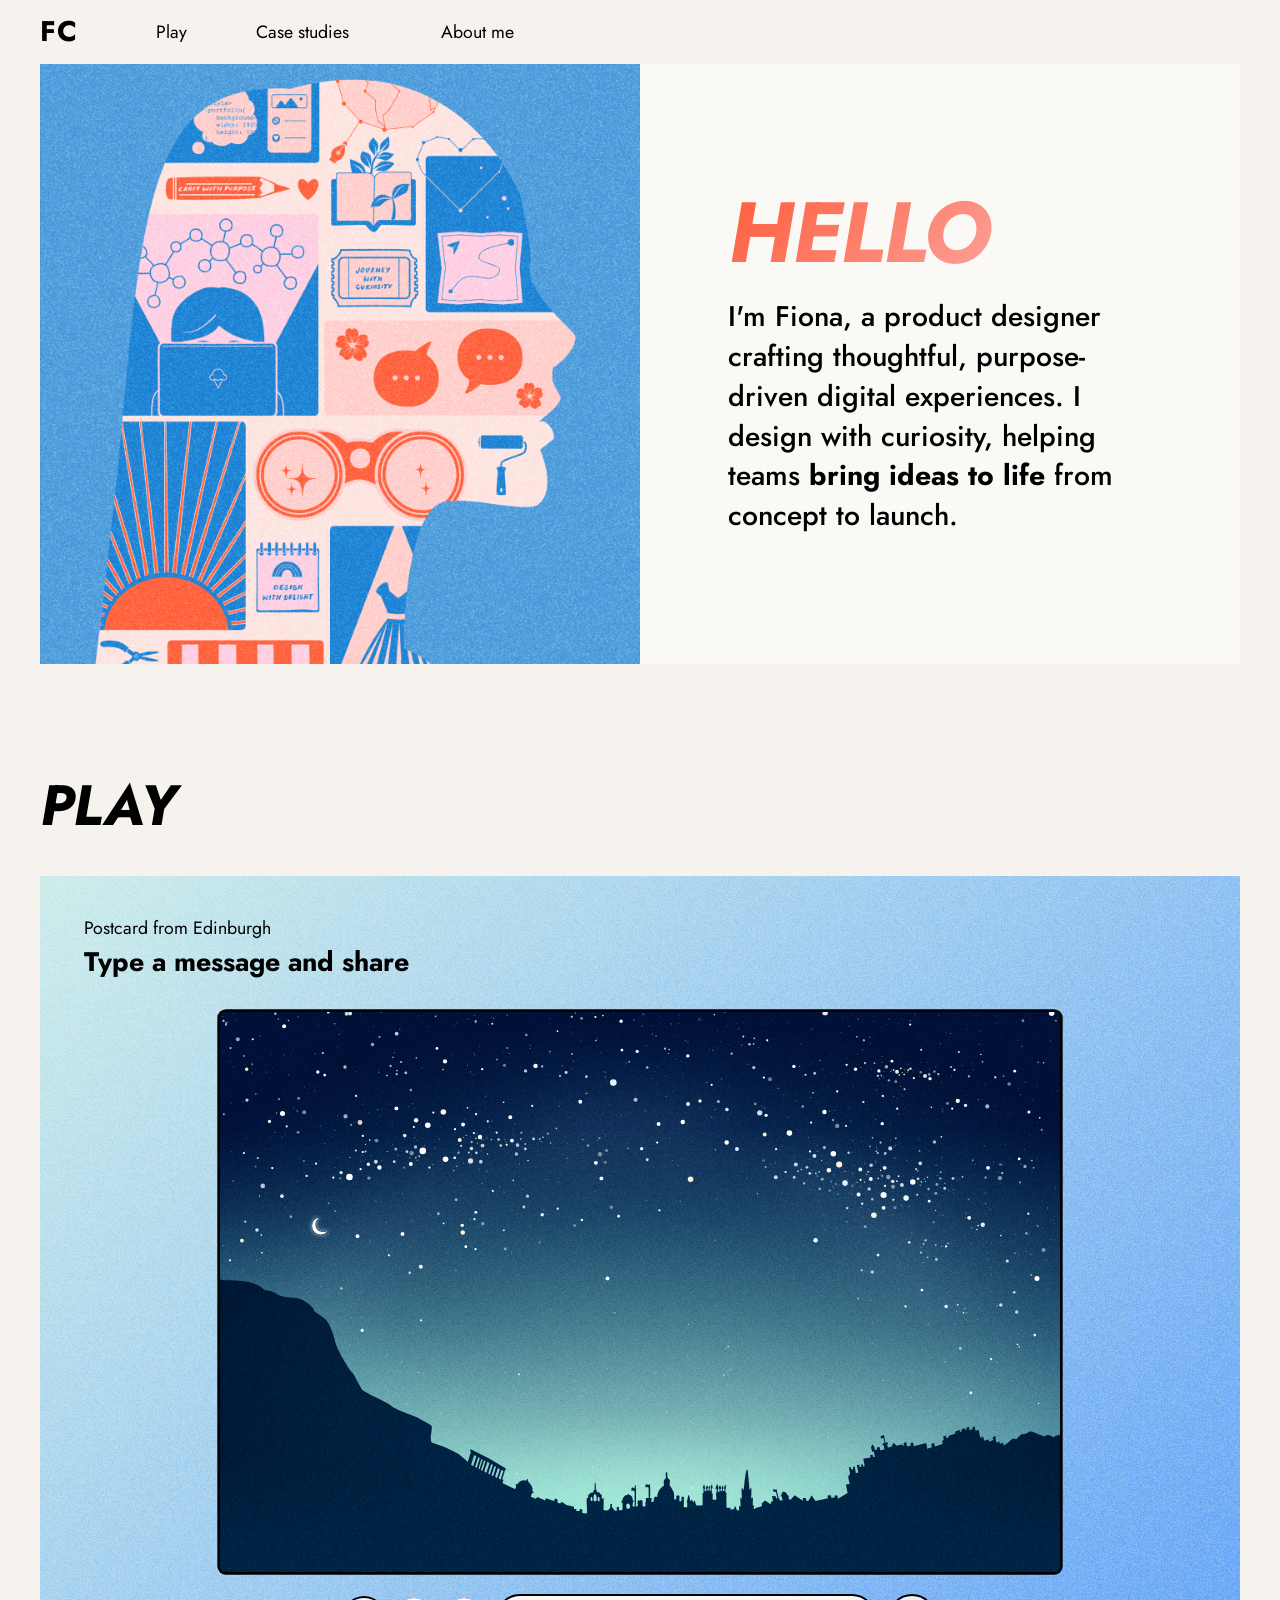
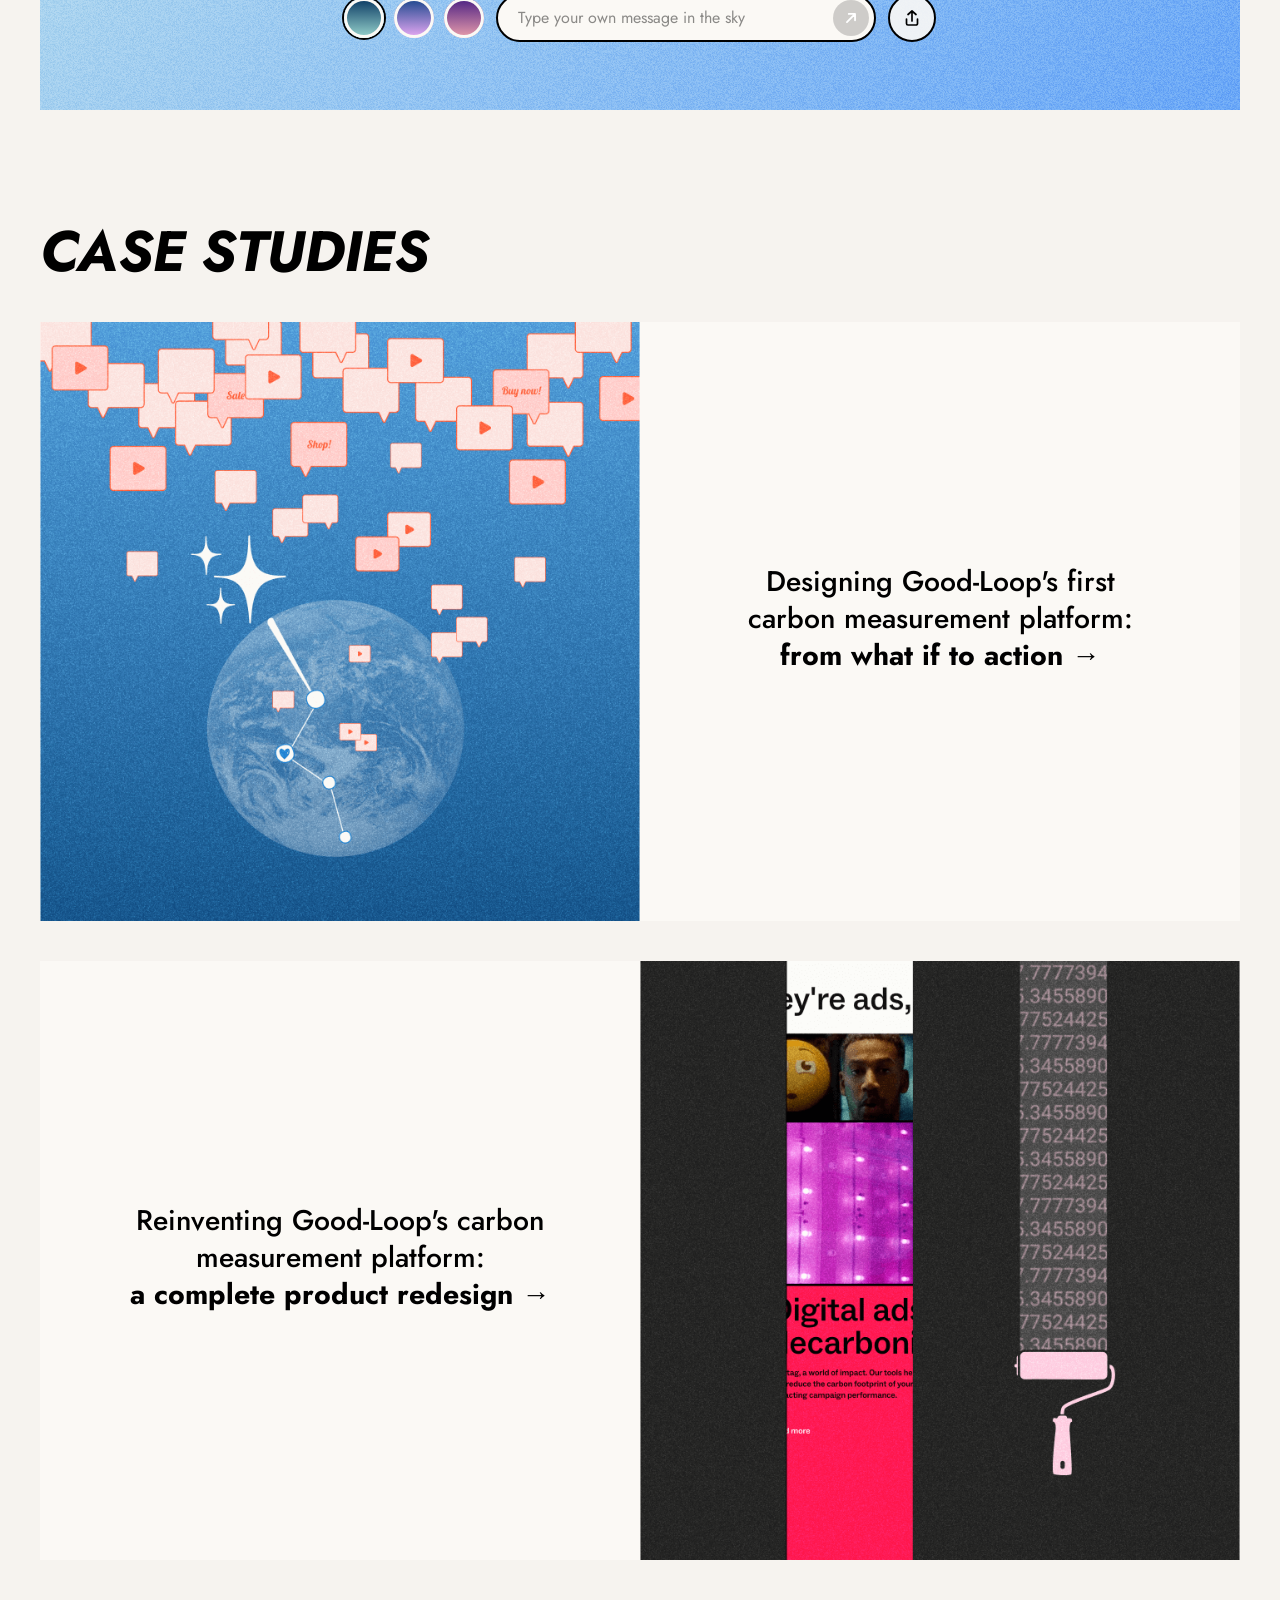
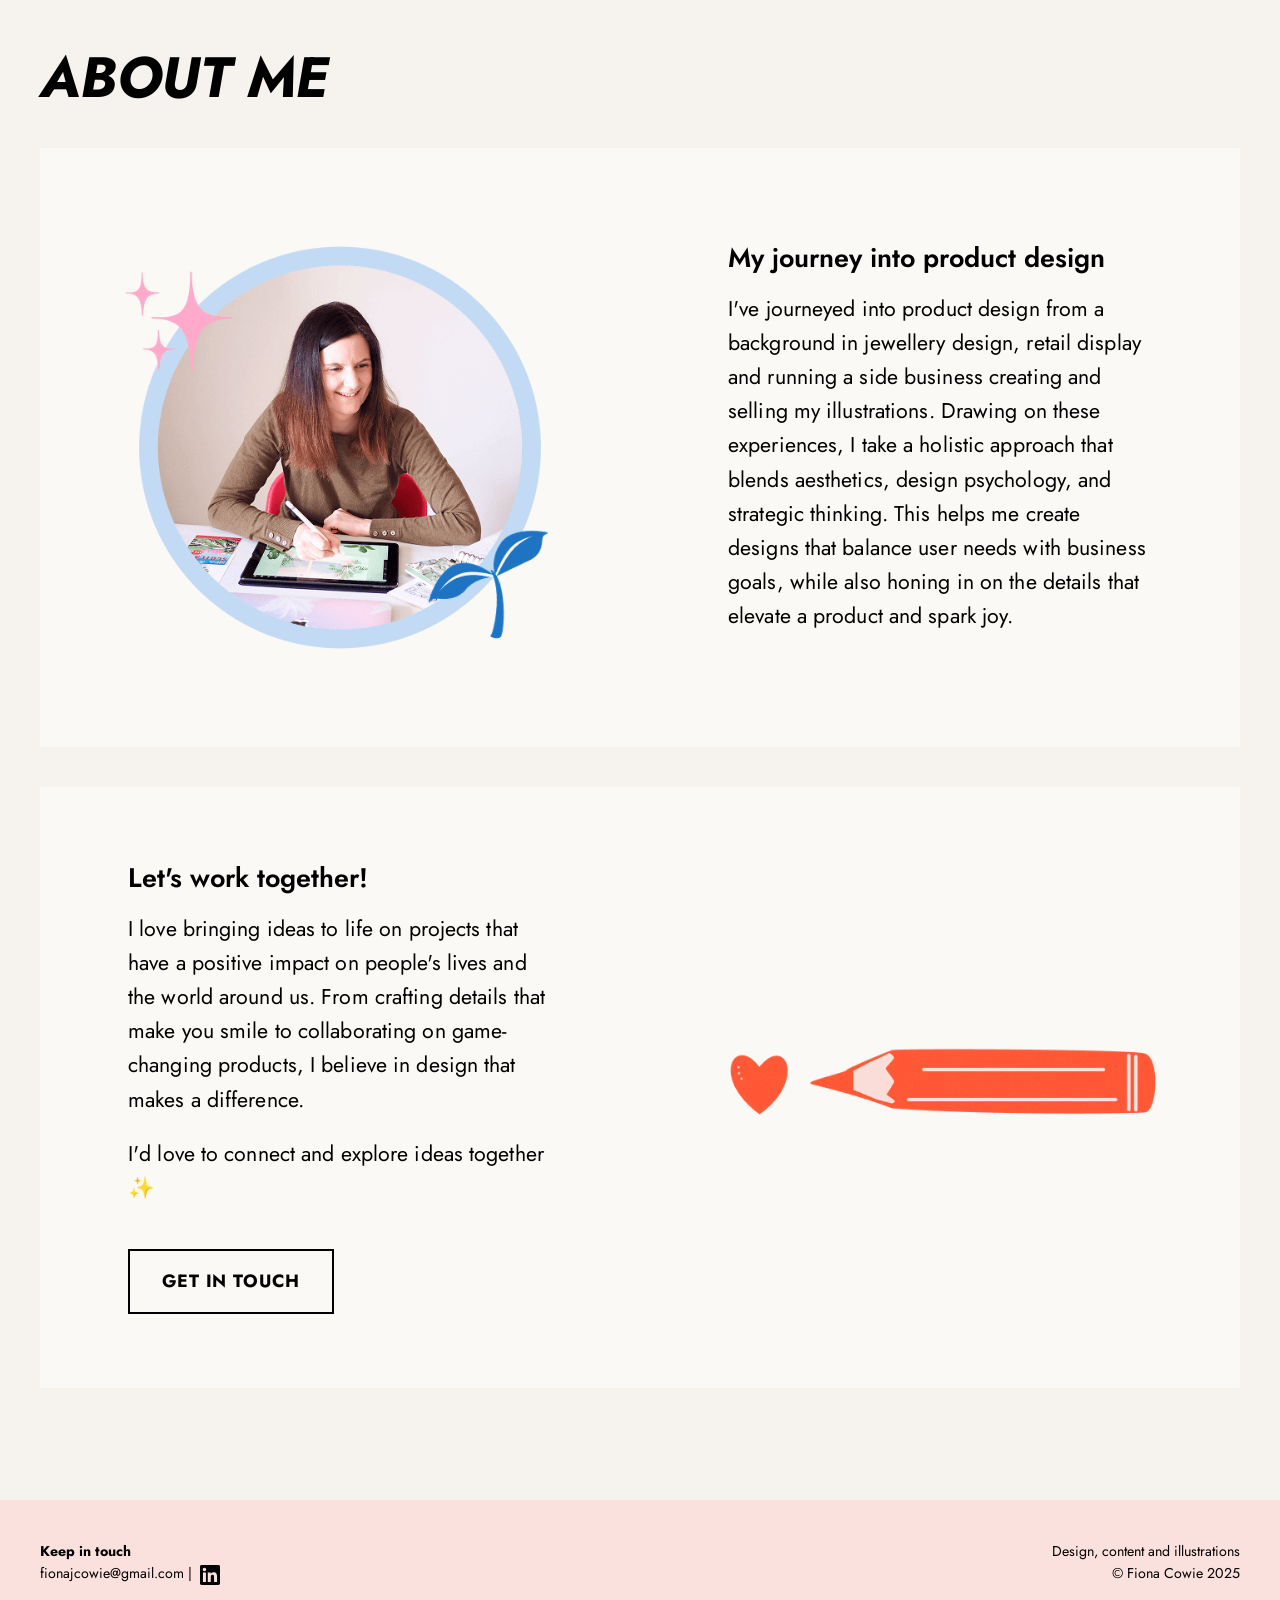
==== index.html @ c39381f7 "Add files via upload" ====
<!DOCTYPE html>
<html lang="en">
<head>
    <meta charset="UTF-8">
    <meta name="viewport" content="width=device-width, initial-scale=1.0">
    <title>Fiona Cowie - Product Designer</title>
    <link rel="icon" href="data:image/svg+xml,<svg xmlns=%22http://www.w3.org/2000/svg%22 viewBox=%220 0 100 100%22><text y=%22.9em%22 font-size=%2280%22>✨</text></svg>">
    <meta name="description" content="Fiona Cowie, product designer crafting thoughtful, purpose-driven digital experiences. Helping teams bring ideas to life from concept to launch.">
    
    <!-- Social sharing meta tags -->
    <meta property="og:title" content="Fiona Cowie - Product Designer">
    <meta property="og:description" content="Product designer crafting thoughtful, purpose-driven digital experiences. Helping teams bring ideas to life from concept to launch.">
    <meta property="og:image" content="https://fionacowie.github.io/images/home-hero.png">
    <meta property="og:type" content="website">
    <meta name="twitter:card" content="summary_large_image">
    <meta name="twitter:title" content="Fiona Cowie - Product Designer">
    <meta name="twitter:description" content="Product designer crafting thoughtful, purpose-driven digital experiences.">
    <meta name="twitter:image" content="https://fionacowie.github.io/images/home-hero.png">
    
    <link rel="stylesheet" href="styles.css">
    <link rel="stylesheet" href="postcard.css">
    <link rel="preconnect" href="https://fonts.googleapis.com">
    <link rel="preconnect" href="https://fonts.gstatic.com" crossorigin>
    <link href="https://fonts.googleapis.com/css2?family=Flamenco:wght@300&family=Jost:ital,wght@0,400;0,500;0,700;1,400;1,700&display=swap" rel="stylesheet">
    
<!-- Set initial page position for transitions BEFORE page renders -->
<script>
    (function() {
        // More defensive initial state setting
        try {
            const transitionDirection = sessionStorage.getItem('transitionDirection');
            const timestamp = sessionStorage.getItem('transitionTimestamp');
            const currentTime = Date.now();
            
            // Only hide if we have fresh transition data
            if (transitionDirection && timestamp && 
                (currentTime - parseInt(timestamp) < 1000)) { // Reduced to 1 second
                
                if (transitionDirection === 'to-case-study') {
                    document.documentElement.style.setProperty('--initial-transform', 'translateX(100%)');
                    document.documentElement.style.setProperty('--initial-opacity', '0');
                    document.documentElement.style.setProperty('--initial-visibility', 'hidden');
                } else if (transitionDirection === 'to-home') {
                    document.documentElement.style.setProperty('--initial-transform', 'translateX(-100%)');
                    document.documentElement.style.setProperty('--initial-opacity', '0');
                    document.documentElement.style.setProperty('--initial-visibility', 'hidden');
                }
                
                // Auto-cleanup after setting
                setTimeout(() => {
                    document.documentElement.style.removeProperty('--initial-transform');
                    document.documentElement.style.removeProperty('--initial-opacity');
                    document.documentElement.style.removeProperty('--initial-visibility');
                }, 1500);
            }
        } catch (e) {
            // If anything fails, ensure page is visible
            console.error('Transition setup error:', e);
        }
    })();
</script>
</head>
<body>
    <!-- Skip to main content link for keyboard users -->
    <a href="#main-content" class="skip-link">Skip to main content</a>

    <!-- Navigation -->
    <nav class="main-nav" aria-label="Main navigation">
        <div class="nav-container">
            <a href="#hero" class="logo" aria-label="Fiona Cowie - Go to top">FC</a>
            
            <!-- Desktop Navigation -->
            <ul class="nav-menu desktop-nav" role="list">
                <li><a href="#play" class="nav-link" data-section="play" data-text="Play">Play</a></li>
                <li><a href="#case-studies" class="nav-link" data-section="case-studies" data-text="Case studies">Case studies</a></li>
                <li><a href="#about" class="nav-link" data-section="about" data-text="About me">About me</a></li>
            </ul>

            <!-- Mobile Navigation Toggle -->
            <button class="mobile-nav-toggle" aria-expanded="false" aria-controls="mobile-nav" aria-label="Toggle mobile navigation">
                <span class="hamburger-line"></span>
                <span class="hamburger-line"></span>
                <span class="hamburger-line"></span>
            </button>

            <!-- Mobile Navigation Menu -->
            <ul class="nav-menu mobile-nav" id="mobile-nav" role="list">
                <li><a href="#play" class="nav-link" data-section="play" data-text="Play">Play</a></li>
                <li><a href="#case-studies" class="nav-link" data-section="case-studies" data-text="Case studies">Case studies</a></li>
                <li><a href="#about" class="nav-link" data-section="about" data-text="About me">About me</a></li>
            </ul>
        </div>
    </nav>

    <main id="main-content">
        <!-- Hero Section -->
        <section id="hero" class="hero" aria-labelledby="hero-title">
            <div class="container">
                <div class="hero-content">
                    <div class="hero-image">
                        <img src="images/home-hero.png" alt="Stylised head silhouette filled with images symbolising my creative journey, including design tools, sunburst and speech bubbles in blue, coral and pink tones. Includes handwritten text that reads'craft with purpose', 'journey with curiosity' and 'design with delight'.">
                    </div>
                    <div class="hero-text">
                        <h1 id="hero-title" class="hero-title">HELLO</h1>
                        <p class="hero-paragraph">I'm Fiona, a product designer crafting thoughtful, purpose-driven digital experiences. I design with curiosity, helping teams <strong>bring ideas to life</strong> from concept to launch.</p>
                    </div>
                </div>
            </div>
            
            <!-- Stylistic Divider -->
            <div class="stylistic-divider" aria-hidden="true">
                <div class="divider-icon"></div>
                <div class="divider-line"></div>
            </div>
        </section>

        <!-- Play Section -->
        <section id="play" class="play" aria-labelledby="play-title">
            <div class="container">
                <h2 id="play-title" class="section-title">PLAY</h2>

                <div class="play-cards">
                    <!-- Postcard from Edinburgh (built by postcard.js, styled by postcard.css) -->
                    <article class="pc-card" aria-labelledby="pc-title">
                        <div class="pc-head">
                            <p class="pc-label">Postcard from Edinburgh</p>
                            <h3 id="pc-title" class="pc-title">Type a message and share</h3>
                        </div>
                        <div class="pc-body" data-postcard></div>
                    </article>
                </div>
            </div>

            <!-- Stylistic Divider -->
            <div class="stylistic-divider" aria-hidden="true">
                <div class="divider-icon"></div>
                <div class="divider-line"></div>
            </div>
        </section>

        <!-- Case Studies Section -->
        <section id="case-studies" class="case-studies" aria-labelledby="case-studies-title">
            <div class="container">
                <h2 id="case-studies-title" class="section-title">CASE STUDIES</h2>
                
                <div class="case-study-cards">
                    <article class="case-study-card" data-gradient="peach-blue">
                        <a href="case-study-1.html" class="card-link">
                            <div class="card-image">
                                <img src="images/cs1-cover-lg.png" alt="Illustration of planet Earth in blue and coral tones with digital advertising icons reading 'Shop!', 'Sale' and 'Buy now!' floating around it.">
                            </div>
                            <div class="card-content">
                                <h3 class="case-study-title"> Designing Good-Loop's first carbon measurement platform: <br><strong>from what if to action →</strong> </h3>
                            </div>
                        </a>
                    </article>

                    <article class="case-study-card" data-gradient="pink-coral">
                        <a href="case-study-2.html" class="card-link">
                            <div class="card-image">
                                <img src="images/cs2-cover-lg.png" alt="Collage illustration in black and pink tones showing bold branding elements and a paint roller revealing a list of complex numbers">
                            </div>
                            <div class="card-content">
                                <h3 class="case-study-title"> Reinventing Good-Loop's carbon measurement platform: <br><strong>a complete product redesign →</strong> </h3>
                            </div>
                        </a>
                    </article>
                </div>
            </div>

            <!-- Stylistic Divider -->
            <div class="stylistic-divider" aria-hidden="true">
                <div class="divider-icon"></div>
                <div class="divider-line"></div>
            </div>
        </section>

        <!-- About Section -->
        <section id="about" class="about" aria-labelledby="about-title">
            <div class="container">
                <h2 id="about-title" class="section-title">ABOUT ME</h2>
                
                <div class="about-cards">
                    <article class="standard-card">
                        <div class="card-image">
                            <img src="images/aboutme-profile.png" alt="Photo of me smiling while working at my desk with design tools and a laptop">
                        </div>
                        <div class="card-content">
                            <h3 class="subsection-title">My journey into product design</h3>
                            <p class="body-text">I've journeyed into product design from a background in jewellery design, retail display and running a side business creating and selling my illustrations. Drawing on these experiences, I take a holistic approach that blends aesthetics, design psychology, and strategic thinking. This helps me create designs that balance user needs with business goals, while also honing in on the details that elevate a product and spark joy.</p>
                        </div>
                    </article>

                    <article id="contact" class="standard-card">
                        <div class="card-image">
                            <img src="images/aboutme-pencil.png" alt="Drawing of a hand-sharpened pencil pointing towards a heart in warm coral tones.">
                        </div>
                        <div class="card-content">
                            <h3 class="subsection-title">Let's work together!</h3>
                            <p class="body-text">I love bringing ideas to life on projects that have a positive impact on people's lives and the world around us. From crafting details that make you smile to collaborating on game-changing products, I believe in design that makes a difference.</p>
                            <p class="body-text">I'd love to connect and explore ideas together ✨</p>
                            <a href="mailto:fionajcowie@gmail.com" class="cta-button">GET IN TOUCH</a>
                        </div>
                    </article>
                </div>
            </div>
        </section>
    </main>

    <!-- Footer -->
    <footer class="footer" role="contentinfo">
        <div class="container">
            <div class="footer-content">
                <p class="footer-contact">
    <strong>Keep in touch</strong><br>
    <a href="mailto:fionajcowie@gmail.com">fionajcowie@gmail.com</a> | 
    <a href="https://www.linkedin.com/in/fionajcowie" target="_blank" rel="noopener noreferrer" aria-label="LinkedIn Profile">
        <svg width="20" height="20" viewBox="0 0 24 24" fill="currentColor" xmlns="http://www.w3.org/2000/svg" style="vertical-align: middle;">
            <path d="M20.447 20.452h-3.554v-5.569c0-1.328-.027-3.037-1.852-3.037-1.853 0-2.136 1.445-2.136 2.939v5.667H9.351V9h3.414v1.561h.046c.477-.9 1.637-1.85 3.37-1.85 3.601 0 4.267 2.37 4.267 5.455v6.286zM5.337 7.433c-1.144 0-2.063-.926-2.063-2.065 0-1.138.92-2.063 2.063-2.063 1.14 0 2.064.925 2.064 2.063 0 1.139-.925 2.065-2.064 2.065zm1.782 13.019H3.555V9h3.564v11.452zM22.225 0H1.771C.792 0 0 .774 0 1.729v20.542C0 23.227.792 24 1.771 24h20.451C23.2 24 24 23.227 24 22.271V1.729C24 .774 23.2 0 22.222 0h.003z"/>
        </svg>
    </a>
</p>
                <p class="footer-copyright">
                    Design, content and illustrations<br>
                    © Fiona Cowie 2025
                </p>
            </div>
        </div>
    </footer>

    <script src="script.js"></script>
    <script src="postcard.js" defer></script>
</body>
</html>
---- styles.css ----
/* Page Transition Animations - FASTER for modern feel */
@keyframes slideInFromRight {
    from {
        transform: translateX(100%);
        opacity: 0;
    }
    to {
        transform: translateX(0);
        opacity: 1;
    }
}

@keyframes slideOutToRight {
    from {
        transform: translateX(0);
        opacity: 1;
    }
    to {
        transform: translateX(100%);
        opacity: 0;
    }
}

@keyframes slideInFromLeft {
    from {
        transform: translateX(-100%);
        opacity: 0;
    }
    to {
        transform: translateX(0);
        opacity: 1;
    }
}

@keyframes slideOutToLeft {
    from {
        transform: translateX(0);
        opacity: 1;
    }
    to {
        transform: translateX(-100%);
        opacity: 0;
    }
}

/* Page transition states - MUCH FASTER */
.page-transitioning {
    overflow-x: hidden;
}

.slide-in-from-right {
    animation: slideInFromRight 300ms ease-out forwards;
}

.slide-out-to-right {
    animation: slideOutToRight 250ms ease-in forwards;
}

.slide-in-from-left {
    animation: slideInFromLeft 300ms ease-out forwards;
}

.slide-out-to-left {
    animation: slideOutToLeft 250ms ease-in forwards;
}

/* Respect reduced motion preferences for microinteractions and page transitions */
@media (prefers-reduced-motion: reduce) {
    .slide-in-from-right,
    .slide-out-to-right,
    .slide-in-from-left,
    .slide-out-to-left {
        animation: none !important;
    }
    
    .focus-text,
    .pull-quote {
        transition: none !important;
    }
    
    .focus-text:hover,
    .pull-quote:hover {
        transform: none !important;
    }
    
    main {
        transition: none !important;
    }
}

/* Reset and base styles */
* {
    margin: 0;
    padding: 0;
    box-sizing: border-box;
}

html {
    scroll-behavior: smooth;
}

/* Respect user's motion preferences */
@media (prefers-reduced-motion: reduce) {
    html {
        scroll-behavior: auto;
    }
    
    *, *::before, *::after {
        animation-duration: 0.01ms !important;
        animation-iteration-count: 1 !important;
        transition-duration: 0.01ms !important;
    }
}

/* Initialize page with no transition on first load */
body {
    font-family: 'Jost', sans-serif;
    font-size: 16px;
    line-height: 1.6;
    color: #000000;
    background-color: #F6F3EF;
    overflow-x: hidden; /* Prevent horizontal scroll during transitions */
}

/* Apply initial positioning to main content only, not body */
main {
    /* Apply initial transform and visibility if set by transition script */
    transform: var(--initial-transform, translateX(0));
    opacity: var(--initial-opacity, 1);
    visibility: var(--initial-visibility, visible);
    transition: all 0.3s ease;
}

/* Skip link for accessibility */
.skip-link {
    position: absolute;
    top: 0; /* Change from -100px to 0 */
    left: 6px;
    background: #000000;
    color: #ffffff;
    padding: 8px;
    text-decoration: none;
    z-index: 1000;
    border-radius: 0 0 4px 4px;
    transform: translateY(-110%); /* Replace opacity: 0 with this */
    transition: all 0.2s ease;
}

.skip-link:focus {
    transform: translateY(0); /* Replace top: 0 and opacity: 1 with this */
}

/* Container - Updated for optimal margins across all screen sizes */
.container {
    max-width: 1600px;
    margin: 0 auto;
    padding: 0 40px;
}

@media (max-width: 768px) {
    .container {
        padding: 0 16px; /* Reduced from 24px - mobile best practice */
    }
}

@media (max-width: 480px) {
    .container {
        padding: 0 12px; /* Reduced from 20px - small mobile optimization */
    }
}

/* Focus indicators */
:focus {
    outline: 2px solid #FF5D3C;
    outline-offset: 2px;
}

:focus:not(:focus-visible) {
    outline: none;
}

:focus-visible {
    outline: 2px solid #FF5D3C;
    outline-offset: 2px;
}

/* Typography */
.hero-title {
    font-size: clamp(60px, 6.67vw, 96px); /* Increased from 48px to 60px for better mobile proportion */
    font-weight: 700;
    font-style: italic;
    text-transform: uppercase;
    line-height: clamp(0.9, 0.95, 1); /* Slightly more generous on mobile */
    letter-spacing: clamp(-0.02em, -0.015em, -0.01em); /* Responsive tighter spacing for premium feel */
    margin-bottom: 24px;
    /* UPDATED: Coral-fade gradient for HELLO */
    background: linear-gradient(135deg, #FF5D3C 0%, #FCA098 100%);
    -webkit-background-clip: text;
    background-clip: text;
    -webkit-text-fill-color: transparent;
    color: transparent;
    /* Ensure text doesn't get clipped */
    padding-right: 4px; /* Small right padding to prevent gradient clipping */
}

.section-title {
    font-size: clamp(32px, 4.44vw, 64px);
    font-weight: 700;
    font-style: italic;
    text-transform: uppercase;
    line-height: clamp(1.0, 1.05, 1.1); /* More generous on mobile */
    letter-spacing: clamp(-0.015em, -0.01em, -0.005em); /* Responsive letter spacing */
    margin-bottom: 40px; /* Reduced from 56px to 40px for tighter spacing */
    margin-left: 0; /* Removed left margin to align with page margins */
    margin-right: 0; /* Removed right margin to align with page margins */
}

.subsection-title {
    font-size: clamp(20px, 1.67vw, 24px);
    font-weight: 700;
    font-style: italic;
    text-transform: uppercase;
    line-height: clamp(1.2, 1.25, 1.3); /* More generous on mobile */
    letter-spacing: clamp(-0.01em, -0.005em, 0em); /* Subtle responsive spacing */
    margin-bottom: 16px;
}

/* ADDED: Softer card headings specifically for home page about section */
.about .subsection-title {
    font-size: clamp(26px, 2.1vw, 32px); /* INCREASED from 22-26px to 26-32px for better proportion */
    font-weight: 600; /* Softer than bold but stronger than regular */
    font-style: normal; /* Remove italic for softer feel */
    text-transform: none; /* Remove uppercase for sentence case */
    line-height: clamp(1.25, 1.3, 1.35); /* Generous line height for readability */
    letter-spacing: clamp(-0.005em, 0em, 0.005em); /* Subtle spacing for sentence case */
    margin-bottom: 16px;
}

.case-study-title {
    font-size: clamp(24px, 2.22vw, 32px);
    font-weight: 500; /* Bumped from 400 to 500 for better hierarchy */
    line-height: clamp(1.25, 1.3, 1.35); /* Improved mobile readability */
    letter-spacing: clamp(-0.005em, 0em, 0.005em); /* Subtle spacing adjustment */
    margin-bottom: 4px; /* Reduced from 8px for tighter grouping with subtitle */
}

.case-study-subtitle {
    font-size: clamp(24px, 2.22vw, 32px);
    font-weight: 400; /* Keep regular for contrast with title */
    line-height: clamp(1.25, 1.3, 1.35); /* Match title for consistency */
    letter-spacing: clamp(-0.005em, 0em, 0.005em); /* Match title spacing */
}

.hero-paragraph {
    font-size: clamp(24px, 2.22vw, 32px);
    font-weight: 500; /* Reduced from 600 to medium weight for better balance */
    line-height: clamp(1.35, 1.4, 1.45); /* More generous on mobile for readability */
    letter-spacing: clamp(-0.005em, 0em, 0.005em); /* Subtle spacing for readability */
}

/* Emphasize key phrase within hero paragraph */
.hero-paragraph strong {
    font-weight: 700; /* Bold weight for "bring ideas to life" emphasis */
}

.body-text {
    font-size: clamp(20px, 1.67vw, 24px);
    font-weight: 400;
    line-height: clamp(1.5, 1.6, 1.65); /* More generous on mobile */
    letter-spacing: clamp(0em, 0.005em, 0.01em); /* Slightly more open for readability */
    margin-bottom: 20px;
}

.body-text-secondary {
    font-size: clamp(18px, 1.39vw, 20px);
    font-weight: 400;
    line-height: clamp(1.5, 1.6, 1.65); /* Consistent with body-text */
    letter-spacing: clamp(0em, 0.005em, 0.01em); /* Match body-text spacing */
    margin-bottom: 16px;
}

.pull-quote {
    font-size: clamp(28px, 2.5vw, 36px);
    font-weight: 400;
    line-height: 1.3;
    text-align: center;
    margin: 60px 0; /* Back to standard margins */
    padding: 60px 40px;
    /* DEFAULT: Case study 1 pull quote gradient */
    background: linear-gradient(135deg, #FBE1DD 0%, #FAEEEA 100%);
    cursor: pointer; /* Indicate interactivity */
    transition: all 0.3s ease; /* Smooth transitions */
    /* Remove max-width from container - let background extend full width */
    display: flex;
    flex-direction: column;
    align-items: center; /* Center content */
}

/* Constrain the content inside pull quotes */
.pull-quote > * {
    max-width: 700px; /* Constrain content width for better readability */
}

/* Add responsive padding for pull quotes */
@media (max-width: 768px) {
    .pull-quote {
        padding: 50px 20px; /* More generous mobile padding */
        margin: 50px 0; /* Standard margins */
    }
}

@media (max-width: 480px) {
    .pull-quote {
        padding: 40px 20px; /* Generous padding for small mobile breathing room */
        margin: 40px 0; /* Proportional margins */
    }
    
    .pull-quote > * {
        max-width: none; /* Use full width on small screens */
    }
}

.pull-quote:hover {
    transform: scale(1.02);
    /* Darken the default gradient by ~15% */
    background: linear-gradient(135deg, #F0CFC9 0%, #E6D4D0 100%);
}

/* Override ONLY for case study 2 pages */
body:has(.case-study-hero [src*="cs2-cover"]) .pull-quote {
    /* Case study 2 pull quote gradient */
    background: linear-gradient(135deg, #FEC9DE 0%, #FCE3EB 100%);
}

/* Case study 2 pull quote hover effect */
body:has(.case-study-hero [src*="cs2-cover"]) .pull-quote:hover {
    /* Darken the case study 2 gradient by ~15% */
    background: linear-gradient(135deg, #FEAFC9 0%, #E8CFD7 100%);
}

.pull-quote cite {
    display: block;
    font-size: clamp(16px, 1.11vw, 16px);
    font-weight: 400;
    font-style: normal; /* Remove default italic styling */
    text-transform: uppercase;
    margin-top: 20px;
    color: rgba(0, 0, 0, 0.75); /* Consistent 75% opacity for all caption text */
}

.meta-label {
    font-size: clamp(14px, 1.11vw, 16px);
    font-weight: 400;
    text-transform: uppercase;
    color: rgba(0, 0, 0, 0.75); /* 75% opacity for lighter appearance */
    margin-bottom: 8px;
}

.meta-content {
    font-size: clamp(16px, 1.39vw, 20px);
    font-weight: 400;
    line-height: 1.4;
    margin-bottom: 8px;
    color: rgba(0, 0, 0, 0.75); /* 75% opacity for lighter "In-house product designer" text */
}

.personal-note {
    display: flex;
    align-items: flex-start;
    gap: 12px;
    margin: 32px 0;
    padding: 32px;
    /* Removed background-color for case study pages */
}

.personal-note svg,
.personal-note img {
    flex-shrink: 0;
    margin-top: 0; /* REMOVED margin-top for proper top alignment */
    color: #FF5D3C;
    width: clamp(45px, 5vw, 63px); /* INCREASED to another 1.5x for optimal visibility */
    height: clamp(45px, 5vw, 63px);
}

.personal-note p {
    font-style: italic;
    font-size: clamp(16px, 1.39vw, 20px);
    margin: 0;
}

/* Navigation - Fixed positioning */
.main-nav {
    position: fixed;
    top: 0;
    left: 0;
    right: 0;
    background-color: rgba(246, 243, 239, 0.95);
    backdrop-filter: blur(10px);
    z-index: 100;
    height: 64px; /* Slimmer bar (was 88px); the same height as the mobile bar */
    display: flex;
    align-items: center;
    transition: transform 0.3s ease;
}

/* Scroll-away bar: slides up out of the way while scrolling down, back as soon as you scroll up (script.js) */
.main-nav.nav-hidden {
    transform: translateY(-100%);
}

.nav-container {
    width: 100%;
    max-width: 1600px;
    margin: 0 auto;
    padding: 0 40px;
    display: flex;
    align-items: center;
    gap: 60px; /* Space between logo and nav items */
}

@media (max-width: 768px) {
    .nav-container {
        padding: 0 16px; /* Updated to match new mobile margin system */
        gap: 40px; /* Reduced gap on smaller screens */
    }
}

@media (max-width: 480px) {
    .nav-container {
        padding: 0 12px; /* Updated to match new small mobile margin system */
        gap: 32px; /* Further reduced gap on small mobile */
    }
}

.logo {
    line-height: 1;
    font-size: clamp(24px, 2.22vw, 32px);
    font-weight: 700;
    text-decoration: none;
    color: #000000;
    letter-spacing: 0.05em;
}

.desktop-nav {
    display: flex;
    list-style: none;
    gap: 0px; /* No gap - nav items will touch each other */
}

/* UPDATED: Navigation link styles with invisible bold duplicate technique */
.nav-link {
    font-size: clamp(16px, 1.39vw, 20px);
    font-weight: 400;
    text-decoration: none;
    color: #000000;
    transition: all 0.3s ease;
    position: relative;
    display: inline-block;
    text-align: center;
}

/* UPDATED: Navigation link styles with invisible bold duplicate technique */
.nav-link {
    font-size: clamp(16px, 1.39vw, 20px);
    text-decoration: none;
    color: transparent; /* Hide original text */
    transition: all 0.3s ease;
    position: relative;
    display: inline-block;
}

/* Create invisible bold duplicate to reserve space without affecting vertical layout */
.nav-link::before {
    content: attr(data-text);
    font-weight: 700;
    font-size: clamp(16px, 1.39vw, 20px);
    visibility: hidden;
    display: inline-block;
    height: 0;
    overflow: hidden;
    user-select: none;
    pointer-events: none;
    white-space: nowrap;
}

/* Position the actual visible text centered within the reserved space */
.nav-link::after {
    content: attr(data-text);
    position: absolute;
    top: 0;
    left: 50%;
    transform: translateX(-50%);
    font-size: clamp(16px, 1.39vw, 20px);
    font-weight: 400;
    color: #000000;
    white-space: nowrap;
    transition: font-weight 0.3s ease;
}

/* UPDATED: Navigation hover/focus/active states - make the ::after text bold and add underline */
.nav-link:hover::after,
.nav-link:focus::after,
.nav-link.active::after {
    font-weight: 700;
    border-bottom: clamp(4px, 0.49vw, 7px) solid #FFABCC;
    margin-bottom: -clamp(4px, 0.49vw, 7px);
}

/* Mobile Navigation */
.mobile-nav-toggle {
    display: none;
    background: none;
    border: none;
    cursor: pointer;
    padding: 8px;
    flex-direction: column;
    gap: 4px;
    width: 32px;
    height: 32px;
    margin-left: auto; /* Push to right on mobile */
     position: relative;
}

.hamburger-line {
    width: 100%;
    height: 2px;
    background-color: #000000;
    transition: all 0.3s ease;
    position: absolute; /* Change to absolute positioning */
    left: 0;
}

/* Position the three lines */
.hamburger-line:nth-child(1) {
    top: 8px;
}

.hamburger-line:nth-child(2) {
    top: 15px;
}

.hamburger-line:nth-child(3) {
    top: 22px;
}

/* Animate to X when menu is open */
.mobile-nav-toggle[aria-expanded="true"] .hamburger-line:nth-child(1) {
    transform: rotate(45deg);
    top: 15px;
}

.mobile-nav-toggle[aria-expanded="true"] .hamburger-line:nth-child(2) {
    opacity: 0;
    transform: scaleX(0);
}

.mobile-nav-toggle[aria-expanded="true"] .hamburger-line:nth-child(3) {
    transform: rotate(-45deg);
    top: 15px;
}

/* Mobile Navigation - SIMPLIFIED FIX */
.mobile-nav {
    display: none;
    position: fixed;
    top: 64px;
    left: 0;
    right: 0;
    background-color: #F6F3EF;
    padding: 20px 16px;
    list-style: none;
    box-shadow: 0 4px 20px rgba(0, 0, 0, 0.1);
}

.mobile-nav li {
    margin-bottom: 16px;
}

/* SIMPLIFIED: Complete override of desktop nav styling for mobile menu */
.mobile-nav .nav-link {
    /* Reset all desktop styles */
    color: #000000 !important; /* Force override of transparent color */
    text-align: left;
    display: block;
    font-weight: 400; /* Normal weight as default - NO !important */
    font-size: clamp(16px, 1.39vw, 20px);
    text-decoration: none;
    transition: all 0.3s ease;
    position: static !important; /* Override relative positioning */
    transform: none !important; /* Remove any transforms */
}

/* SIMPLIFIED: Completely remove desktop pseudo-elements for mobile */
.mobile-nav .nav-link::before,
.mobile-nav .nav-link::after {
    display: none !important;
    content: none !important;
}

/* SIMPLIFIED: Active state - highest specificity */
.mobile-nav .nav-link.active {
    color: #000000 !important;
    font-weight: 700 !important; /* Force bold for active */
}

/* SIMPLIFIED: Hover state for non-active items */
.mobile-nav .nav-link:hover {
    color: #000000 !important;
    font-weight: 700;
}

/* Mobile nav height adjustment for 768px and below */
@media (max-width: 768px) {
    .mobile-nav {
        top: 64px; /* Match the mobile nav height */
    }
}

/* Case Study Navigation */
.case-study-nav {
    position: fixed;
    top: 20px;
    left: 40px; /* Match desktop container margins */
    z-index: 100;
}

/* Responsive positioning to match container margins */
@media (max-width: 768px) {
    .case-study-nav {
        left: 16px; /* Match mobile container margins */
    }
}

@media (max-width: 480px) {
    .case-study-nav {
        left: 12px; /* Match small mobile container margins */
    }
}

.back-home {
    display: flex;
    align-items: center;
    justify-content: center;
    width: 48px;
    height: 48px;
    background-color: rgba(251, 249, 245, 0.9);
    border-radius: 50%;
    color: #000000;
    text-decoration: none;
    transition: all 0.3s ease;
    backdrop-filter: blur(10px);
    /* Slightly thinner border to appear consistent with buttons on circular shape */
    border: clamp(1.5px, 0.17vw, 2.5px) solid #000000;
}

.back-home:hover,
.back-home:focus {
    /* Match button hover styling */
    background: linear-gradient(135deg, #FFC9C7 0%, #FCDEDA 100%);
    color: #000000;
    border: clamp(1.5px, 0.17vw, 2.5px) solid #000000;
    box-shadow: 0 0 0 clamp(1px, 0.14vw, 2px) #000000;
    transform: scale(1.02);
}

/* Make the arrow stroke weight match the border weight and ensure pure black */
.back-home svg {
    stroke: #000000; /* Ensure pure black stroke */
    stroke-width: clamp(1.5, 0.17vw, 2.5); /* Match border thickness */
    fill: none; /* Ensure no fill color */
}

/* Hero Section - Better spacing and height */
.hero {
    padding: 64px 0 56px; /* Top = the bar's height, so the hero card sits right under it */
    position: relative;
    overflow-y: visible; /* Allow content to expand if needed */
}

.hero-content {
    display: grid;
    grid-template-columns: 1fr 1fr;
    gap: 0;
    align-items: stretch;
    margin-bottom: 0; /* Removed margin-bottom since no divider follows */
    background-color: #FBF9F5;
    min-height: 500px; /* Ensure adequate height for proper centering */
}

.hero-text {
    padding: 60px 88px; /* Increased from 40px to 88px */
    display: flex;
    flex-direction: column;
    justify-content: center; /* Ensure proper vertical centering */
    align-items: flex-start; /* Keep text left-aligned */
    height: 100%; /* Take full height of grid area */
    gap: 24px; /* Use gap instead of margins for proper centering */
}

/* Remove margins from hero text elements to fix centering */
.hero .hero-title {
    margin-bottom: 0; /* Remove margin - using gap instead */
}

.hero .hero-paragraph {
    margin-bottom: 0; /* Remove margin - using gap instead */
}

.hero-image {
    padding: 0;
}

.hero-image img {
    width: 100%;
    height: 100%;
    object-fit: cover;
    display: block;
}

/* Case Study Hero */
.case-study-hero {
    padding: 88px 0 24px; /* Tightened to match home page - no extra gap above hero */
    overflow-y: visible; /* Allow content to expand if needed */
}

.case-study-hero .hero-content {
    display: grid;
    grid-template-columns: 1fr 1fr;
    gap: 0; /* Remove gap for 50:50 split like home page */
    align-items: stretch; /* Match home page card behavior */
    max-width: 1440px; /* Match the cards on home page */
    margin: 0 auto;
    background-color: #FBF9F5; /* Add background to the card itself */
    min-height: 500px; /* Ensure adequate height for proper centering */
}

.case-study-hero .hero-image {
    padding: 0; /* Remove padding like home page cards */
    overflow: hidden; /* Ensure image overflow is hidden */
    margin: 0; /* Ensure no margin */
}

.case-study-hero .hero-image img {
    width: 100%;
    height: 100%;
    object-fit: cover;
    display: block;
    /* Remove any gaps around images */
    line-height: 0;
}
.case-study-hero .hero-text {
    padding: 60px 88px; /* Match home page card padding */
    display: flex;
    flex-direction: column;
    justify-content: center; /* Ensure proper vertical centering */
    align-items: center; /* Center align for case study pages */
    text-align: center; /* CENTER ALIGN TEXT for case study pages */
    height: 100%; /* Take full height of grid area for proper centering */
    gap: clamp(32px, 4vw, 56px); /* Equal spacing between the three main content blocks */
}

/* Structure MY ROLE section to include ALL role information as one tight group */
.case-study-hero .case-study-meta {
    margin-top: 0; /* Remove margin - using gap instead */
    display: flex;
    flex-direction: column;
    gap: clamp(8px, 0.8vw, 12px); /* Tight spacing within the entire MY ROLE block */
    align-items: center; /* Center align the meta content */
}

/* Ensure meta content (job title and skills) stay within MY ROLE group */
.case-study-hero .meta-content {
    margin-bottom: 0; /* Remove default margin, using flex gap instead */
}

/* BREAK PDF LINK OUT of MY ROLE section to be a separate fourth block */
.case-study-hero .pdf-link {
    margin-top: clamp(32px, 4vw, 56px); /* Add the same spacing as between other main blocks */
    position: relative; /* Ensure it's positioned independently */
}

/* Remove margins from case study hero text elements to fix centering */
.case-study-hero .case-study-label {
    margin-bottom: 0; /* Remove margin - using gap instead */
}

.case-study-hero .case-study-main-title {
    margin-bottom: 0; /* Remove margin - using gap instead */
}

.case-study-hero .case-study-meta {
    margin-top: 0; /* Remove margin - using gap instead */
}

.case-study-page {
    padding-top: 0;
}

.case-study-label {
    font-size: clamp(14px, 1.11vw, 16px);
    font-weight: 400;
    text-transform: uppercase;
    color: rgba(0, 0, 0, 0.75);
    margin-bottom: 16px;
    position: relative;
    padding-bottom: 8px; /* Add space for the line */
}

/* Add subtle line under CASE STUDY label */
.case-study-label::after {
    content: '';
    position: absolute;
    bottom: 0;
    left: 50%; /* Center the line */
    transform: translateX(-50%); /* Center the line */
    width: 40px; /* Short, elegant line */
    height: clamp(1px, 0.14vw, 1px); /* Subtle thickness */
    background-color: rgba(0, 0, 0, 0.3); /* Softer than main text */
}

.case-study-main-title {
    font-size: clamp(28px, 2.78vw, 40px);
    font-weight: 400;
    line-height: 1.3;
    margin-bottom: 40px;
}

.case-study-meta {
    margin-top: 40px;
}

.pdf-link {
    /* Match case-link styling */
    color: #000000;
    text-decoration: underline;
    font-weight: 700;
    font-size: clamp(16px, 1.39vw, 20px);
    display: inline-block;
    margin-top: 16px;
    transition: color 0.3s ease;
}

.pdf-link:hover,
.pdf-link:focus {
    /* Match case-link hover styling */
    color: #FF542E;
    text-decoration: underline;
}

/* Hide the PDF icon */
.pdf-link svg {
    display: none;
}

/* Apply height constraint only on larger screens */
@media (min-height: 800px) and (min-width: 1024px) {
    .hero,
    .case-study-hero {
        max-height: 90vh;
        overflow-y: hidden;
    }
}

/* Play Section (the cards inside have their own CSS, e.g. postcard.css) */
.play {
    padding: 56px 0;
    scroll-margin-top: 40px; /* "Back" from postcard.html lands on index.html#play below the fixed nav */
}

.play-cards {
    display: grid;
    gap: 40px; /* Same spacing as the case study and about cards */
}

@media (max-width: 900px) {
    .play-cards {
        gap: 32px;
    }
}

@media (max-width: 480px) {
    .play-cards {
        gap: 24px;
    }
}

/* Case Studies Section */
.case-studies {
    padding: 56px 0; /* Increased from 40px for better separation from hero */
}

.case-study-cards {
    display: grid;
    gap: 40px; /* Reduced from 56px to 40px for tighter spacing between cards */
    margin-bottom: 0; /* Removed margin-bottom since no divider follows */
}

/* Updated Case Study Cards with Smooth Hover Animations */
.case-study-card {
    background-color: #FBF9F5;
    overflow: hidden;
    position: relative;
    /* Remove height constraint - applied only for large screens */
    max-height: none;
    
    /* Default state - no border */
    box-shadow: 0 0 0 0px transparent;
    
    /* Smooth transition matching button animation */
    transition: all 0.3s ease;
}

.case-study-card::before {
    content: '';
    position: absolute;
    inset: 0;
    background: transparent;
    transition: opacity 0.3s ease; /* Matches the main transition timing */
    z-index: 1;
    pointer-events: none;
    opacity: 0;
}

.case-study-card[data-gradient="peach-blue"]::before {
    /* Diagonal gradient with color-picked values from Figma */
    background: linear-gradient(135deg, #FBE1DD 0%, #9FBFDE 100%);
}

.case-study-card[data-gradient="pink-coral"]::before {
    /* Diagonal gradient with color-picked values from Figma */
    background: linear-gradient(135deg, #FEC9DE 0%, #FCE3EB 100%);
}

.case-study-card:hover::before,
.case-study-card:focus-within::before {
    opacity: 1;
}

.case-study-card:hover,
.case-study-card:focus-within {
    transform: translateY(-4px);
    /* Hover state - 5px outside border using box-shadow */
    box-shadow: 0 0 0 5px #000000, 0 12px 40px rgba(0, 0, 0, 0.1);
}

.card-link {
    display: grid;
    grid-template-columns: 1fr 1fr;
    gap: 0;
    text-decoration: none;
    color: inherit;
    height: 100%;
    position: relative;
    z-index: 2;
    /* Remove height constraint - applied only for large screens */
    min-height: auto;
}

/* Second case study card - Text left, Image right */
.case-study-card:nth-child(2) .card-content {
    order: 1;
}

.case-study-card:nth-child(2) .card-image {
    order: 2;
}

.card-image {
    padding: 0;
    overflow: hidden; /* Ensure image overflow is hidden */
}

.card-image img {
    width: 100%;
    height: 100%;
    object-fit: cover;
    display: block;
    /* Remove height constraints - applied only for large screens */
    min-height: auto;
    max-height: none;
    /* Remove any gaps around images */
    line-height: 0;
}

.card-content {
    display: flex;
    flex-direction: column;
    justify-content: center;
    padding: 60px 88px; /* Increased from 40px to 88px */
    text-align: center; /* Center text content */
    /* Allow content to expand by default - constraints applied only for large screens */
    min-height: auto;
    max-height: none;
    overflow: visible; /* Allow content to expand */
}

/* About Section */
.about {
    padding: 32px 0; /* Reduced from 40px to 32px for tighter spacing between sections */
}

.about-cards {
    display: grid;
    gap: 40px; /* Reduced from 56px to 40px for tighter spacing between cards */
}

.standard-card {
    background-color: #FBF9F5;
    display: grid;
    grid-template-columns: 1fr 1fr;
    gap: 0;
    align-items: stretch;
}

/* Second about card - Text left, Image right */
.about-cards .standard-card:nth-child(2) .card-content {
    order: 1;
}

.about-cards .standard-card:nth-child(2) .card-image {
    order: 2;
}

.standard-card .card-image {
    padding: 0;
}

.standard-card .card-image img {
    width: 100%;
    height: 100%;
    object-fit: cover;
    display: block;
}

/* Special handling for about me profile image - show in full without cropping */
.about-cards .standard-card:first-child .card-image img {
    object-fit: contain; /* Show full image without cropping */
    object-position: center; /* Center the image within container */
    background-color: #FBF9F5; /* Match card background in case of letterboxing */
}

/* Make profile image more prominent on mobile screens */
@media (max-width: 768px) {
    .about-cards .standard-card:first-child .card-image {
        padding-top: 32px; /* Add top spacing to balance with bottom spacing */
    }
    
    .about-cards .standard-card:first-child .card-image img {
        transform: scale(1.25); /* Scale up by 25% on mobile for better presence */
    }
}

@media (max-width: 480px) {
    .about-cards .standard-card:first-child .card-image {
        padding-top: 24px; /* Proportional top spacing for small mobile */
    }
    
    .about-cards .standard-card:first-child .card-image img {
        transform: scale(1.35); /* Even larger on small mobile where white space is most noticeable */
    }
}

.standard-card .card-content {
    padding: 60px 88px; /* Increased from 40px to 88px */
    display: flex;
    flex-direction: column;
    justify-content: center;
    text-align: left; /* Left-aligned text like hero cards */
}

/* Case Study Content */
.case-study-content {
    padding: 40px 0 0; /* Reduced from 60px to 40px for tighter connection to hero */
    background-color: #F6F3EF; /* Main page background */
}

.case-study-content .container {
    /* Match hero card width and center properly */
    max-width: 1440px; /* Same as hero cards */
    margin: 0 auto; /* Center the content */
    padding: 60px 88px 80px; /* Match hero card padding (88px sides) + bottom for button */
    background-color: #FBF9F5; /* Content background */
}

.content-section {
    margin-bottom: 48px; /* Reduced from 64px to 48px for tighter spacing between sections */
    max-width: 900px; /* REDUCED from 1100px to 900px for better readability */
    margin-left: auto;
    margin-right: auto;
    text-align: left; /* LEFT ALIGN TEXT for case study content sections */
}

.content-section:last-child {
    margin-bottom: 0; /* Remove bottom margin from last section */
}

.content-section-title {
    font-size: clamp(20px, 1.67vw, 24px);
    font-weight: 700;
    font-style: italic;
    text-transform: uppercase;
    margin-bottom: 24px; /* Reduced from 32px to 24px for tighter spacing */
    line-height: 1.2;
    position: relative;
    padding-bottom: 16px;
}

.content-section-title::after {
    content: '';
    position: absolute;
    bottom: 0;
    left: 0;
    right: 0;
    height: clamp(1px, 0.14vw, 2px);
    background-color: #000000;
}

.content-image {
    margin: 32px 0; /* Reduced from 40px to 32px for tighter spacing around images */
    /* Images will scale to fit within the 900px max width */
}

.content-image img {
    width: 100%;
    height: auto;
    object-fit: contain;
    display: block;
}

.focus-text {
    /* DEFAULT: Case study 1 challenge gradient */
    background: linear-gradient(135deg, #FBE1DD 0%, #9FBFDE 100%);
    padding: 80px 40px; /* INCREASED PADDING from 60px to 80px vertically for larger background */
    text-align: center;
    margin: 32px 0; /* Back to standard margins - no auto centering needed */
    cursor: pointer; /* INDICATE interactivity */
    transition: all 0.3s ease; /* Smooth transitions */
    /* Remove max-width from container - let background extend full width */
}

/* Default hover effect for case study 1 - INCREASED SPECIFICITY */
.case-study-page .focus-text:hover {
    transform: scale(1.02);
    /* MORE NOTICEABLE darkening for case study 1 - darken by ~25% */
    background: linear-gradient(135deg, #E8C0B8 0%, #7A9BC4 100%);
}

/* Fallback hover for non-case-study pages (if any) */
.focus-text:hover {
    transform: scale(1.02);
    background: linear-gradient(135deg, #E8C0B8 0%, #7A9BC4 100%);
}

/* ADDED: Case study 2 specific challenge quote styling */
.case-study-page .focus-text {
    /* DEFAULT: Case study 1 challenge gradient */
    background: linear-gradient(135deg, #FBE1DD 0%, #9FBFDE 100%);
}

/* Override ONLY for case study 2 pages - both normal and hover states */
body:has(.case-study-hero [src*="cs2-cover"]) .focus-text {
    /* Case study 2 challenge gradient */
    background: linear-gradient(135deg, #FEC9DE 0%, #FF8C83 100%);
}

/* Case study 2 hover effect - needs even higher specificity to beat .case-study-page .focus-text:hover */
body.case-study-page:has(.case-study-hero [src*="cs2-cover"]) .focus-text:hover {
    transform: scale(1.02);
    /* Darken the case study 2 gradient by ~20% */
    background: linear-gradient(135deg, #FE9BBB 0%, #E6786F 100%);
}

.focus-text p {
    font-size: clamp(24px, 2.22vw, 32px);
    font-weight: 400;
    margin: 0;
    color: #000000;
    line-height: 1.3;
    max-width: 600px; /* Constrain width for better readability above mobile */
    margin: 0 auto; /* Center the text block */
}

/* Remove max-width constraint on small mobile for full utilization of space */
@media (max-width: 480px) {
    .focus-text p {
        max-width: none; /* Use full width on small screens */
    }
}

/* Next Case Study */
.next-case-study {
    background-color: #F6F3EF; /* CHANGED back to main page background */
    padding: 0; /* REMOVED padding for tighter spacing */
    margin-top: 48px; /* REDUCED from 80px to 48px for much tighter connection to content */
}

.next-case-study .container {
    max-width: 600px; /* FURTHER REDUCED from 800px to always hug content closely */
    margin: 0 auto;
    padding: 40px 32px; /* REDUCED internal padding from 60px 40px to 40px 32px for tighter background */
    background-color: #FBF9F5; /* MOVE background to container level for tighter fit */
}

.next-case-label {
    font-size: clamp(14px, 1.11vw, 16px);
    font-weight: 400;
    text-transform: uppercase;
    color: rgba(0, 0, 0, 0.75);
    margin-bottom: 32px;
    text-align: center; /* CENTER ALIGN LABEL */
    position: relative;
    padding-bottom: 8px; /* Add space for the line */
}

/* Add subtle line under NEXT/PREVIOUS CASE STUDY label */
.next-case-label::after {
    content: '';
    position: absolute;
    bottom: 0;
    left: 50%; /* Center the line */
    transform: translateX(-50%); /* Center the line */
    width: 40px; /* Short, elegant line */
    height: clamp(1px, 0.14vw, 1px); /* Subtle thickness */
    background-color: rgba(0, 0, 0, 0.3); /* Softer than main text */
}

.next-case-content {
    display: grid;
    grid-template-columns: 120px 1fr; /* REDUCED image width from 150px to 120px for more compact layout */
    gap: 24px; /* REDUCED gap from 32px to 24px for tighter content */
    align-items: center;
    max-width: 480px; /* REDUCED from 600px to hug content even more closely */
    margin: 0 auto; /* CENTER THE CONTENT BLOCK */
}

.next-case-image img {
    width: 100%;
    aspect-ratio: 1;
    object-fit: cover;
    display: block;
}

.next-case-text .case-study-title {
    font-size: clamp(20px, 1.67vw, 24px);
    margin-bottom: 4px;
}

.next-case-text .case-study-subtitle {
    font-size: clamp(20px, 1.67vw, 24px);
    margin-bottom: 16px;
}

.case-link {
    color: #000000;
    text-decoration: none;
    font-weight: 700;
    font-size: clamp(16px, 1.39vw, 20px);
    display: inline-block;
    transition: color 0.3s ease;
}

.case-link:hover,
.case-link:focus {
    color: #FF542E;
    text-decoration: none;
}

.next-case-text .case-link {
    margin-top: 16px; /* Add space above "View case study" */
    /* ... keep all your existing case-link styles ... */
}

.next-case-content-link {
    display: block;
    text-decoration: none;
    color: inherit;
    transition: transform 0.3s ease;
}

.next-case-content-link .container {
    max-width: 600px;
    margin: 0 auto;
    padding: 40px 32px;
    background-color: #FBF9F5; /* This creates the visual card */
}

.next-case-content-link:hover,
.next-case-content-link:focus {
    transform: translateY(-2px);
}

/* Buttons - Updated with subtle growing hover effect */
.cta-button {
    display: inline-block;
    width: fit-content;
    background-color: #FBF9F5;
    color: #000000;
    text-decoration: none;
    padding: 16px 32px;
    font-weight: 700;
    font-size: clamp(16px, 1.39vw, 20px);
    text-transform: uppercase;
    letter-spacing: 0.05em;
    margin-top: 24px;
    position: relative;
    
    /* Default state - 3px visible border at 1440px, scaling down on smaller screens */
    border: clamp(2px, 0.21vw, 3px) solid #000000;
    box-shadow: none;
    
    /* Smooth transition for the growth effect */
    transition: all 0.3s ease;
}

.cta-button:hover,
.cta-button:focus {
    /* UPDATED: Dark-peach-fade gradient for button hover */
    background: linear-gradient(135deg, #FFC9C7 0%, #FCDEDA 100%);
    color: #000000;
    
    /* Hover state - grow to 5px total border thickness */
    border: clamp(2px, 0.21vw, 3px) solid #000000;
    box-shadow: 0 0 0 clamp(1px, 0.14vw, 2px) #000000;
    
    /* Optional: Very subtle scale for enhanced effect */
    transform: scale(1.02);
}

/* Case study specific button centering */
.case-study-content .cta-button {
    display: block;
    margin: 24px auto 0 auto; /* Center the button in case study pages */
}

/* Footer */
.footer {
    background-color: #FBE1DD;
    padding: 40px 0;
    margin-top: 80px; /* Reduced from 120px for tighter separation from sections */
}

.footer-content {
    display: grid;
    grid-template-columns: 1fr 1fr;
    gap: 40px;
    align-items: start;
}

.footer-contact,
.footer-copyright {
    font-size: clamp(14px, 1.11vw, 16px);
    line-height: 1.6;
}

.footer-contact a {
    color: #000000;
    text-decoration: none;
}

.footer-contact a:hover,
.footer-contact a:focus {
    text-decoration: underline;
}

.footer-contact svg {
    transition: color 0.3s ease;
    margin-left: 4px;
}

.footer-contact a:hover svg,
.footer-contact a:focus svg {
    color: #FF5D3C;
}

.footer-copyright {
    text-align: right;
}

/* Responsive Design */

/* Large Desktop - Apply height constraints for optimal viewing on very large screens */
@media (min-width: 1440px) {
    .case-study-card {
        max-height: 600px; /* Preserve 600px constraint for ease of viewing on large screens */
    }
    
    .card-content {
        min-height: 400px;
        max-height: 600px;
        overflow: hidden; /* Apply constraint only on large screens where it improves UX */
    }
    
    .card-link {
        min-height: 400px; /* Minimum height for proper proportions on large screens */
    }
    
    .card-image img {
        min-height: 400px; /* Match minimum height */
        max-height: 600px; /* Match maximum height */
    }
}

@media (max-width: 1200px) {
    /* Remove height constraints that cause clipping while keeping layout structure */
    .case-study-card {
        max-height: none; /* Allow cards to expand to fit content */
    }
    
    .card-link {
        min-height: auto; /* Remove minimum height constraint */
    }
    
    .card-image img {
        min-height: 350px; /* Keep reasonable minimum for image */
        max-height: none; /* Allow image to scale naturally */
    }
    
    .card-content {
        min-height: auto; /* Remove minimum height constraint */
        max-height: none; /* Remove maximum height constraint */
        overflow: visible; /* Allow content to expand */
        padding: 50px 75px; /* Proportionally reduced from 88px */
    }
    
    .hero-text {
        padding: 50px 75px; /* Proportionally reduced from 88px */
    }
    
    .standard-card .card-content {
        min-height: auto; /* Remove minimum height constraint */
        max-height: none; /* Remove maximum height constraint */
        overflow: visible; /* Allow content to expand */
        padding: 50px 75px; /* Proportionally reduced from 88px */
    }
    
    /* Case study specific padding adjustments */
    .case-study-hero .hero-text {
        padding: 50px 75px; /* Proportionally reduced from 88px */
    }
    
    .focus-text {
        padding: 60px 40px; /* Proportionally reduced padding from 80px */
    }

    /* Case study content responsive adjustments */
    .case-study-content .container {
        padding: 50px 75px 70px; /* Match hero card padding proportions */
        margin-left: 40px; /* Maintain consistent margins */
        margin-right: 40px; /* Maintain consistent margins */
    }
}

@media (max-width: 900px) {
    /* Continue removing height constraints for tablet sizes */
    .case-study-card {
        max-height: none; /* Allow cards to expand to fit content */
    }
    
    .card-link {
        min-height: auto; /* Remove minimum height constraint */
    }
    
    .card-image img {
        min-height: 300px; /* Keep reasonable minimum for image */
        max-height: none; /* Allow image to scale naturally */
    }
    
    .card-content {
        min-height: auto; /* Remove minimum height constraint */
        max-height: none; /* Remove maximum height constraint */
        overflow: visible; /* Allow content to expand */
        padding: 40px 60px; /* Proportionally reduced from 88px */
    }
    
    .hero-text {
        padding: 40px 60px; /* Proportionally reduced from 88px */
    }
    
    .standard-card .card-content {
        min-height: auto; /* Remove minimum height constraint */
        max-height: none; /* Remove maximum height constraint */
        overflow: visible; /* Allow content to expand */
        padding: 40px 60px; /* Proportionally reduced from 88px */
    }
    
    /* Case study specific padding adjustments */
    .case-study-hero .hero-text {
        padding: 40px 60px; /* Proportionally reduced from 88px */
    }
    
    .focus-text {
        padding: 50px 32px; /* Proportionally reduced padding from 80px */
    }

    /* Case study content responsive adjustments */
    .case-study-content .container {
        padding: 40px 60px 60px; /* Match hero card padding proportions */
        margin-left: 40px; /* Maintain consistent margins */
        margin-right: 40px; /* Maintain consistent margins */
    }
    
    /* Responsive spacing adjustments */
    .section-title {
        margin-bottom: 32px; /* Reduced spacing on smaller screens */
    }
    
    .case-study-cards,
    .about-cards {
        gap: 32px; /* Reduced spacing between cards on smaller screens */
    }
}

@media (max-width: 768px) {
    .main-nav {
        height: 64px; /* Same as desktop */
    }

    .mobile-nav {
        top: 64px; /* Adjust mobile nav dropdown position */
    }

    /* Mobile Navigation */
    .desktop-nav {
        display: none;
    }

    .mobile-nav-toggle {
        display: flex;
    }

    .mobile-nav.show {
        display: block;
    }

    /* Hero adjustments */
    .hero {
        padding: 88px 0 40px; /* Adjust top padding for new nav height */
        max-height: none !important; /* Always remove height constraint on mobile */
        overflow-y: visible !important; /* Always allow content to expand on mobile */
    }

    .hero-content {
        grid-template-columns: 1fr;
        gap: 0;
        text-align: left; /* CHANGED: Use left alignment like desktop for consistency */
        min-height: auto; /* REMOVE min-height constraint on mobile */
    }

    .hero-content .hero-image {
        order: -1;
    }

    .hero-text {
        padding: 40px 16px; /* Updated to match new mobile margin system */
        gap: 20px; /* Mobile spacing */
    }

    /* Case Study Hero */
    .case-study-hero {
        padding: 88px 0 32px; /* Adjust top padding + increase bottom padding */
        max-height: none !important; /* Always remove height constraint on mobile */
        overflow-y: visible !important; /* Always allow content to expand on mobile */
    }

    .case-study-hero .hero-content {
        grid-template-columns: 1fr;
        gap: 0; /* Keep no gap on mobile too */
        /* FIXED: Use consistent container system instead of custom margins */
        max-width: 1600px; /* Match container max-width */
        margin: 0 auto; /* Center the content */
        /* Container padding will be applied by the section's container class */
        min-height: auto; /* REMOVE min-height constraint on mobile */
    }

    .case-study-hero .hero-text {
        padding: 40px 16px; /* Updated to match new mobile margin system */
        text-align: center; /* MAINTAIN CENTER ALIGNMENT on mobile */
        gap: clamp(24px, 2.8vw, 32px); /* Equal spacing between three main blocks on mobile */
    }
    
    .case-study-hero .case-study-meta {
        gap: clamp(6px, 0.7vw, 10px); /* Tighter MY ROLE section grouping on mobile */
    }

    .case-study-hero .hero-image {
        order: -1; /* Image first on mobile */
    }

    .case-study-main-title {
        font-size: clamp(24px, 2.22vw, 32px);
        margin-bottom: 32px;
    }

    .case-study-meta {
        margin-top: 32px;
    }

    /* Case study content adjustments */
    .case-study-content {
        padding: 32px 0 0; /* Reduced from 40px to 32px for mobile */
    }

    .case-study-content .container {
        padding: 40px 16px 60px; /* Updated to match new mobile margin system */
        margin-left: 16px; /* Updated to match new mobile margin system */
        margin-right: 16px; /* Updated to match new mobile margin system */
        max-width: none; /* Remove max-width constraint on mobile */
        background-color: #FBF9F5; /* MAINTAIN BACKGROUND on mobile */
    }

    .content-section {
        max-width: none; /* Remove content width constraint on mobile */
        margin-bottom: 32px; /* Reduced from 48px to 32px on mobile */
        text-align: left; /* MAINTAIN LEFT ALIGNMENT on mobile */
    }

    .content-image {
        margin: 32px 0 24px 0; /* Increased top margin to match text to section heading spacing*/
    }

    .focus-text {
        margin: 40px 0 56px 0; /* 40px top, 56px bottom for more space after */
        padding: 60px 32px;
    }

    /* Next case study mobile */
    .next-case-study {
        margin: 56px 0 72px 0; /* Improve breathing space */
        padding: 0; /* REMOVE padding from section level on mobile */
        background-color: #F6F3EF; /* MAINTAIN main page background */
    }

    .next-case-study .container {
        padding: 32px 16px; /* Updated to match new mobile margin system */
        margin: 0 auto; /* CHANGED: Keep auto centering instead of removing margins */
        max-width: 90%; /* CHANGED: Use percentage-based width to respect screen margins */
        background-color: #FBF9F5; /* MAINTAIN background on container */
    }

    .next-case-content {
        grid-template-columns: 1fr;
        gap: 24px;
        text-align: center;
        max-width: 85%; /* CHANGED: Use percentage to work well within the container */
        margin: 0 auto; /* CHANGED: Keep auto centering on mobile */
    }

    .next-case-label {
        text-align: center; /* MAINTAIN CENTER ALIGNMENT on mobile */
    }

    /* MOBILE FIX: Remove height constraints that cause clipping */
    .case-study-card {
        max-height: none; /* Remove height constraint on mobile */
    }
    
    .card-link {
        min-height: auto; /* Remove minimum height constraint */
    }
    
    .card-image img {
        min-height: 250px; /* Keep reasonable minimum for mobile */
        max-height: none; /* Remove maximum height constraint */
        aspect-ratio: 16/9; /* Maintain consistent aspect ratio on mobile */
    }

    .card-content {
        min-height: auto; /* Remove minimum height constraint */
        max-height: none; /* Remove maximum height constraint */
        overflow: visible; /* Allow content to expand */
        padding: 40px 24px; /* Mobile padding */
        text-align: center; /* Keep center alignment on mobile */
    }

    /* Card layouts */
    .card-link,
    .standard-card {
        grid-template-columns: 1fr;
        gap: 0;
    }

    .case-study-card .card-image {
        order: -1;
    }

    /* Reset order on mobile for all cards */
    .case-study-card:nth-child(2) .card-content,
    .about-cards .standard-card:nth-child(2) .card-content {
        order: 0;
    }

    .case-study-card:nth-child(2) .card-image,
    .about-cards .standard-card:nth-child(2) .card-image {
        order: -1;
    }
    
    .standard-card .card-content {
        padding: 40px 24px; /* Mobile padding */
        text-align: left; /* Keep left alignment on mobile for about cards */
        min-height: auto; /* Remove minimum height constraint */
        max-height: none; /* Remove maximum height constraint */
        overflow: visible; /* Allow content to expand */
    }

    /* Mobile spacing adjustments */
    .section-title {
        margin-bottom: 32px; /* Increased spacing on mobile */
        margin-left: 0; /* Remove custom margins - let container handle spacing */
        margin-right: 0; /* Remove custom margins - let container handle spacing */
    }
    
    .case-study-cards,
    .about-cards {
        gap: 32px; /* Tighter spacing on mobile */
    }

    /* Next case study */
    .next-case-content {
        grid-template-columns: 1fr;
        gap: 24px; /* Reduced gap on mobile */
        text-align: center;
    }

    /* Footer */
    .footer {
        margin-top: 60px; /* Reduced from 80px on mobile */
    }

    .footer-content {
        grid-template-columns: 1fr;
        gap: 24px;
        text-align: center;
    }

    .footer-copyright {
        text-align: center;
    }

    /* Navigation positioning - updated to match new responsive system */
    .case-study-nav {
        top: 16px;
        /* left positioning now handled in main .case-study-nav section */
    }

    .back-home {
        width: 40px;
        height: 40px;
    }
}

@media (max-width: 480px) {
    .hero {
        padding: 72px 0 32px; /* Adjust for smaller nav height */
        max-height: none !important; /* Ensure no height constraint on small mobile */
        overflow-y: visible !important; /* Ensure content can expand */
    }

    .hero-text {
        padding: 32px 20px; /* Smaller mobile padding */
    }

    .case-study-card .card-content {
        padding: 32px 20px; /* Smaller mobile padding */
        min-height: auto; /* Ensure no height constraints */
        max-height: none;
        overflow: visible;
    }
    
    .standard-card .card-content {
        padding: 32px 20px; /* Smaller mobile padding */
        min-height: auto; /* Ensure no height constraints */
        max-height: none;
        overflow: visible;
    }

    /* Case study specific small mobile adjustments */
    .case-study-hero {
        padding: 72px 0 40px; /* Adjust for smaller nav + increase bottom */
        max-height: none !important; /* Ensure no height constraint on small mobile */
        overflow-y: visible !important; /* Ensure content can expand */
    }

    .case-study-hero .hero-text {
        padding: 32px 20px; /* Smaller mobile padding */
        text-align: center; /* MAINTAIN CENTER ALIGNMENT on small mobile */
    }

    .case-study-content {
        padding: 24px 0 0; /* Further reduced for small mobile */
    }

    .case-study-content .container {
        padding: 32px 12px 48px; /* Updated to match new small mobile margin system */
        margin-left: 12px; /* Updated to match new small mobile margin system */
        margin-right: 12px; /* Updated to match new small mobile margin system */
        max-width: none; /* Remove max-width constraint on small mobile */
        background-color: #FBF9F5; /* MAINTAIN BACKGROUND on small mobile */
    }

    .focus-text {
        padding: 56px 20px;
        margin: 48px 0 64px 0; /* 48px top, 64px bottom for more space after */
    }

    .content-section {
        margin-bottom: 24px; /* Further reduced on small mobile */
        text-align: left; /* MAINTAIN LEFT ALIGNMENT on small mobile */
    }

    .content-image {
         margin: 36px 0 24px 0; /* Increased top margin to match text to section heading spacing*/
    }

    .next-case-study {
        padding: 0; /* REMOVE padding from section level on small mobile */
        margin: 56px 0 72px 0; /* Improve breathing space */
        background-color: #F6F3EF; /* MAINTAIN main page background */
    }

    .next-case-study .container {
        padding: 24px 12px; /* Updated to match new small mobile margin system */
        margin: 0 auto; /* CHANGED: Keep auto centering for consistency */
        max-width: 90%; /* CHANGED: Use percentage-based width to respect screen margins */
        background-color: #FBF9F5; /* MAINTAIN background on container */
    }

    .next-case-label {
        text-align: center; /* MAINTAIN CENTER ALIGNMENT on small mobile */
    }

    /* Small mobile spacing */
    .section-title {
        margin-bottom: 28px; /* Increased spacing on mobile */
        margin-left: 0; /* Remove custom margins - let container handle spacing */
        margin-right: 0; /* Remove custom margins - let container handle spacing */
    }
    
    .case-study-cards,
    .about-cards {
        gap: 24px; /* Further reduced on small mobile */
    }

    /* Footer */
    .footer {
        margin-top: 40px; /* Further reduced on small mobile */
    }
}

/* High contrast mode support */
@media (prefers-contrast: high) {
    .case-study-card::before {
        opacity: 0 !important;
    }
    
    .focus-text {
        background: #ffffff !important;
        border: 2px solid #000000;
    }
}

/* Print styles */
@media print {
    .main-nav,
    .case-study-nav,
    .mobile-nav-toggle {
        display: none;
    }
    
    body {
        background: white;
        color: black;
    }
    
    .hero {
        padding-top: 0;
    }
}
---- postcard.css ----
/* ==========================================================================================
   Postcard from Edinburgh · Play section card + its share sheet
   Every rule is scoped to .pc-card / .pc-sheet / .pc-page (all classes start with "pc-"),
   so nothing here can change the rest of the site. Colours, focus ring, hover and buttons match styles.css.
   ========================================================================================== */
.pc-card,
.pc-sheet {
    --pc-ink: #000000;
    --pc-muted: rgba(0, 0, 0, 0.75);
    --pc-chip: #FBF9F5;
    --pc-hover: linear-gradient(135deg, #FFC9C7 0%, #FCDEDA 100%);
    --pc-edge: clamp(1.5px, 0.17vw, 2.5px);
    --pc-grow: clamp(1px, 0.14vw, 2px);
    --pc-focus: #FF5D3C;
    --pc-night: #002344;
}

/* ---------- the card ---------- */
/* Its two colours are set by postcard.js (they follow the sky choice) and crossfade here */
@property --pc-bg1 { syntax: '<color>'; inherits: false; initial-value: #CFEDEB; }
@property --pc-bg2 { syntax: '<color>'; inherits: false; initial-value: #6AA8F7; }

.pc-card {
    position: relative;
    isolation: isolate;
    display: grid;
    gap: clamp(20px, 3vw, 32px);
    padding: clamp(24px, 3.5vw, 40px) clamp(16px, 4.5vw, 44px) clamp(28px, 3.5vw, 40px);
    background: linear-gradient(135deg, var(--pc-bg1), var(--pc-bg2));
    transition: --pc-bg1 1.2s ease, --pc-bg2 1.2s ease;
}

/* grain over the card's colour (a still tile made once by postcard.js) */
.pc-card::before {
    content: '';
    position: absolute;
    inset: 0;
    z-index: -1;
    pointer-events: none;
    background-image: var(--pc-card-grain, none);
    background-size: var(--pc-grain-size, 128px);
    mix-blend-mode: soft-light;
    opacity: var(--pc-grain, 0.35);
}

/* the thin black frame round the postcard (your button outline weight) */
.pc-card.pc-framed .pc-postcard {
    box-shadow: 0 0 0 clamp(2px, 0.21vw, 3px) var(--pc-ink);
}

/* sized like the rest of the home page: label as the case-study meta text, title as the About card headings */
.pc-label {
    font-size: clamp(16px, 1.39vw, 20px);
    line-height: 1.4;
}

.pc-title {
    margin-top: 4px;
    font-size: clamp(26px, 2.1vw, 32px);
    font-weight: 700;
    line-height: 1.3;
    text-wrap: balance;
}

.pc-body {
    display: grid;
    gap: 22px;
    justify-items: center;
}

/* ---------- the postcard ---------- */
.pc-postcard {
    width: min(100%, 840px);
    aspect-ratio: 3 / 2;
    position: relative;
    overflow: hidden;
    border-radius: 6px;
    background: var(--pc-night);
    isolation: isolate;
    contain: layout paint;
    cursor: pointer;
}

.pc-postcard > .pc-layer {
    position: absolute;
    inset: 0;
    width: 100%;
    height: 100%;
    display: block;
}

.pc-postcard > :is(.pc-base, .pc-lift, .pc-pale, .pc-glow, .pc-band, .pc-dark, .pc-stars) {
    clip-path: inset(0 0 var(--pc-clip, 0px) 0);
}

.pc-lift { opacity: 0.2; }
.pc-dark { mix-blend-mode: multiply; }
.pc-glow, .pc-fly, .pc-dark, .pc-grain { pointer-events: none; }
.pc-grain { mix-blend-mode: soft-light; background-repeat: repeat; }
.pc-art text { font-family: "Flamenco", Georgia, serif; font-weight: 300; }

/* the artist's credit, printed small on the dark ground like a real postcard's credit line */
.pc-postcard { container-type: inline-size; }
.pc-postcard > .pc-credit {
    position: absolute;
    right: 12px;
    bottom: 10px;
    z-index: 1;
    margin: 0;
    font-size: clamp(9px, 1.3cqw, 12px);
    font-weight: 500;
    line-height: 1;
    letter-spacing: 0.12em;
    text-transform: uppercase;
    white-space: nowrap;
    color: #fff;
    opacity: 0.6;
    pointer-events: none;
}
.pc-postcard > .pc-credit[hidden] { display: none; }
.pc-postcard.pc-recording { cursor: progress; }

/* ---------- controls under the postcard ---------- */
.pc-controls {
    display: flex;
    flex-wrap: wrap;
    align-items: flex-start;
    justify-content: center;
    gap: 12px;
    width: min(100%, 840px);
}

.pc-card button,
.pc-sheet button,
.pc-card input,
.pc-sheet input {
    font-family: inherit;
}

.pc-swatches {
    display: flex;
    gap: 10px;
    margin-top: 4px;
}

.pc-swatch {
    all: unset;
    cursor: pointer;
    width: 40px;
    height: 40px;
    border-radius: 50%;
    box-shadow: inset 0 0 0 3px var(--pc-chip);
    transition: all 0.3s ease;
}

.pc-swatch[aria-pressed="true"] { box-shadow: inset 0 0 0 3px var(--pc-chip), 0 0 0 2px var(--pc-ink); }
.pc-swatch:hover { transform: scale(1.02); box-shadow: inset 0 0 0 3px var(--pc-chip), 0 0 0 var(--pc-edge) var(--pc-ink); }

.pc-field {
    display: grid;
    gap: 6px;
    width: min(380px, 100%);
}

.pc-field-row {
    display: flex;
    align-items: center;
    gap: 6px;
    height: 48px;
    padding: 0 5px 0 20px;
    background: var(--pc-chip);
    border: var(--pc-edge) solid var(--pc-ink);
    border-radius: 999px;
    transition: all 0.3s ease;
}

.pc-field-row:focus-within { outline: 2px solid var(--pc-focus); outline-offset: 2px; }
.pc-field-row:hover { box-shadow: 0 0 0 var(--pc-grow) var(--pc-ink); }

.pc-field-row input {
    all: unset;
    flex: 1;
    min-width: 0;
    font-family: inherit;
    font-size: 16px; /* 16px stops iPhones zooming into the field */
    color: var(--pc-ink);
}

.pc-field-row input::placeholder { color: rgba(0, 0, 0, 0.45); opacity: 1; }
.pc-field-row input:focus-visible { outline: none; }

.pc-send {
    all: unset;
    cursor: pointer;
    flex: none;
    width: 36px;
    height: 36px;
    box-sizing: border-box;
    border-radius: 50%;
    display: grid;
    place-items: center;
    background: var(--pc-ink);
    color: #fff;
    border: var(--pc-edge) solid var(--pc-ink);
    transition: all 0.3s ease;
}

.pc-send:not(:disabled):hover { background: var(--pc-hover); color: var(--pc-ink); transform: scale(1.02); }
.pc-send:disabled { background: rgba(0, 0, 0, 0.18); border-color: transparent; color: #fff; cursor: default; }
.pc-send.pc-sent svg { animation: pc-launch 0.5s ease-in; }

@keyframes pc-launch { to { transform: translate(10px, -10px); opacity: 0; } }

.pc-help {
    display: flex;
    justify-content: space-between;
    gap: 12px;
    padding: 0 20px;
    font-size: 14px;
    color: var(--pc-muted);
    transition: opacity 0.25s;
}

.pc-help.pc-quiet { opacity: 0; }
.pc-count { font-size: 12px; font-variant-numeric: tabular-nums; min-width: 3.5em; text-align: right; }

.pc-sr {
    position: absolute;
    width: 1px;
    height: 1px;
    overflow: hidden;
    clip: rect(0 0 0 0);
    white-space: nowrap;
}

/* the share button: the round back-home button from the case studies */
.pc-share {
    all: unset;
    cursor: pointer;
    position: relative;
    width: 48px;
    height: 48px;
    box-sizing: border-box;
    border-radius: 50%;
    display: grid;
    place-items: center;
    background: rgba(251, 249, 245, 0.9);
    border: var(--pc-edge) solid var(--pc-ink);
    color: var(--pc-ink);
    transition: all 0.3s ease;
}

.pc-share:hover { background: var(--pc-hover); box-shadow: 0 0 0 var(--pc-grow) var(--pc-ink); transform: scale(1.02); }
.pc-share svg { width: 20px; height: 20px; }
.pc-share .pc-ring { position: absolute; inset: -6px; width: 56px; height: 56px; transform: rotate(-90deg); pointer-events: none; }
.pc-share[aria-busy="true"] { cursor: progress; }

:is(.pc-swatch, .pc-send, .pc-share, .pc-btn):focus-visible { outline: 2px solid var(--pc-focus); outline-offset: 2px; }

/* ---------- laptops: title, postcard and controls all fit on one screen ---------- */
@media (min-width: 601px) {
    .pc-postcard,
    .pc-controls {
        width: min(100%, 840px, calc((100svh - 290px) * 1.5));
    }
    .pc-controls { min-width: min(100%, 560px); }
}

/* ---------- phones: a portrait postcard ---------- */
@media (max-width: 600px) {
    .pc-postcard { aspect-ratio: 2 / 3; width: 100%; }
    .pc-field { flex: 1 1 100%; order: 3; width: 100%; }
}

/* ---------- buttons in the sheet and the shared view: the site's CTA style ---------- */
.pc-btn {
    all: unset;
    cursor: pointer;
    padding: 10px 20px;
    background: var(--pc-chip);
    border: clamp(2px, 0.21vw, 3px) solid var(--pc-ink);
    font-family: inherit;
    font-weight: 700;
    font-size: 15px;
    text-transform: uppercase;
    letter-spacing: 0.05em;
    transition: all 0.3s ease;
}

.pc-btn:not(:disabled):hover { background: var(--pc-hover); box-shadow: 0 0 0 var(--pc-grow) var(--pc-ink); transform: scale(1.02); }
.pc-btn:disabled { opacity: 0.4; cursor: default; }
.pc-btn[hidden] { display: none; }

/* ---------- shared view: someone opened a postcard link (postcard.html only) ---------- */
.pc-viewer-bar { display: none; }
.pc-card.pc-viewer .pc-head,
.pc-card.pc-viewer .pc-controls { display: none; }
.pc-card.pc-viewer { align-content: center; }
.pc-card.pc-viewer .pc-postcard { width: min(100%, 920px); }
.pc-card.pc-viewer .pc-viewer-bar { display: grid; gap: 14px; justify-items: center; text-align: center; }
.pc-viewer-bar p { font-size: clamp(18px, 1.6vw, 22px); }

/* postcard.html: who made it, and the way into the portfolio */
.pc-byline {
    font-size: clamp(14px, 1.11vw, 16px);
    color: var(--pc-muted);
    text-align: center;
}
.pc-byline a {
    color: var(--pc-ink);
    font-weight: 700;
    text-decoration: none;
    white-space: nowrap;
    transition: color 0.3s ease;
}
.pc-byline a:hover,
.pc-byline a:focus { color: #FF542E; } /* the site's link hover */

/* ---------- the share sheet ---------- */
.pc-sheet {
    position: fixed;
    inset: 0;
    z-index: 200; /* above the site's fixed nav (100) */
    display: grid;
    place-items: center;
    padding: 16px;
    background: rgba(20, 18, 30, 0.55);
    font-family: 'Jost', sans-serif;
    color: var(--pc-ink);
}

.pc-sheet[hidden] { display: none; }

.pc-sheet-card {
    display: grid;
    gap: 14px;
    width: min(560px, 100%);
    max-height: calc(100svh - 32px);
    overflow: auto;
    padding: clamp(18px, 3vw, 28px);
    background: var(--pc-chip);
}

.pc-sheet-card h3 { font-size: 18px; font-weight: 700; line-height: 1.3; }
.pc-sheet-sub { font-size: 13px; font-weight: 700; }
.pc-sheet-note { font-size: 13px; color: var(--pc-muted); }
.pc-sheet-note:empty { display: none; }
.pc-sheet-actions { display: flex; flex-wrap: wrap; gap: 10px; justify-content: flex-end; }

.pc-linkrow { display: flex; gap: 8px; }

.pc-link {
    flex: 1;
    min-width: 0;
    padding: 8px 12px;
    border: var(--pc-edge) solid var(--pc-ink);
    border-radius: 0;
    background: #fff;
    color: var(--pc-ink);
    font-size: 14px;
}

.pc-sheet-media {
    position: relative;
    width: 100%;
    max-height: 56svh;
    aspect-ratio: var(--pc-ar, 3 / 2);
    margin: 0 auto;
    overflow: hidden;
    border-radius: 6px;
    background: var(--pc-night);
}

.pc-sheet-media > * {
    position: absolute;
    inset: 0;
    width: 100%;
    height: 100%;
    object-fit: contain;
    display: block;
}

.pc-sheet-media .pc-making {
    inset: auto 0 0 0;
    height: auto;
    padding: 8px 12px;
    font-size: 13px;
    color: #fff;
    background: linear-gradient(transparent, rgba(0, 20, 40, 0.7));
}

/* ---------- postcard.html: the page a shared link opens ---------- */
/* One full-screen card, edge to edge, with the FC logo inside it (it scrolls with the page, never over the title) */
.pc-page { padding: 0; }
.pc-page .container { max-width: none; padding: 0; }

/* Two simple pages: the received postcard (?postcard=…) and a fresh one to write (no message in the link).
   No label or title on either: the postcard and its field explain themselves (a hidden h1 names the page). */
.pc-page .pc-card {
    min-height: 100svh;
    align-content: center;
    padding-top: calc(clamp(24px, 3.5vw, 40px) + 56px); /* room for the logo */
}
a.pc-btn { color: var(--pc-ink); text-decoration: none; }

.pc-page-logo {
    position: absolute;
    top: clamp(20px, 3vw, 32px);
    left: clamp(16px, 4.5vw, 44px); /* lines up with the card's text */
    z-index: 1;
    line-height: 1;
}

@media (min-width: 601px) {
    /* the logo row takes 56px more, so leave that much more room to keep everything on one laptop screen */
    .pc-page .pc-postcard,
    .pc-page .pc-controls { width: min(100%, 880px, calc((100svh - 300px) * 1.5)); }
    .pc-page .pc-card.pc-viewer .pc-postcard { width: min(100%, 920px, calc((100svh - 340px) * 1.5)); }
}
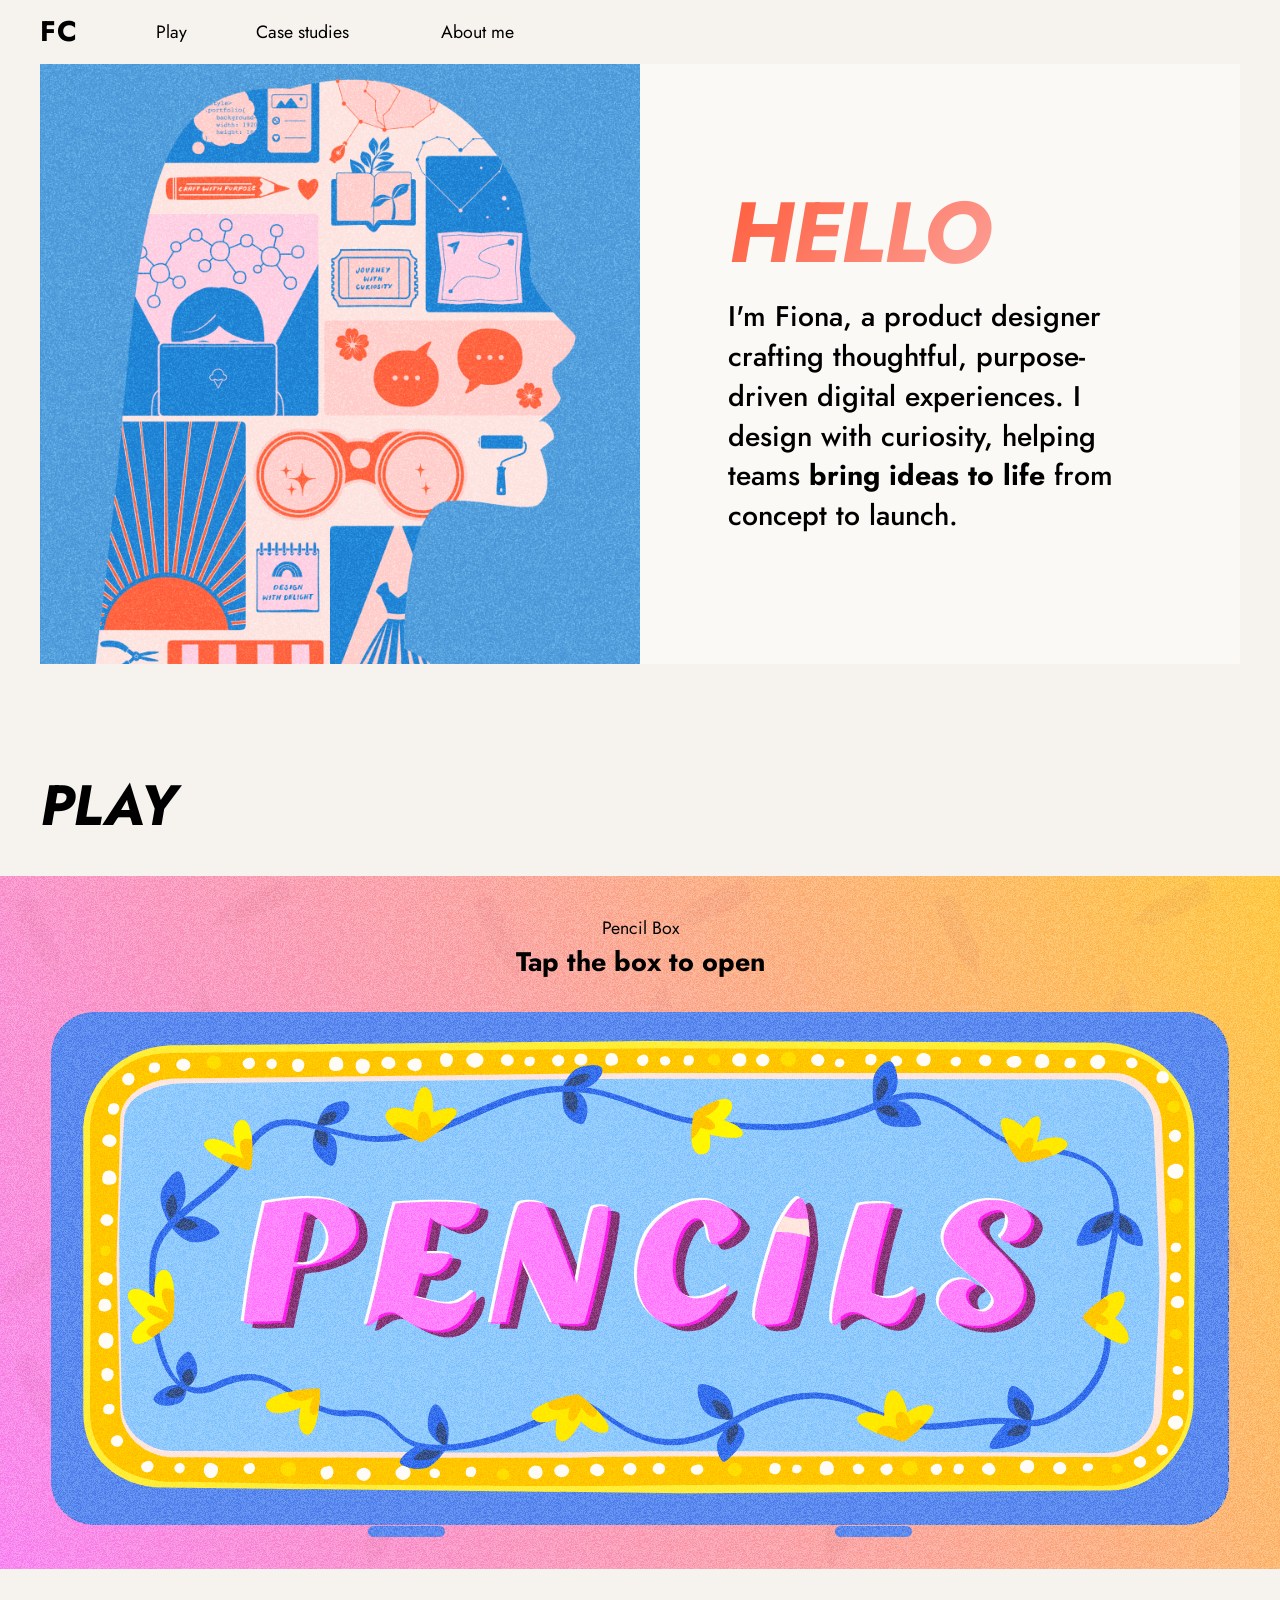
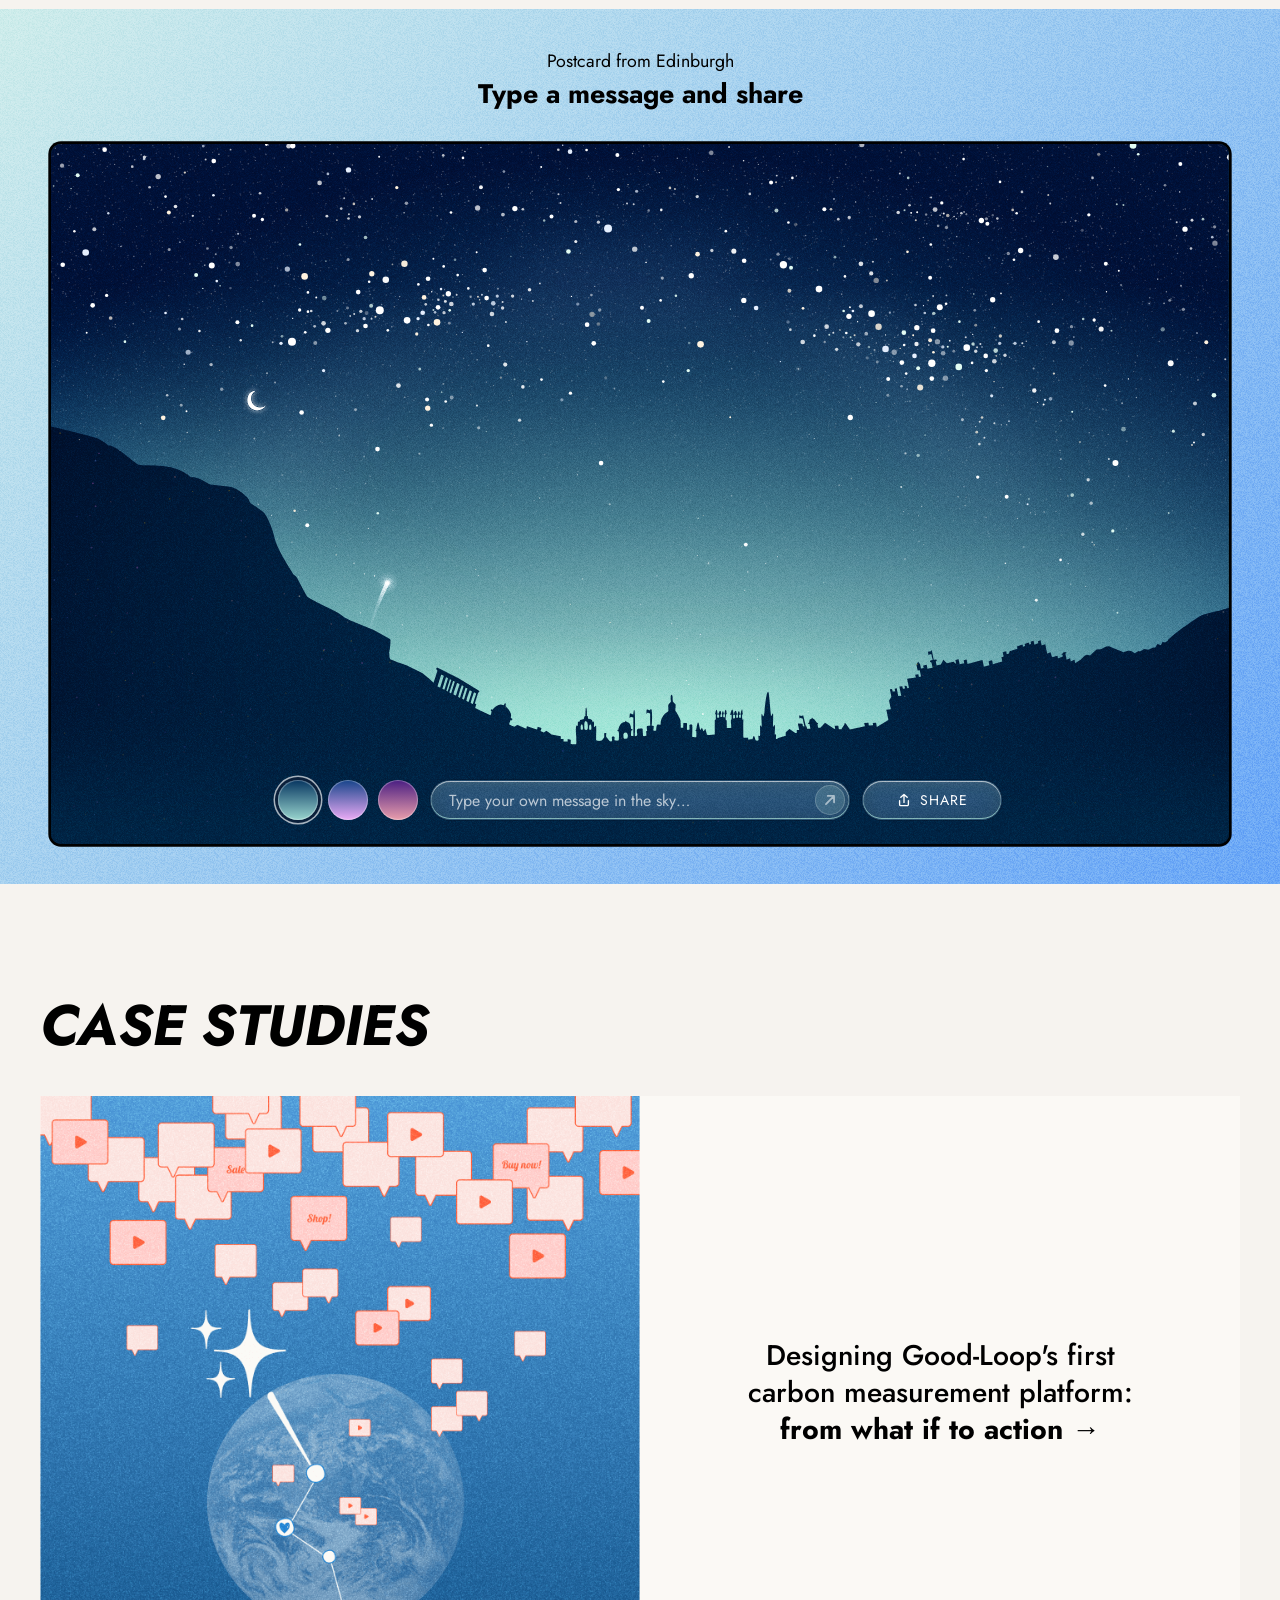
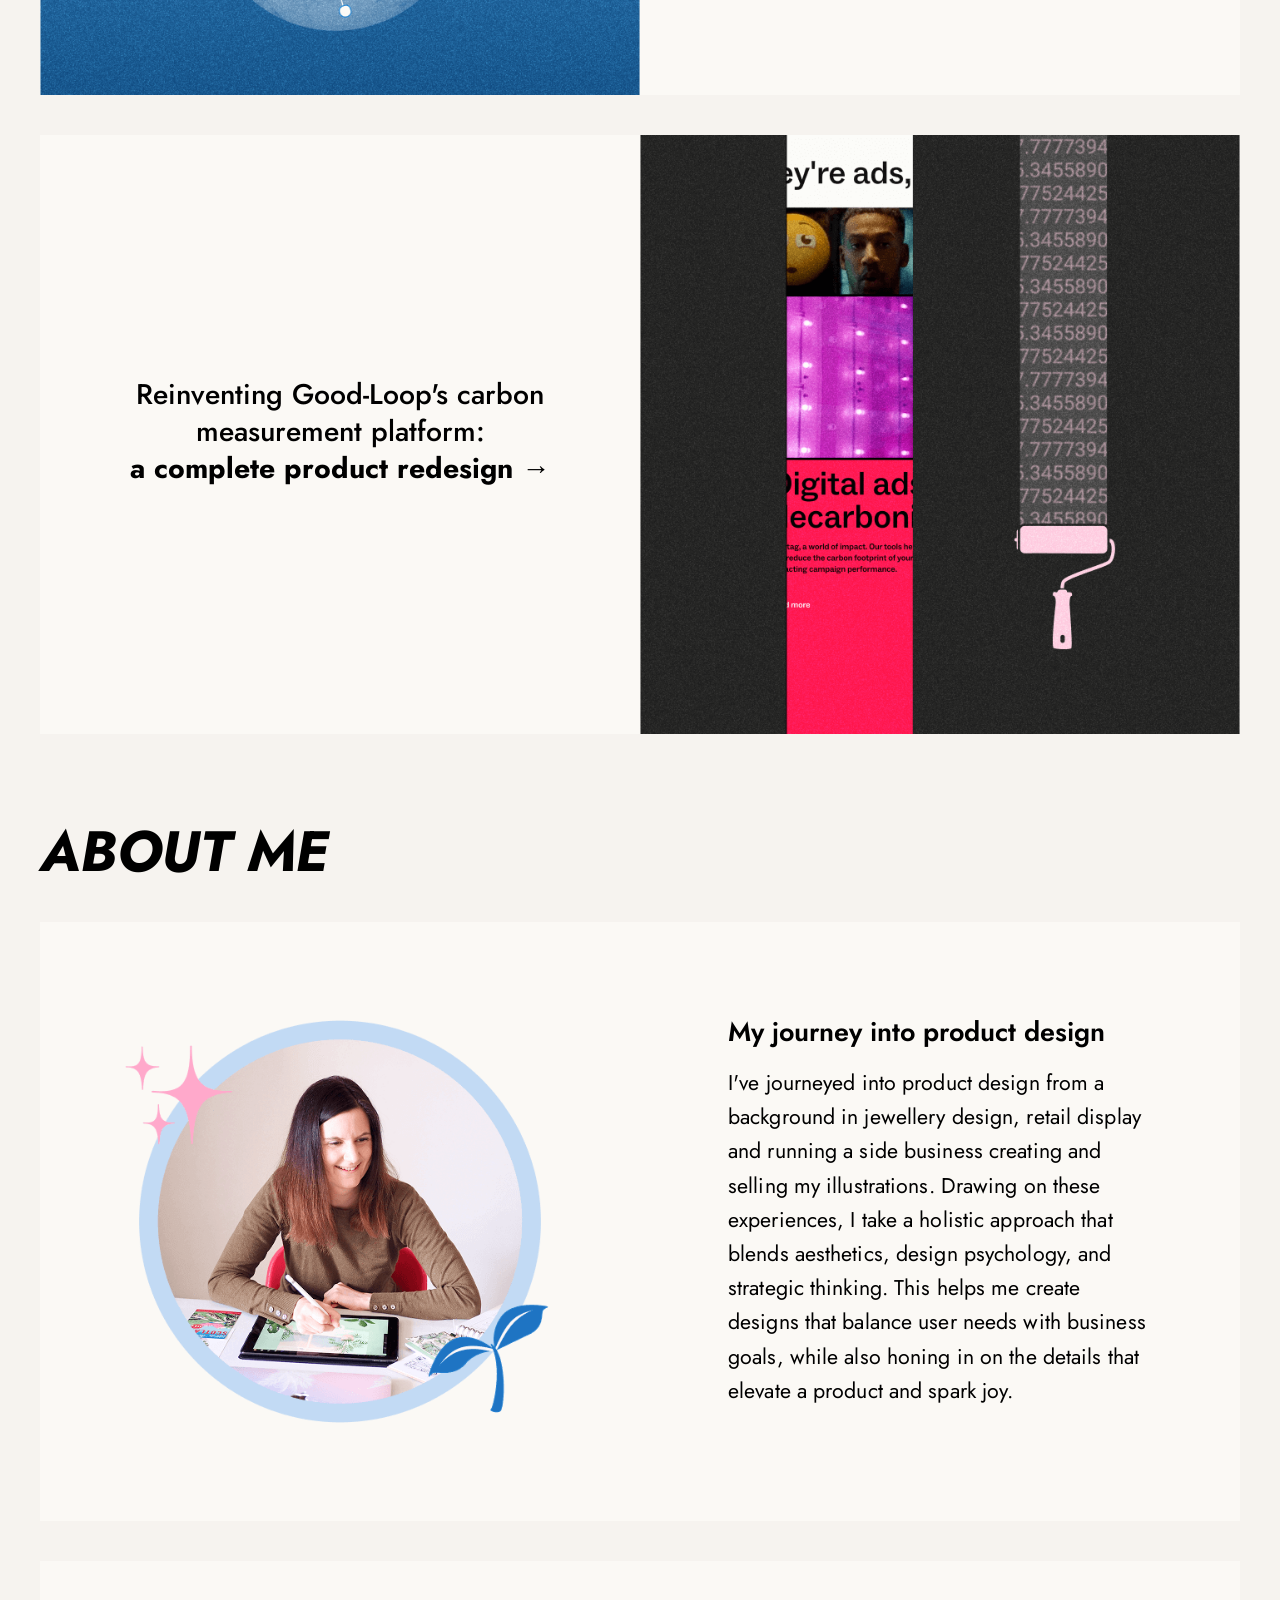
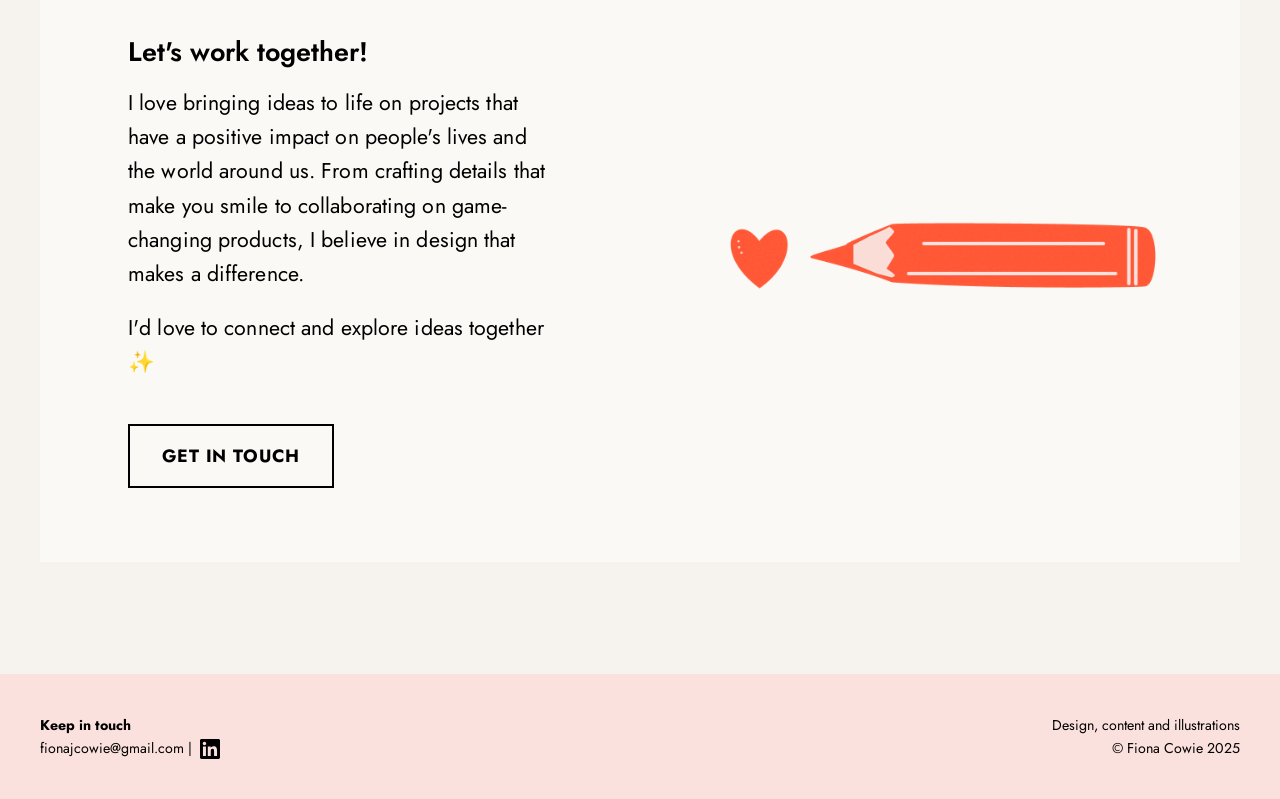
==== commit 47217b56: "Add files via upload" ====
--- a/index.html
+++ b/index.html
@@ -19,6 +19,7 @@
     
     <link rel="stylesheet" href="styles.css">
     <link rel="stylesheet" href="postcard.css">
+    <link rel="stylesheet" href="pencilbox.css">
     <link rel="preconnect" href="https://fonts.googleapis.com">
     <link rel="preconnect" href="https://fonts.gstatic.com" crossorigin>
     <link href="https://fonts.googleapis.com/css2?family=Flamenco:wght@300&family=Jost:ital,wght@0,400;0,500;0,700;1,400;1,700&display=swap" rel="stylesheet">
@@ -120,6 +121,15 @@
                 <h2 id="play-title" class="section-title">PLAY</h2>
 
                 <div class="play-cards">
+                    <!-- Pencil Box (built by pencilbox.js, styled by pencilbox.css) -->
+                    <article class="pb-card pb" id="pbCard" aria-labelledby="pbTitle">
+                        <header class="pb-head">
+                            <p class="pb-label">Pencil Box</p>
+                            <h3 class="pb-title" id="pbTitle">Tap the box to open</h3>
+                        </header>
+                        <div data-pencilbox></div>
+                    </article>
+
                     <!-- Postcard from Edinburgh (built by postcard.js, styled by postcard.css) -->
                     <article class="pc-card" aria-labelledby="pc-title">
                         <div class="pc-head">
@@ -230,5 +240,6 @@
 
     <script src="script.js"></script>
     <script src="postcard.js" defer></script>
+    <script src="pencilbox.js" defer></script>
 </body>
 </html>
--- a/postcard.css
+++ b/postcard.css
@@ -19,15 +19,25 @@
 /* Its two colours are set by postcard.js (they follow the sky choice) and crossfade here */
 @property --pc-bg1 { syntax: '<color>'; inherits: false; initial-value: #CFEDEB; }
 @property --pc-bg2 { syntax: '<color>'; inherits: false; initial-value: #6AA8F7; }
-
+/* a registered length, so a calc() strip (the received view's) reaches postcard.js as plain pixels */
+/* the sky's glow and horizon colours, for the glass controls; registered so they fade with the sky */
+@property --pc-sky-a { syntax: '<color>'; inherits: true; initial-value: #ADFFE5; }
+@property --pc-sky-b { syntax: '<color>'; inherits: true; initial-value: #88CEC6; }
+@property --pc-strip { syntax: '<length>'; inherits: true; initial-value: 0px; }
+
+/* A full-width band: it runs edge to edge of the window, whatever container it sits in */
 .pc-card {
+    --pc-strip: 0px;                       /* dark ground under the skyline for the controls (big screens, below) */
+    --pc-side: clamp(16px, 4vw, 64px);
     position: relative;
     isolation: isolate;
     display: grid;
     gap: clamp(20px, 3vw, 32px);
-    padding: clamp(24px, 3.5vw, 40px) clamp(16px, 4.5vw, 44px) clamp(28px, 3.5vw, 40px);
+    width: 100vw;
+    margin-left: calc(50% - 50vw);
+    padding: clamp(24px, 3.5vw, 40px) var(--pc-side) clamp(28px, 3.5vw, 40px);
     background: linear-gradient(135deg, var(--pc-bg1), var(--pc-bg2));
-    transition: --pc-bg1 1.2s ease, --pc-bg2 1.2s ease;
+    transition: --pc-bg1 1.2s ease, --pc-bg2 1.2s ease, --pc-sky-a 1.2s ease, --pc-sky-b 1.2s ease;
 }
 
 /* grain over the card's colour (a still tile made once by postcard.js) */
@@ -49,6 +59,8 @@
 }
 
 /* sized like the rest of the home page: label as the case-study meta text, title as the About card headings */
+.pc-head { text-align: center; }
+
 .pc-label {
     font-size: clamp(16px, 1.39vw, 20px);
     line-height: 1.4;
@@ -74,7 +86,7 @@
     aspect-ratio: 3 / 2;
     position: relative;
     overflow: hidden;
-    border-radius: 6px;
+    border-radius: 10px;
     background: var(--pc-night);
     isolation: isolate;
     contain: layout paint;
@@ -95,7 +107,7 @@
 
 .pc-lift { opacity: 0.2; }
 .pc-dark { mix-blend-mode: multiply; }
-.pc-glow, .pc-fly, .pc-dark, .pc-grain { pointer-events: none; }
+.pc-glow, .pc-fly, .pc-dark, .pc-grain, .pc-flecks, .pc-twinkle { pointer-events: none; }
 .pc-grain { mix-blend-mode: soft-light; background-repeat: repeat; }
 .pc-art text { font-family: "Flamenco", Georgia, serif; font-weight: 300; }
 
@@ -104,7 +116,7 @@
 .pc-postcard > .pc-credit {
     position: absolute;
     right: 12px;
-    bottom: 10px;
+    bottom: calc(var(--pc-strip) + 10px);   /* narrow postcards: just above the controls' strip */
     z-index: 1;
     margin: 0;
     font-size: clamp(9px, 1.3cqw, 12px);
@@ -118,6 +130,10 @@
     pointer-events: none;
 }
 .pc-postcard > .pc-credit[hidden] { display: none; }
+/* wide postcards: in line with the controls, in the strip's bottom-right corner (10px up when there is no strip) */
+@container (min-width: 1080px) {
+    .pc-postcard > .pc-credit { right: 24px; bottom: max(10px, calc(var(--pc-strip) / 2 - 0.5em)); }
+}
 .pc-postcard.pc-recording { cursor: progress; }
 
 /* ---------- controls under the postcard ---------- */
@@ -233,70 +249,269 @@
     white-space: nowrap;
 }
 
-/* the share button: the round back-home button from the case studies */
+/* the Share button: a pill as wide as the three sky buttons (3 × 40 + 2 × 10), so the field sits centred between them */
 .pc-share {
     all: unset;
     cursor: pointer;
     position: relative;
-    width: 48px;
-    height: 48px;
+    isolation: isolate;
+    overflow: hidden;
+    width: 140px;
+    height: 40px;                 /* the same height as the sky buttons */
+    margin-top: 4px;              /* centred on the field, like the sky buttons */
     box-sizing: border-box;
-    border-radius: 50%;
-    display: grid;
-    place-items: center;
-    background: rgba(251, 249, 245, 0.9);
+    border-radius: 999px;
+    display: flex;
+    align-items: center;
+    justify-content: center;
+    gap: 8px;
+    background: var(--pc-chip);
     border: var(--pc-edge) solid var(--pc-ink);
     color: var(--pc-ink);
+    font-family: inherit;
+    font-weight: 400;
+    font-size: 14px;
+    text-transform: uppercase;
+    letter-spacing: 0.08em;
     transition: all 0.3s ease;
 }
 
+/* fills from the left while the video is being made */
+.pc-share::before {
+    content: '';
+    position: absolute;
+    inset: 0;
+    z-index: -1;
+    background: var(--pc-hover);
+    transform-origin: left center;
+    transform: scaleX(var(--pc-p, 0));
+}
+
 .pc-share:hover { background: var(--pc-hover); box-shadow: 0 0 0 var(--pc-grow) var(--pc-ink); transform: scale(1.02); }
-.pc-share svg { width: 20px; height: 20px; }
-.pc-share .pc-ring { position: absolute; inset: -6px; width: 56px; height: 56px; transform: rotate(-90deg); pointer-events: none; }
+.pc-share svg { width: 16px; height: 16px; flex: none; }
 .pc-share[aria-busy="true"] { cursor: progress; }
 
 :is(.pc-swatch, .pc-send, .pc-share, .pc-btn):focus-visible { outline: 2px solid var(--pc-focus); outline-offset: 2px; }
 
-/* ---------- laptops: title, postcard and controls all fit on one screen ---------- */
+/* ---------- size: as large as the screen allows ---------- */
+.pc-card {
+    --pc-w: calc(100vw - 2 * var(--pc-side));
+    --pc-strip: 130px;                     /* phones: two rows of controls on the ground */
+}
+.pc-postcard {
+    width: var(--pc-w);
+    height: calc(var(--pc-w) / var(--pc-phone-ratio, 0.75) + var(--pc-strip));   /* phones: 3:4 sky + the strip */
+    aspect-ratio: auto;
+}
 @media (min-width: 601px) {
-    .pc-postcard,
-    .pc-controls {
-        width: min(100%, 840px, calc((100svh - 290px) * 1.5));
+    /* As large as fits, but never wider than 1200px, and the sky never wider than 2 : 1 (so it stays a postcard,
+       not a letterbox); on a big screen the sky is about 1.75 : 1 */
+    .pc-card {
+        --pc-strip: 88px;                  /* postcard.js reads this and adds that much ground below the skyline */
+        --pc-room: 200px;                  /* heading + the card's padding, so heading and postcard fit one screen */
+        --pc-w: max(min(calc(100vw - 2 * var(--pc-side)), 1200px, calc((100svh - var(--pc-room) - var(--pc-strip)) * 2)),
+                    min(calc(100vw - 2 * var(--pc-side)), 560px));
     }
-    .pc-controls { min-width: min(100%, 560px); }
-}
-
-/* ---------- phones: a portrait postcard ---------- */
+    .pc-postcard { height: min(calc(var(--pc-w) / 1.75 + var(--pc-strip)), max(calc(100svh - var(--pc-room)), 380px)); }
+}
+
+/* ---------- the controls sit on the postcard's dark ground, centred in the strip ---------- */
+.pc-body > .pc-postcard,
+.pc-body > .pc-controls { grid-area: 1 / 1; }
+.pc-body > .pc-controls {
+    z-index: 2;
+    align-self: end;
+    align-items: center;
+    width: calc(var(--pc-w) - 32px);
+    margin-bottom: 18px;
+    row-gap: 10px;
+}
+.pc-swatches, .pc-share { margin-top: 0; }
+.pc-field { position: relative; }
+
+/* night glass: light, translucent controls that sit in the night rather than on top of it */
+.pc-field-row {
+    height: 44px;                          /* phones: a comfortable finger-sized target */
+    padding: 0 4px 0 18px;
+    background: rgba(255, 255, 255, 0.1);
+    border: 1px solid rgba(255, 255, 255, 0.5);
+}
+.pc-field-row:hover { box-shadow: none; border-color: rgba(255, 255, 255, 0.9); }
+.pc-field-row input { color: #fff; }
+.pc-field-row input::placeholder { color: rgba(255, 255, 255, 0.62); }
+.pc-send { width: 34px; height: 34px; background: #fff; color: #0A1F3A; border: 0; }
+.pc-send:disabled { background: rgba(255, 255, 255, 0.16); color: rgba(255, 255, 255, 0.55); }
+.pc-send:not(:disabled):hover { background: var(--pc-sky-hi, var(--pc-hover)); color: #0A1F3A; transform: scale(1.04); }
+.pc-share {
+    background: rgba(255, 255, 255, 0.1);
+    border: 1px solid rgba(255, 255, 255, 0.5);
+    color: #fff;
+}
+.pc-share:hover { background: var(--pc-sky-hi, var(--pc-hover)); border-color: transparent; color: #0A1F3A; box-shadow: none; }
+.pc-body > .pc-controls .pc-share[aria-busy="true"] { background: rgba(255, 255, 255, 0.82); color: #0A1F3A; border-color: transparent; }
+.pc-body > .pc-controls .pc-swatch { box-shadow: inset 0 0 0 1px rgba(255, 255, 255, 0.5); }
+.pc-body > .pc-controls .pc-swatch:hover { box-shadow: inset 0 0 0 1px rgba(255, 255, 255, 0.9); }
+.pc-body > .pc-controls .pc-swatch[aria-pressed="true"] { box-shadow: inset 0 0 0 1px rgba(255, 255, 255, 0.5), 0 0 0 3px #0A1F3A, 0 0 0 5px #fff; }
+
+/* focus on the night ground: a white ring (the site's coral ring stays everywhere else) */
+.pc-body > .pc-controls .pc-swatch:focus-visible { outline: 2px solid #fff; outline-offset: 3px; }
+/* the field and SHARE: their own edge turns solid white and 2px (one clean line, no gap and no second ring) */
+.pc-body > .pc-controls .pc-field-row:focus-within,
+.pc-body > .pc-controls .pc-share:focus-visible { outline: none; border-color: #fff; box-shadow: inset 0 0 0 1px #fff; background: rgba(255, 255, 255, 0.16); }
+.pc-body > .pc-controls .pc-send:focus-visible { outline: 2px solid #fff; outline-offset: 1px; }
+.pc-body > .pc-controls .pc-share:focus-visible:hover { background: var(--pc-sky-hi, var(--pc-hover)); color: #0A1F3A; }
+
+/* SHARE lights up in the chosen sky's own pastel (set by postcard.js), and fills with it while the video is made */
+.pc-body > .pc-controls .pc-share::before { background: var(--pc-sky-hi, var(--pc-hover)); }
+
+/* ---------- liquid glass (12 Nov, v28: crisper and more delicate) ----------
+   Inspired by iOS's glass buttons: clear glass with a faint wash of the chosen sky, the stars softly blurred behind,
+   and a fine, crisp rim that catches the light at the top-left and bottom-right. No soft shadows (they blur the edge).
+   Add .pc-flat to the card for the earlier "night glass" look. */
+.pc-card:not(.pc-flat) .pc-body > .pc-controls { --g-a: var(--pc-sky-a); --g-b: var(--pc-sky-b); }
+.pc-card:not(.pc-flat) .pc-body > .pc-controls :is(.pc-field-row, .pc-share) {
+    position: relative;
+    border-color: transparent;
+    /* an even, slightly brighter glass with a wash of the sky */
+    background: linear-gradient(color-mix(in srgb, var(--g-a) 14%, rgba(255, 255, 255, 0.08)), color-mix(in srgb, var(--g-a) 10%, rgba(255, 255, 255, 0.06)));
+    -webkit-backdrop-filter: blur(12px) saturate(150%) brightness(1.12);
+            backdrop-filter: blur(12px) saturate(150%) brightness(1.12);
+    /* the light on the edge, as on iOS: a bright hairline along the top and the bottom, the ends barely lit,
+       a faint sheen just inside the top, and a very faint dark line just outside */
+    --g-edge:
+        inset 0 1px 0 rgba(255, 255, 255, 0.62),
+        inset 0 -1px 0 color-mix(in srgb, var(--g-a) 45%, rgba(255, 255, 255, 0.3)),
+        inset 1px 0 0 rgba(255, 255, 255, 0.1),
+        inset -1px 0 0 rgba(255, 255, 255, 0.1),
+        inset 0 8px 8px -8px rgba(255, 255, 255, 0.12),
+        0 0 0 0.5px rgba(0, 6, 20, 0.45);
+    box-shadow: var(--g-edge);
+    transition: background 0.3s ease, color 0.3s ease, transform 0.3s ease, box-shadow 0.3s ease;
+}
+.pc-card:not(.pc-flat) .pc-body > .pc-controls :is(.pc-field-row, .pc-share) { isolation: isolate; }
+/* a little of the postcard's grain in the glass, behind the words (CARD.glassGrain) */
+.pc-card:not(.pc-flat) .pc-body > .pc-controls :is(.pc-field-row, .pc-share)::after {
+    content: '';
+    position: absolute;
+    inset: 0;
+    z-index: -1;
+    border-radius: inherit;
+    background-image: var(--pc-card-grain, none);
+    background-size: var(--pc-grain-size, 160px);
+    opacity: calc(var(--pc-glass-grain, 0.35) * 0.16);   /* 1 ≈ the grain the card shows */
+    pointer-events: none;
+}
+.pc-card:not(.pc-flat) .pc-body > .pc-controls .pc-field-row input::placeholder { color: rgba(255, 255, 255, 0.68); }
+/* the field on hover: a little more sky in the glass */
+.pc-card:not(.pc-flat) .pc-body > .pc-controls .pc-field-row:hover {
+    background: linear-gradient(170deg, color-mix(in srgb, var(--g-a) 22%, transparent), color-mix(in srgb, var(--g-b) 10%, transparent));
+}
+/* SHARE on hover: filled with the sky's own pastel, navy words (as before) */
+.pc-card:not(.pc-flat) .pc-body > .pc-controls .pc-share:hover { background: var(--pc-sky-hi, var(--pc-hover)); color: #0A1F3A; transform: scale(1.02); }
+/* focus: the rim becomes an even, softer white line (60%), 1.5px */
+.pc-card:not(.pc-flat) .pc-body > .pc-controls :is(.pc-field-row:focus-within, .pc-share:focus-visible) {
+    outline: none;
+    /* one even line: the glass's own edge lit all the way round (no second ring outside it) */
+    box-shadow: inset 0 0 0 1.5px rgba(255, 255, 255, 0.62), inset 0 8px 8px -8px rgba(255, 255, 255, 0.12);
+}
+/* while the video is made: the glass fills with the sky from the left, words in navy */
+.pc-card:not(.pc-flat) .pc-body > .pc-controls .pc-share[aria-busy="true"] { background: rgba(255, 255, 255, 0.78); color: #0A1F3A; }
+
+/* the send button: a small bead of the sky's glow, navy arrow; faint glass until there's something to send */
+.pc-card:not(.pc-flat) .pc-body > .pc-controls .pc-send {
+    background: linear-gradient(160deg, color-mix(in srgb, var(--g-a) 55%, #fff), var(--g-a));
+    color: #0A1F3A;
+    box-shadow: inset 0 0 0 1px rgba(255, 255, 255, 0.5);
+}
+.pc-card:not(.pc-flat) .pc-body > .pc-controls .pc-send:not(:disabled):hover { background: var(--pc-sky-hi, var(--pc-hover)); transform: scale(1.04); }
+.pc-card:not(.pc-flat) .pc-body > .pc-controls .pc-send:disabled {
+    background: color-mix(in srgb, var(--g-a) 10%, rgba(255, 255, 255, 0.06));
+    color: rgba(255, 255, 255, 0.55);
+    box-shadow: inset 0 0 0 1px rgba(255, 255, 255, 0.2);
+}
+.pc-card:not(.pc-flat) .pc-body > .pc-controls .pc-send:focus-visible { outline: 1.5px solid rgba(255, 255, 255, 0.6); outline-offset: 2px; }
+
+/* the sky buttons: plain skies with a fine rim; the chosen one a soft, thin ring with a navy gap */
+.pc-card:not(.pc-flat) .pc-body > .pc-controls .pc-swatch { box-shadow: inset 0 0 0 1px rgba(255, 255, 255, 0.3); }
+.pc-card:not(.pc-flat) .pc-body > .pc-controls .pc-swatch:hover { box-shadow: inset 0 0 0 1px rgba(255, 255, 255, 0.6); }
+.pc-card:not(.pc-flat) .pc-body > .pc-controls .pc-swatch[aria-pressed="true"] {
+    box-shadow: inset 0 0 0 1px rgba(255, 255, 255, 0.3), 0 0 0 3px #0A1F3A, 0 0 0 4.5px rgba(255, 255, 255, 0.65);
+}
+.pc-card:not(.pc-flat) .pc-body > .pc-controls .pc-swatch:focus-visible { outline: 1.5px solid rgba(255, 255, 255, 0.6); outline-offset: 6px; }
+
+/* light text on dark: Macs draw it bolder than dark-on-light, so use the thinner smoothing there,
+   which keeps every label the same regular weight to the eye */
+.pc-body > .pc-controls,
+.pc-btn.pc-save, .pc-btn.pc-share-video, a.pc-btn.pc-own { -webkit-font-smoothing: antialiased; -moz-osx-font-smoothing: grayscale; }
+
+/* phones: sky buttons and SHARE on the first row, the field across the second; the hint is for screen readers only */
 @media (max-width: 600px) {
-    .pc-postcard { aspect-ratio: 2 / 3; width: 100%; }
     .pc-field { flex: 1 1 100%; order: 3; width: 100%; }
-}
-
-/* ---------- buttons in the sheet and the shared view: the site's CTA style ---------- */
+    .pc-body > .pc-controls { justify-content: space-between; }
+    .pc-help { position: absolute; width: 1px; height: 1px; overflow: hidden; clip: rect(0 0 0 0); white-space: nowrap; }
+}
+
+/* big screens: one row, 40px tall like the sky buttons; the hint hangs just under the field */
+@media (min-width: 601px) {
+    .pc-body > .pc-controls {
+        width: auto;
+        flex-wrap: nowrap;
+        margin-bottom: calc((var(--pc-strip) - 40px) / 2);
+    }
+    .pc-field { width: 420px; }
+    .pc-field-row { height: 40px; }
+    .pc-send { width: 30px; height: 30px; }
+    .pc-help { position: absolute; top: calc(100% + 3px); left: 0; right: 0; font-size: 13px; line-height: 1.2; color: rgba(255, 255, 255, 0.72); }
+}
+
+/* ---------- buttons in the share window and the received view: pills, like the postcard's controls ---------- */
 .pc-btn {
     all: unset;
-    cursor: pointer;
-    padding: 10px 20px;
-    background: var(--pc-chip);
-    border: clamp(2px, 0.21vw, 3px) solid var(--pc-ink);
+    box-sizing: border-box;
+    display: inline-flex;
+    align-items: center;
+    justify-content: center;
+    height: 40px;
+    padding: 0 22px;
+    border-radius: 999px;
+    background: transparent;
+    border: 1px solid #0A1F3A;
+    color: #0A1F3A;
     font-family: inherit;
-    font-weight: 700;
+    font-weight: 400;
     font-size: 15px;
     text-transform: uppercase;
-    letter-spacing: 0.05em;
-    transition: all 0.3s ease;
-}
-
-.pc-btn:not(:disabled):hover { background: var(--pc-hover); box-shadow: 0 0 0 var(--pc-grow) var(--pc-ink); transform: scale(1.02); }
+    letter-spacing: 0.08em;
+    white-space: nowrap;
+    cursor: pointer;
+    transition: background 0.3s ease, border-color 0.3s ease, color 0.3s ease, transform 0.3s ease;
+}
+.pc-btn:not(:disabled):hover { background: var(--pc-sky-hi, var(--pc-hover)); border-color: #0A1F3A; color: #0A1F3A; transform: scale(1.02); }
+.pc-btn:focus-visible { outline: none; box-shadow: inset 0 0 0 1px #0A1F3A; }   /* the edge goes 2px: one clean line */
 .pc-btn:disabled { opacity: 0.4; cursor: default; }
 .pc-btn[hidden] { display: none; }
+/* the main action, and "Write your own" on the received view: the navy pill */
+.pc-btn.pc-save, .pc-btn.pc-share-video, a.pc-btn.pc-own { background: #0A1F3A; color: #fff; text-decoration: none; }
+.pc-btn.pc-save:focus-visible, .pc-btn.pc-share-video:focus-visible, a.pc-btn.pc-own:focus-visible { outline: 2px solid #0A1F3A; outline-offset: 3px; box-shadow: none; }
 
 /* ---------- shared view: someone opened a postcard link (postcard.html only) ---------- */
 .pc-viewer-bar { display: none; }
 .pc-card.pc-viewer .pc-head,
 .pc-card.pc-viewer .pc-controls { display: none; }
-.pc-card.pc-viewer { align-content: center; }
-.pc-card.pc-viewer .pc-postcard { width: min(100%, 920px); }
+.pc-card.pc-viewer { align-content: center; --pc-room: 290px; }
+/* The received postcard has a fixed shape whatever the window, with a band of dark ground under the skyline
+   (no controls on it). Phones: the 3:4 sky + ground, about 3:5. Laptops: 16:10, a 16:9 sky + ground. */
+.pc-card.pc-viewer { --pc-strip: calc(var(--pc-w) * 0.3); }
+.pc-card.pc-viewer .pc-postcard > .pc-credit { right: 16px; bottom: 14px; }   /* tucked in the corner */
+@media (min-width: 601px) {
+    .pc-card.pc-viewer {
+        --pc-w: max(min(calc(100vw - 2 * var(--pc-side)), 1200px, calc((100svh - var(--pc-room)) * 1.6)),
+                    min(calc(100vw - 2 * var(--pc-side)), 560px));
+        --pc-strip: calc(var(--pc-w) * 0.0625);
+    }
+    .pc-card.pc-viewer .pc-postcard { height: calc(var(--pc-w) / 1.6); }
+    .pc-card.pc-viewer .pc-postcard > .pc-credit { right: 20px; bottom: 16px; }
+}
 .pc-card.pc-viewer .pc-viewer-bar { display: grid; gap: 14px; justify-items: center; text-align: center; }
 .pc-viewer-bar p { font-size: clamp(18px, 1.6vw, 22px); }
 
@@ -313,8 +528,11 @@
     white-space: nowrap;
     transition: color 0.3s ease;
 }
+.pc-byline a { padding: 2px 8px; margin: -2px -8px; border-radius: 999px; transition: background 0.3s ease; }
+/* hover: the chosen sky's pastel behind the words, like SHARE (coral didn't read on the coloured band) */
 .pc-byline a:hover,
-.pc-byline a:focus { color: #FF542E; } /* the site's link hover */
+.pc-byline a:focus-visible { background: var(--pc-sky-hi, var(--pc-hover)); color: #0A1F3A; }
+.pc-byline a:focus-visible { outline: 2px solid #0A1F3A; outline-offset: 2px; }
 
 /* ---------- the share sheet ---------- */
 .pc-sheet {
@@ -338,7 +556,9 @@
     max-height: calc(100svh - 32px);
     overflow: auto;
     padding: clamp(18px, 3vw, 28px);
-    background: var(--pc-chip);
+    border-radius: 16px;
+    background: var(--pc-chip);            /* cream: easiest to read */
+    box-shadow: 0 24px 60px rgba(0, 0, 0, 0.25);
 }
 
 .pc-sheet-card h3 { font-size: 18px; font-weight: 700; line-height: 1.3; }
@@ -346,28 +566,35 @@
 .pc-sheet-note { font-size: 13px; color: var(--pc-muted); }
 .pc-sheet-note:empty { display: none; }
 .pc-sheet-actions { display: flex; flex-wrap: wrap; gap: 10px; justify-content: flex-end; }
+.pc-sheet-card { grid-template-columns: minmax(0, 1fr); }   /* never wider than the screen: the link field shrinks instead */
+@media (max-width: 600px) {
+    .pc-sheet .pc-btn { padding: 0 16px; font-size: 14px; }
+    .pc-sheet-actions { justify-content: center; }
+}
 
 .pc-linkrow { display: flex; gap: 8px; }
 
 .pc-link {
     flex: 1;
     min-width: 0;
-    padding: 8px 12px;
-    border: var(--pc-edge) solid var(--pc-ink);
-    border-radius: 0;
+    height: 40px;
+    box-sizing: border-box;
+    padding: 0 16px;
+    border: 1px solid rgba(10, 31, 58, 0.45);
+    border-radius: 999px;
     background: #fff;
-    color: var(--pc-ink);
+    color: #0A1F3A;
     font-size: 14px;
 }
+.pc-link:focus-visible { outline: none; border-color: #0A1F3A; box-shadow: inset 0 0 0 1px #0A1F3A; }
 
 .pc-sheet-media {
     position: relative;
-    width: 100%;
-    max-height: 56svh;
+    width: min(100%, calc(52svh * var(--pc-arn, 1.5)));   /* exactly the video's shape: no bars round a portrait one */
     aspect-ratio: var(--pc-ar, 3 / 2);
-    margin: 0 auto;
+    margin: 0 auto 6px;                    /* a little more room above the buttons */
     overflow: hidden;
-    border-radius: 6px;
+    border-radius: 10px;
     background: var(--pc-night);
 }
 
@@ -401,7 +628,6 @@
     align-content: center;
     padding-top: calc(clamp(24px, 3.5vw, 40px) + 56px); /* room for the logo */
 }
-a.pc-btn { color: var(--pc-ink); text-decoration: none; }
 
 .pc-page-logo {
     position: absolute;
@@ -412,8 +638,7 @@
 }
 
 @media (min-width: 601px) {
-    /* the logo row takes 56px more, so leave that much more room to keep everything on one laptop screen */
-    .pc-page .pc-postcard,
-    .pc-page .pc-controls { width: min(100%, 880px, calc((100svh - 300px) * 1.5)); }
-    .pc-page .pc-card.pc-viewer .pc-postcard { width: min(100%, 920px, calc((100svh - 340px) * 1.5)); }
-}
+    /* the logo row and the byline take a little more room on this page */
+    .pc-page .pc-card { --pc-room: 220px; }
+    .pc-page .pc-card.pc-viewer { --pc-room: 290px; }
+}
--- a/pencilbox.css
+++ b/pencilbox.css
@@ -0,0 +1,282 @@
+/* ==========================================================================================
+   Pencil Box · Play section card (built by pencilbox.js)
+   Every rule is scoped to .pb / .pb-card (all classes start with "pb-"; the drawing engine's own pieces sit
+   inside .pb), so nothing here can change the rest of the site. Colours, focus ring and hover follow styles.css.
+   ========================================================================================== */
+/* grain tiles, made once by the script (on <html>, so the full-screen view outside the card has them too) */
+:root { --pb-grain: none; --pb-grain-soft: none; --pb-grain-size: 160px; }
+/* the lid's grain on the tin's other surfaces: a softer tile blended into the surface colour */
+.pb { --pb-tex: var(--pb-grain-soft) 0 0 / var(--pb-grain-size) repeat; }
+/* shared by the card and the phone's full-screen view (.pb on both) */
+.pb {
+  --pb-blue: #5B8BEF; --pb-navy: #0F2D47; --pb-paper: #FAF8F4;
+  --pb-hi: linear-gradient(135deg, #CCDCFB 0%, #FFD1F6 60%, #FFEAA6 100%);   /* hover: always the Flowers pencil's pastel (blue → pink → gold) */
+  --pb-focus: #FF5D3C;
+}
+/* =====================================================================================================
+   PENCIL BOX CARD: everything below is scoped to .pb-card (classes start pb-), like the postcard (pc-)
+   ===================================================================================================== */
+.pb-card {
+  --pb-side: clamp(16px, 4vw, 64px);
+  --pb-room: 200px;                                   /* heading + padding: heading and closed tin fit one screen */
+  --pb-w: max(min(calc(100vw - 2 * var(--pb-side)), 1200px, calc((100svh - var(--pb-room)) * 2.2963)),
+              min(calc(100vw - 2 * var(--pb-side)), 560px));
+  position: relative; isolation: isolate;
+  display: grid; justify-items: center; gap: clamp(20px, 3vw, 32px);
+  width: 100vw; margin-left: calc(50% - 50vw);
+  padding: clamp(24px, 3.5vw, 40px) var(--pb-side) clamp(28px, 3.5vw, 44px);
+  background: linear-gradient(240deg, #FFCB45 0%, #FBA9A6 48%, #F98AF2 100%);
+  font-family: "Jost", system-ui, sans-serif;
+  overflow: clip;
+}
+/* faint pencils scattered across the band, then the postcard's still grain over the colour */
+.pb-card::before, .pb-card::after { content: ""; position: absolute; inset: 0; z-index: -1; pointer-events: none; }
+.pb-card::before { background-image: var(--pb-pattern, none); background-size: 460px; opacity: .55; }
+.pb-card::after { background-image: var(--pb-grain, none); background-size: var(--pb-grain-size, 160px); mix-blend-mode: soft-light; opacity: .32; }
+
+.pb-head { text-align: center; }
+.pb-label { margin: 0; font-size: clamp(16px, 1.39vw, 20px); line-height: 1.4; }
+.pb-title { margin: 4px 0 0; font-size: clamp(26px, 2.1vw, 32px); font-weight: 700; line-height: 1.3; text-wrap: balance; }
+
+/* ---------- the tin ---------- */
+.pb-tin {
+  --gap: max(8px, 1.13cqw);
+  --r: 3.72cqw;                                       /* outer corner: rx 46 of 1240 */
+  position: relative; width: var(--pb-w); height: var(--hl, 400px);
+  container-type: inline-size;
+  perspective: 2600px; perspective-origin: 50% var(--hl, 400px);
+}
+.pb-box {
+  position: relative; z-index: 1;                    /* everything inside (buttons, labels, pencil) stays under the lid */
+  height: var(--hl, 400px); overflow: hidden;
+  border-radius: var(--r); background: var(--pb-tex), var(--pb-blue); background-blend-mode: soft-light, normal; padding: max(5px, .65cqw);
+}
+.pb-inner {
+  background: var(--pb-tex), var(--pb-navy); background-blend-mode: soft-light, normal; border-radius: max(12px, 3.2cqw);
+  padding: max(10px, 1.3cqw) max(10px, 1.3cqw) max(10px, 1.3cqw) max(8px, .9cqw);
+}
+.pb-inner[hidden] { display: none; }
+
+/* hinge tabs between the box and the open lid */
+.pb-hinge { position: absolute; z-index: 3; width: 6.55%; height: max(6px, .9cqw); border-radius: 99px; background: var(--pb-tex), var(--pb-blue); background-blend-mode: soft-light, normal;
+  top: calc(var(--hl, 400px) + var(--gap) / 2 - max(3px, .45cqw)); pointer-events: none; }   /* on the lid's pivot, closed or open */
+.pb-hinge.l { left: 26.95%; } .pb-hinge.r { left: 66.55%; }
+.pb-tin[data-state="open"] .pb-hinge { transform: translateY(var(--d, 0px)); }   /* they move down with the lid when the box is taller */
+
+/* ---------- the lid (bottom hinges: it flips down below the box) ---------- */
+.pb-lid {
+  position: absolute; left: 0; top: 0; width: 100%; height: var(--hl, 400px); z-index: 2;
+  transform-style: preserve-3d; transform-origin: 50% calc(100% + var(--gap) / 2);
+  transition: transform .45s cubic-bezier(.3, 1.3, .5, 1);
+}
+.pb-tin[data-state="open"] .pb-lid { transform: translateY(var(--d, 0px)) rotateX(-180deg); }
+@media (hover: hover) { .pb-tin[data-state="closed"] .pb-lid:hover { transform: rotateX(-5deg); } }
+.pb-face { position: absolute; inset: 0; border-radius: var(--r); overflow: hidden; backface-visibility: hidden; -webkit-backface-visibility: hidden; }
+.pb-face.inside { transform: rotateX(180deg); background: var(--pb-blue); }
+.pb-lid-art { position: absolute; inset: 0; width: 100%; height: 100%; display: block; pointer-events: none; }
+.pb-grain { position: absolute; inset: 0; pointer-events: none; background-image: var(--pb-grain, none); background-size: var(--pb-grain-size, 160px); mix-blend-mode: soft-light; opacity: .3; }
+.pb-face.inside .pb-grain { opacity: .18; }
+.pb-shade { position: absolute; inset: 0; background: #0B1B2E; opacity: 0; pointer-events: none; }
+.pb-open { position: absolute; inset: 0; width: 100%; border: 0; padding: 0; margin: 0; background: transparent; cursor: pointer; border-radius: var(--r); }
+.pb-open:focus-visible { outline: 3px solid #fff; outline-offset: -10px; }
+.pb-sr { position: absolute; width: 1px; height: 1px; overflow: hidden; clip: rect(0 0 0 0); white-space: nowrap; }
+
+/* inside of the lid: navy band, blue panel, the swallows and the author's note */
+.pb-face.inside::before { content: ""; position: absolute; inset: max(5px, .65cqw); border-radius: max(12px, 3.2cqw); background: var(--pb-navy); }
+.pb-note {
+  position: absolute; inset: max(10px, 1.85cqw); border-radius: max(10px, 2cqw); background: var(--pb-blue);
+  display: grid; place-content: center; justify-items: center; text-align: center;
+  gap: max(6px, 1.3cqw); padding: 0 6cqw;
+}
+.pb-dots { position: absolute; inset: 0; width: 100%; height: 100%; display: block; pointer-events: none; }
+/* the maker's mark, like the stamp inside a real tin */
+.pb-mark { margin: 0; display: grid; justify-items: center; gap: max(6px, .9cqw); color: #2E5CC2; text-transform: uppercase; text-align: center; }
+.pb-mark-name { font-weight: 700; font-size: max(15px, 2.45cqw); letter-spacing: .3em; margin-right: -.3em; line-height: 1;
+  padding-bottom: max(6px, .9cqw); border-bottom: max(1.5px, .16cqw) solid currentColor; }
+.pb-mark-line { font-weight: 500; font-size: max(9px, 1.4cqw); letter-spacing: .3em; margin-right: -.3em; line-height: 1; }
+/* phones: the lid only swings past on the way to full screen, so its inside is just the swallows */
+.pb-tin[data-mode="full"] .pb-pills { display: none; }
+.pb-pills { display: flex; flex-wrap: wrap; justify-content: center; gap: max(8px, 1.2cqw); margin-top: max(6px, 1.8cqw); }
+.pb-pill {
+  all: unset; box-sizing: border-box; cursor: pointer; display: inline-flex; align-items: center; justify-content: center; gap: .4em;
+  height: max(30px, 2.6cqw); padding: 0 max(14px, 1.5cqw); border-radius: 999px;
+  background: rgba(251, 249, 245, .5); color: #000;
+  font: 500 max(12px, 1.25cqw)/1 "Jost", system-ui, sans-serif; text-transform: uppercase; letter-spacing: .04em; white-space: nowrap;
+  transition: background .3s ease, transform .3s ease;
+}
+.pb-pill:hover { background: var(--pb-hi); transform: scale(1.02); }
+.pb-pill:focus-visible { outline: 2px solid #fff; outline-offset: 2px; }
+
+/* ---------- inside the box: Final Five's tray and paper (its styles, unchanged apart from the font) ---------- */
+.pb .desk { display: grid; gap: max(8px, 1.3cqw); }
+.pb .box {
+  --ink: #E6EEF6; --muted: #8EA2B8; --focus: #9FD3FF;
+  background: var(--pb-tex), linear-gradient(#172B45, #13243A); background-blend-mode: soft-light, normal; border: 1px solid #223650; border-radius: 12px;
+  padding: 14px 14px 12px; display: grid; gap: 10px; color: var(--ink);
+}
+.pb .box-top { display: flex; flex-wrap: wrap; justify-content: space-between; align-items: baseline; gap: 4px 16px; }
+.pb .box-note { color: var(--muted); font-size: 14px; }
+.pb .box-title { font: 500 11px/1 "Jost", system-ui, sans-serif; letter-spacing: .14em; text-transform: uppercase; color: var(--muted); transition: opacity .4s ease; }
+.pb .box-title.swap { opacity: 0; }
+.pb .slots { display: grid; grid-template-columns: repeat(5, minmax(0, 1fr)); gap: 8px; background: var(--pb-tex), #0A1829; background-blend-mode: soft-light, normal; border-radius: 8px; padding: 10px 8px 6px; box-shadow: inset 0 6px 14px #0009; }
+.pb .slot { appearance: none; border: 0; background: transparent; color: var(--muted); display: grid; justify-items: center; gap: 4px; padding: 4px 2px 6px; cursor: pointer; border-radius: 8px; font: 500 13px/1.2 "Jost", system-ui, sans-serif; }
+.pb .slot svg { width: 100%; max-width: 44px; height: 118px; overflow: visible; transition: transform .25s cubic-bezier(.3,1.4,.5,1), opacity .25s ease; }
+.pb .slot:hover svg { transform: translateY(-8px); }
+.pb .slot.nudge svg { animation: pbNudge .5s cubic-bezier(.3,1.4,.5,1) var(--d, 0ms); }
+@keyframes pbNudge { 40% { transform: translateY(-10px); } 100% { transform: none; } }
+@keyframes pbNudgeSide { 40% { transform: translateX(8px); } 100% { transform: none; } }
+.pb .slot[aria-pressed="true"] { color: var(--ink); background: #ffffff08; }
+.pb .slot[aria-pressed="true"] svg { transform: translateY(-18px); opacity: .22; }
+.pb .slot[aria-pressed="true"] .name::before { content: ""; display: inline-block; width: 6px; height: 6px; border-radius: 50%; background: var(--focus); margin-right: 6px; vertical-align: middle; }
+.pb .slot .key { display: none; }
+.pb .slot:focus-visible { outline: 2px solid var(--focus); outline-offset: 2px; }
+
+/* desktop: the tray down the side, pencils lying flat and pointing at the paper (Final Five "side") */
+@media (min-width: 700px) {
+  .pb .desk { grid-template-columns: clamp(112px, 12.3cqw, 150px) minmax(0, 1fr); align-items: stretch; }
+  .pb .desk .box { order: -1; padding: 12px 10px 10px; grid-template-rows: auto 1fr; }
+  .pb .desk .box-top { display: grid; justify-items: center; gap: 6px; text-align: center; padding-top: 4px; }
+  .pb .desk .box-title { letter-spacing: .08em; }
+  .pb .desk .slots { grid-template-columns: 1fr; grid-auto-rows: 1fr; padding: 8px 6px; gap: 2px; }
+  .pb .desk .slot { padding: 6px 2px; align-content: center; }
+  .pb .desk .slot svg { width: 100%; max-width: 104px; height: 30px; }
+  .pb .desk .slot:hover svg { transform: translateX(6px); }
+  .pb .desk .slot[aria-pressed="true"] svg { transform: translateX(14px); }
+  .pb .desk .slot .name { font-size: 12px; }
+  .pb .desk .slot.nudge svg { animation-name: pbNudgeSide; }
+}
+/* phones: the tray as a row above the paper, pencils standing up */
+@media (max-width: 699px) {
+  .pb .desk .box { order: -1; padding: 10px 8px 8px; gap: 8px; }
+  .pb .slot svg { height: 76px; }
+  .pb .slot { font-size: 12px; }
+  .pb .slot[aria-pressed="true"] svg { transform: translateY(-12px); }
+}
+@media (prefers-reduced-motion: reduce) { .pb .slot.nudge svg { animation: none; } }
+
+/* the paper */
+.pb-area { min-width: 0; min-height: 0; display: grid; justify-items: center; align-items: start; }
+.pb-paper { position: relative; width: 100%; min-width: 0; border-radius: max(10px, 2cqw); overflow: hidden; background: var(--pb-paper); }
+.pb .stage { position: relative; width: 100%; touch-action: none; user-select: none; -webkit-user-select: none; background: var(--pb-paper); }
+.pb .stage.on-paper { cursor: none; }
+.pb .stage > * { position: absolute; inset: 0; width: 100%; height: 100%; display: block; pointer-events: none; }
+.pb .stage > .hint {
+  inset: auto; left: 16px; top: 14px; width: auto; height: auto; z-index: 2;
+  font: 500 12px/1 "Jost", system-ui, sans-serif; letter-spacing: .04em;
+  color: #3A3D42; background: #3A3D4212; border: 1px solid #3A3D4226; padding: 7px 11px; border-radius: 999px; transition: opacity .6s ease;
+}
+.pb .stage > .hint.gone { opacity: 0; }
+.pb .stage > .fps-badge { display: none; }
+.pb .stage > .sheet { z-index: 1; background: var(--pb-paper); box-shadow: 0 18px 40px #0003; will-change: transform; }
+.pb .stage > .sheet > * { position: absolute; inset: 0; width: 100%; height: 100%; }
+.pb .stage > .stub { z-index: 1; inset: 0 0 auto 0; height: 3.2%; background: #F3F0EA; filter: drop-shadow(0 1.5px 1px #0000001f); transition: opacity 1.2s ease 1.6s; }
+.pb .stage > .stub.fade { opacity: 0; }
+.pb .stage > #cursor { z-index: 2; }
+.pb .stage.unpicked #pencil { display: none; }
+/* over the round buttons: the pencil is put away at once (otherwise it glides off the paper on every hover) */
+.pb .stage.pb-over-controls #cursor { visibility: hidden; }
+.pb .stage.unpicked.on-paper { cursor: default; }
+
+/* round controls along the bottom of the paper */
+/* the row is one solid area (gaps included, plus 8px all round), so moving along or near it never counts as being back on the paper */
+.pb-controls { position: absolute; left: 8px; bottom: 8px; z-index: 3; display: flex; align-items: center; gap: 10px; width: max-content; padding: 8px; }
+/* labels: shown on hover (mouse) and keyboard focus; phones get the short message pill instead */
+.pb-rb { position: relative; }
+.pb-rb::after {
+  content: attr(data-tip); position: absolute; left: 50%; bottom: calc(100% + 8px); transform: translate(-50%, 4px);
+  padding: 5px 9px; border-radius: 999px; background: var(--pb-navy); color: #fff;
+  font: 500 12px/1 "Jost", system-ui, sans-serif; letter-spacing: .02em; white-space: nowrap;
+  opacity: 0; pointer-events: none; transition: opacity .15s ease, transform .15s ease;
+}
+.pb-rb:first-child::after { left: 0; transform: translate(0, 4px); }
+@media (hover: hover) { .pb-rb:hover::after { opacity: 1; transform: translate(-50%, 0); transition-delay: .25s; } .pb-rb:first-child:hover::after { transform: none; } }
+.pb-rb:focus-visible::after { opacity: 1; transform: translate(-50%, 0); }
+.pb-rb:first-child:focus-visible::after { transform: none; }
+.pb-rb {
+  all: unset; box-sizing: border-box; pointer-events: auto; cursor: pointer; flex: none;
+  width: 40px; height: 40px; border-radius: 50%; display: grid; place-items: center;
+  background: var(--pb-navy); color: #fff; transition: background .3s ease, color .3s ease, transform .3s ease;
+}
+.pb-rb svg { width: 20px; height: 20px; fill: none; stroke: currentColor; stroke-width: 1.7; stroke-linecap: round; stroke-linejoin: round; }
+.pb-rb:hover { background: var(--pb-hi); color: var(--pb-navy); transform: scale(1.04); }
+.pb-rb:active { transform: scale(.95); }
+.pb-rb:focus-visible { outline: 2px solid var(--pb-focus); outline-offset: 2px; }
+.pb-rb .off { display: none; }
+.pb-rb .pb-hand { transform-box: view-box; transform-origin: 12px 12px; transition: transform .25s ease; }
+.pb-rb.alt .pb-hand { transform: scaleX(-1); }   /* left hand: the same hand, mirrored */
+.pb-rb.alt .on { display: none; } .pb-rb.alt .off { display: inline; }   /* second icon: pencil (eraser in hand), crossed speaker (sound off) */
+.pb-status { position: absolute; z-index: 3; right: 16px; top: 14px; pointer-events: none; font: 500 12px/1.2 "Jost", system-ui, sans-serif; color: #3A3D42; background: #FAF8F4E6; border: 1px solid #3A3D4224; padding: 6px 10px; border-radius: 999px; transition: opacity .3s ease; }
+.pb-status:empty { opacity: 0; }
+@media (max-width: 699px) {
+  .pb-controls { left: 2px; bottom: 2px; gap: 8px; }
+  .pb-status { right: 10px; top: 10px; }
+}
+
+/* the playground's panel stays in the page for the engine to read its settings from, but never shows */
+.pb .panel[hidden] { display: none !important; }
+
+@media (prefers-reduced-motion: reduce) { .pb-lid, .pb-rb, .pb-pill { transition: none; } }
+
+/* ---------- phones: the open tin goes full screen ---------- */
+html.pb-locked, html.pb-locked body { overflow: hidden; overscroll-behavior: none; }
+.pb-full {
+  position: fixed; inset: 0; z-index: 1000; display: flex; background: var(--pb-tex), var(--pb-blue); background-blend-mode: soft-light, normal;
+  padding: max(6px, env(safe-area-inset-top)) max(6px, env(safe-area-inset-right)) max(6px, env(safe-area-inset-bottom)) max(6px, env(safe-area-inset-left));
+  overscroll-behavior: contain; touch-action: none; font-family: "Jost", system-ui, sans-serif; color: #000;
+}
+.pb-full[hidden] { display: none; }
+.pb-full > .pb-inner { flex: 1; min-height: 0; display: flex; flex-direction: column; border-radius: 18px; padding: 10px; }
+.pb-full .desk { flex: 1; min-height: 0; grid-template-rows: auto minmax(0, 1fr); gap: 10px; }
+.pb-full .pb-area { display: grid; place-items: center; }
+.pb-full .pb-paper { border-radius: 12px; }
+.pb-full .box { padding: 10px 8px 8px; }
+.pb-full .box-top { align-items: center; }
+@media (min-width: 700px) {   /* phone on its side: tray down the left as on desktop */
+  .pb-full .desk { grid-template-columns: 172px minmax(0, 1fr); grid-template-rows: minmax(0, 1fr); }
+  .pb-full .desk .box { padding: 8px; gap: 8px; min-height: 0; }
+  .pb-full .desk .box-top { display: flex; flex-wrap: nowrap; justify-content: space-between; align-items: center; text-align: left; padding: 0 0 0 4px; }
+  .pb-full .desk .box-title { letter-spacing: .06em; }
+  .pb-full .desk .slots { padding: 4px 6px; gap: 0; min-height: 0; }
+  .pb-full .desk .slot { padding: 2px; gap: 2px; }
+  .pb-full .desk .slot .name { font-size: 11px; }
+}
+/* the close button, top right of the tray (full screen only): night glass, like the postcard's controls */
+.pb-x { display: none; }
+.pb-full .pb-x {
+  all: unset; box-sizing: border-box; cursor: pointer; display: grid; place-items: center; flex: none;
+  width: 36px; height: 36px; border-radius: 50%; margin: -4px -2px -4px auto;
+  background: rgba(255,255,255,.1); border: 1px solid rgba(255,255,255,.5); color: #fff; transition: background .3s ease, color .3s ease;
+}
+.pb-full .pb-x svg { width: 18px; height: 18px; fill: none; stroke: currentColor; stroke-width: 1.8; stroke-linecap: round; }
+.pb-full .pb-x:hover { background: var(--pb-hi); color: var(--pb-navy); border-color: transparent; }
+.pb-full .pb-x:focus-visible { outline: 2px solid #fff; outline-offset: 2px; }
+
+/* phones: while the lid opens and closes, the box shows a small copy of the paper */
+.pb-peek { all: unset; box-sizing: border-box; position: absolute; inset: max(5px, .65cqw); cursor: pointer;
+  border-radius: max(12px, 3.2cqw); background: var(--pb-tex), var(--pb-navy); background-blend-mode: soft-light, normal; padding: 10px; display: grid; }
+.pb-peek[hidden] { display: none; }
+.pb-peek canvas { position: absolute; inset: 10px; width: calc(100% - 20px); height: calc(100% - 20px); display: block; border-radius: 10px; background: var(--pb-paper); }
+.pb-more { margin: -6px 0 0; font-size: clamp(15px, 1.11vw, 16px); line-height: 1.4; text-align: center; }
+/* like the postcard's "See my portfolio": bold black on the band, the pastel as a pill behind it on hover */
+
+/* inside of the lid (v22): the back of the front's raised artwork, pressed in and upside down (the lid has flipped
+   over on its bottom hinges). Lit from the top-left like the front: a deep-blue line just inside each shape's top-left
+   edge, a faint cream line just outside its bottom-right edge, the floor of each dip a touch darker. */
+.pb-reverse { position: absolute; inset: 0; width: 100%; height: 100%; display: block; pointer-events: none; }
+.pb-s-plate { filter: url(#pbS-plate); }
+.pb-s-letters { filter: url(#pbS-letters); }
+.pb-s-dots { filter: url(#pbS-dots); }
+.pb-s-vine { filter: url(#pbS-vine); }
+.pb-note { align-content: end; padding-bottom: max(14px, 3.4cqw); }   /* Close tin at the bottom of the lid (Fiona, 13 Nov: the middle and the top were tried) */
+.pb-pills { position: relative; z-index: 1; margin-top: 0; }
+.pb-lid { will-change: transform; }
+.pb-reverse .pb-join { display: none; }   /* as approved in the experiment: the letters without the joined depth */
+
+/* closing (Fiona, 13 Nov): tap anywhere on the open lid, as you tapped the closed one to open it; it lifts a little
+   on hover. "× Close box" under the tin as a just-in-case instruction (like "Tap the box to open" above it). */
+@media (hover: hover) { .pb-tin[data-state="open"] .pb-lid:hover { transform: translateY(var(--d, 0px)) rotateX(-175deg); } }
+.pb-more { display: flex; flex-wrap: wrap; justify-content: center; gap: 6px 28px; }
+.pb-close-text { all: unset; cursor: pointer; color: #000; font-weight: 700; padding: 4px 12px; margin: -4px -12px; border-radius: 999px; transition: background .3s ease; }
+.pb-more[hidden] { display: none; }
+.pb-close-text:hover, .pb-close-text:focus-visible { background: var(--pb-hi); color: #0F2D47; }
+.pb-close-text:focus-visible { outline: 2px solid #0F2D47; outline-offset: 2px; }
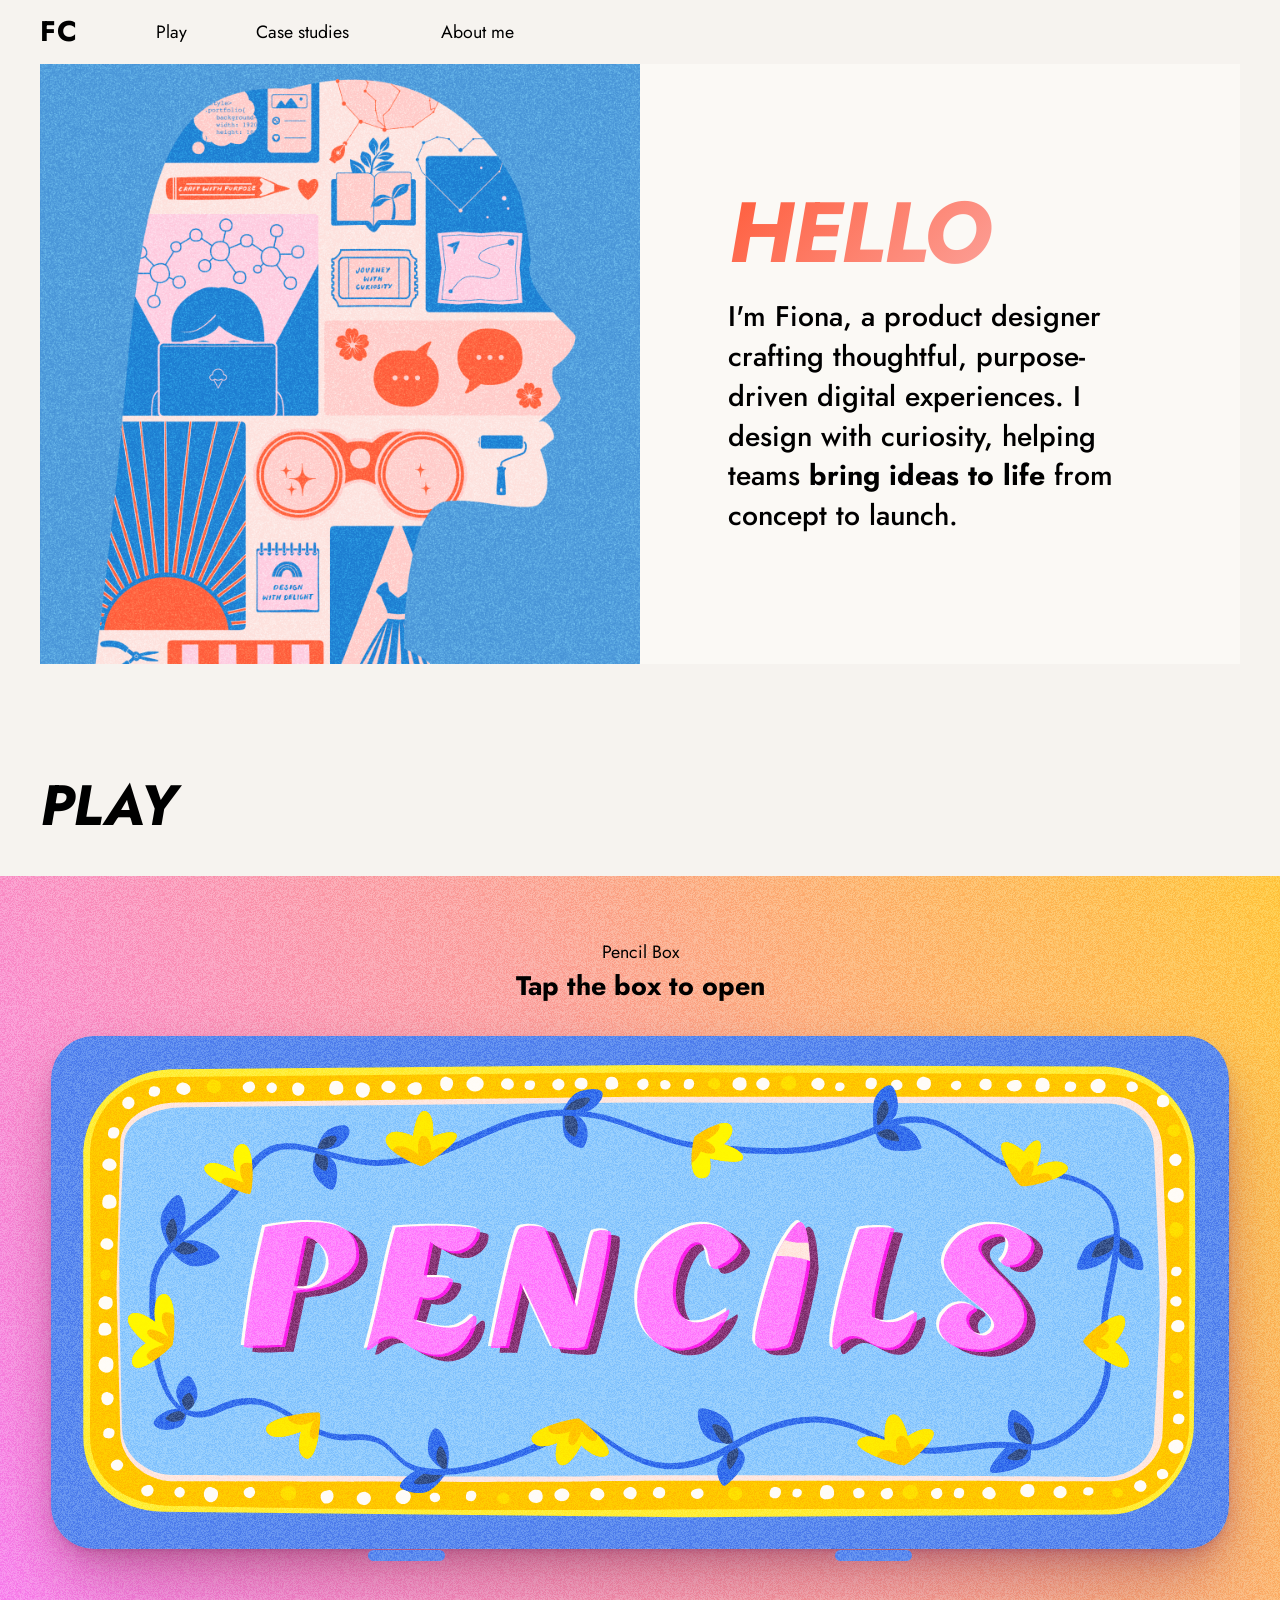
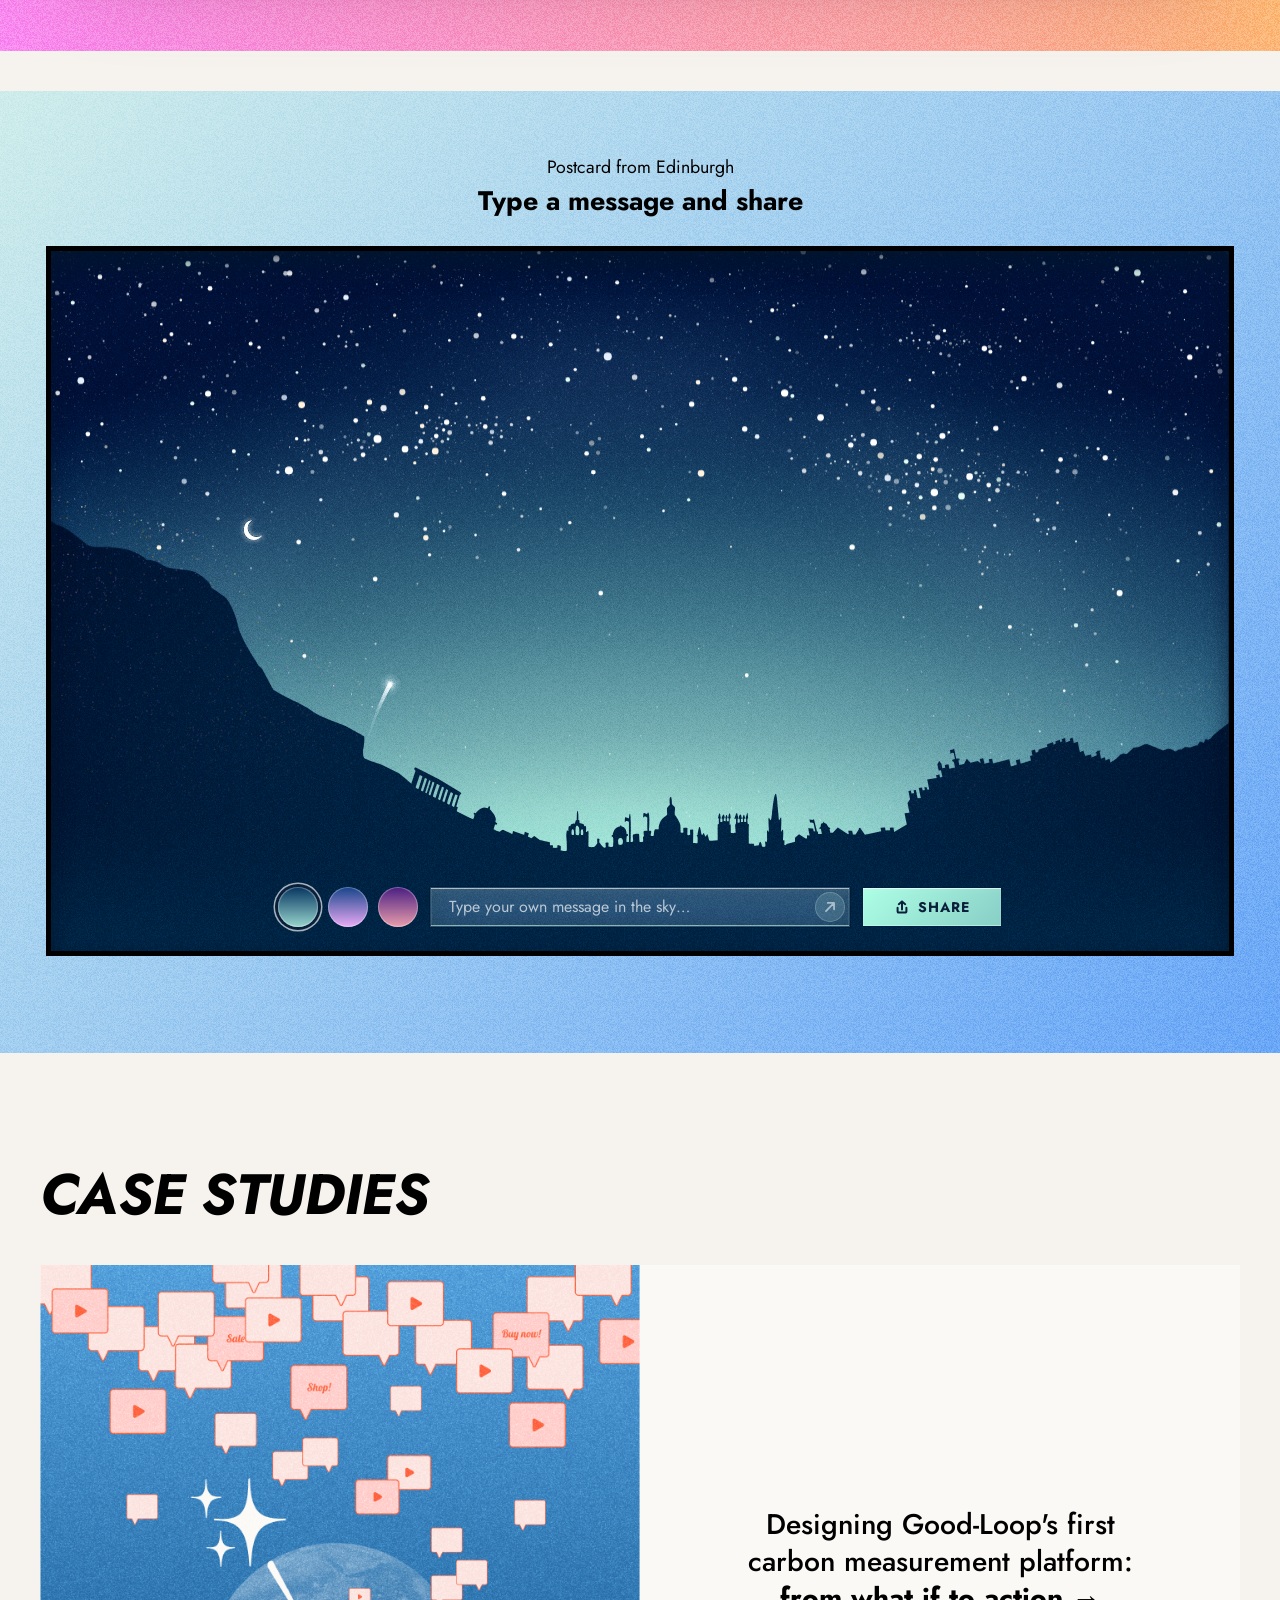
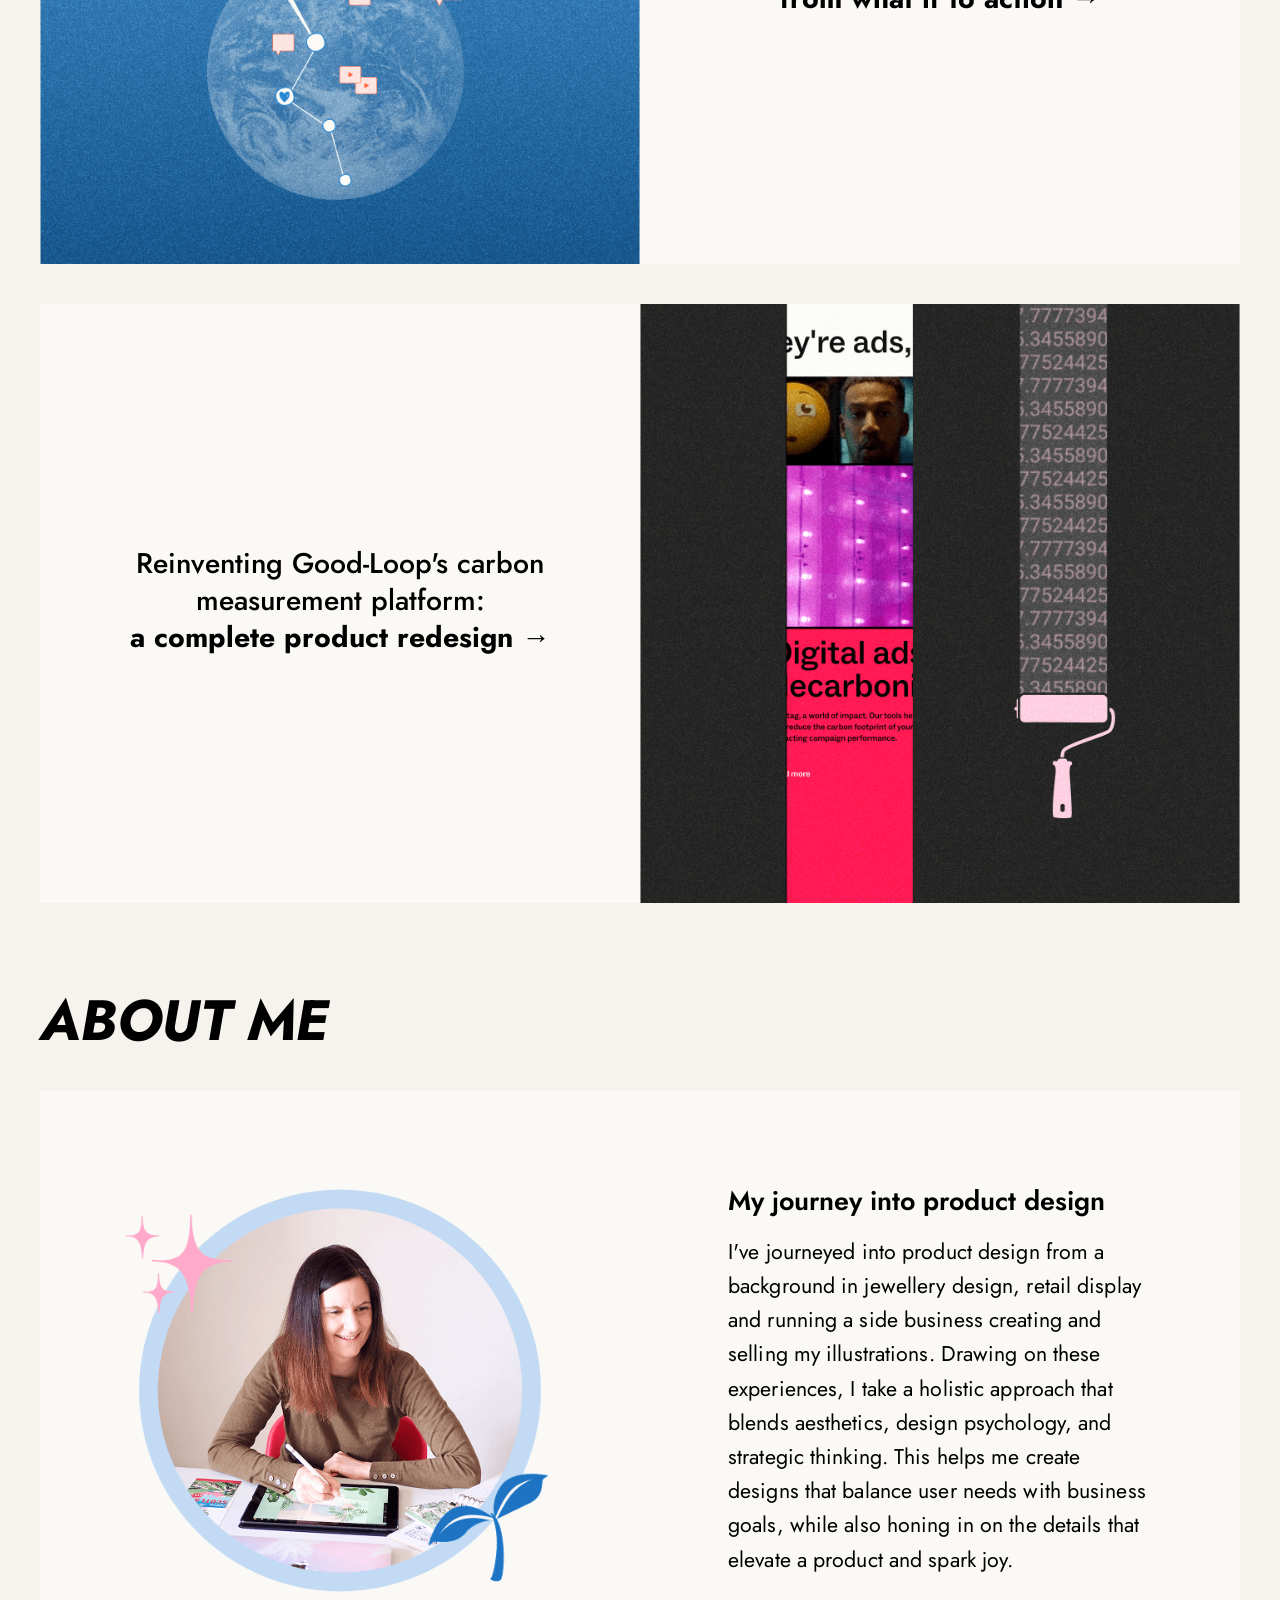
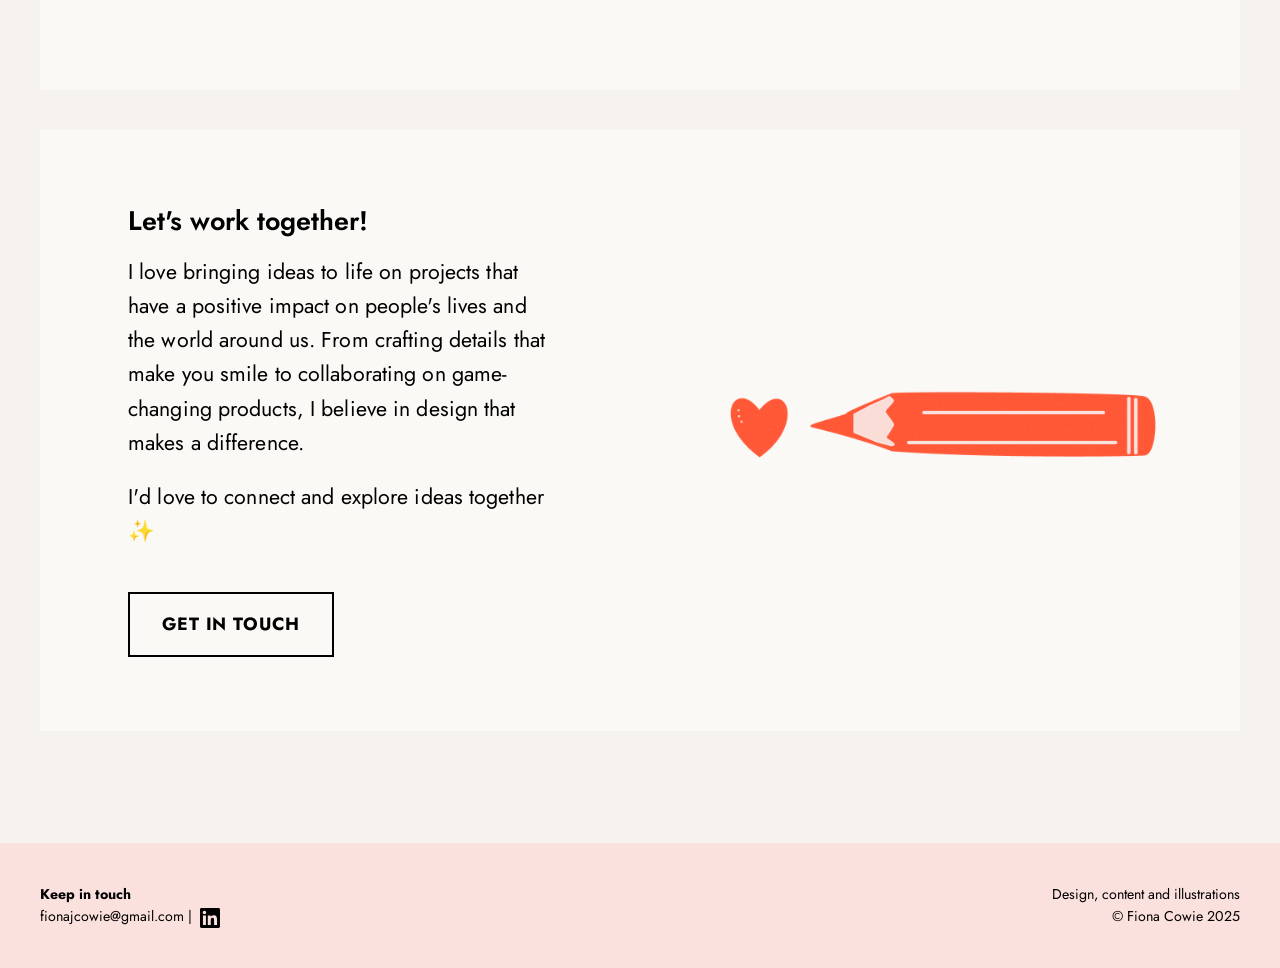
==== commit e3efbf42: "Add files via upload" ====
--- a/index.html
+++ b/index.html
@@ -19,7 +19,7 @@
     
     <link rel="stylesheet" href="styles.css">
     <link rel="stylesheet" href="postcard.css">
-    <link rel="stylesheet" href="pencilbox.css">
+    <link rel="stylesheet" href="pencilbox.css?v=2026-11-20c">
     <link rel="preconnect" href="https://fonts.googleapis.com">
     <link rel="preconnect" href="https://fonts.gstatic.com" crossorigin>
     <link href="https://fonts.googleapis.com/css2?family=Flamenco:wght@300&family=Jost:ital,wght@0,400;0,500;0,700;1,400;1,700&display=swap" rel="stylesheet">
@@ -240,6 +240,6 @@
 
     <script src="script.js"></script>
     <script src="postcard.js" defer></script>
-    <script src="pencilbox.js" defer></script>
+    <script src="pencilbox.js?v=2026-11-20c" defer></script>
 </body>
 </html>
--- a/postcard.css
+++ b/postcard.css
@@ -21,6 +21,7 @@
 @property --pc-bg2 { syntax: '<color>'; inherits: false; initial-value: #6AA8F7; }
 /* a registered length, so a calc() strip (the received view's) reaches postcard.js as plain pixels */
 /* the sky's glow and horizon colours, for the glass controls; registered so they fade with the sky */
+@property --pc-shade { syntax: '<color>'; inherits: true; initial-value: #031830; }
 @property --pc-sky-a { syntax: '<color>'; inherits: true; initial-value: #ADFFE5; }
 @property --pc-sky-b { syntax: '<color>'; inherits: true; initial-value: #88CEC6; }
 @property --pc-strip { syntax: '<length>'; inherits: true; initial-value: 0px; }
@@ -35,9 +36,9 @@
     gap: clamp(20px, 3vw, 32px);
     width: 100vw;
     margin-left: calc(50% - 50vw);
-    padding: clamp(24px, 3.5vw, 40px) var(--pc-side) clamp(28px, 3.5vw, 40px);
+    padding: clamp(24px, 3.5vw, 40px) var(--pc-side) clamp(28px, 3.5vw, 44px);
     background: linear-gradient(135deg, var(--pc-bg1), var(--pc-bg2));
-    transition: --pc-bg1 1.2s ease, --pc-bg2 1.2s ease, --pc-sky-a 1.2s ease, --pc-sky-b 1.2s ease;
+    transition: --pc-bg1 1.2s ease, --pc-bg2 1.2s ease, --pc-sky-a 1.2s ease, --pc-sky-b 1.2s ease, --pc-shade 1.2s ease;
 }
 
 /* grain over the card's colour (a still tile made once by postcard.js) */
@@ -53,9 +54,9 @@
     opacity: var(--pc-grain, 0.35);
 }
 
-/* the thin black frame round the postcard (your button outline weight) */
+/* the black frame round the postcard: the case study cards' outline (5px, 19 Nov) */
 .pc-card.pc-framed .pc-postcard {
-    box-shadow: 0 0 0 clamp(2px, 0.21vw, 3px) var(--pc-ink);
+    box-shadow: 0 0 0 5px var(--pc-ink);
 }
 
 /* sized like the rest of the home page: label as the case-study meta text, title as the About card headings */
@@ -269,7 +270,7 @@
     border: var(--pc-edge) solid var(--pc-ink);
     color: var(--pc-ink);
     font-family: inherit;
-    font-weight: 400;
+    font-weight: var(--pc-label-weight, 500);
     font-size: 14px;
     text-transform: uppercase;
     letter-spacing: 0.08em;
@@ -308,7 +309,9 @@
        not a letterbox); on a big screen the sky is about 1.75 : 1 */
     .pc-card {
         --pc-strip: 88px;                  /* postcard.js reads this and adds that much ground below the skyline */
-        --pc-room: 200px;                  /* heading + the card's padding, so heading and postcard fit one screen */
+        --pc-room: 192px;                  /* heading + the card's padding, so heading and postcard fit one screen */
+        min-height: 100svh;                /* the band fills the screen once the top bar slides away; postcard centred in it */
+        align-content: center;
         --pc-w: max(min(calc(100vw - 2 * var(--pc-side)), 1200px, calc((100svh - var(--pc-room) - var(--pc-strip)) * 2)),
                     min(calc(100vw - 2 * var(--pc-side)), 560px));
     }
@@ -408,6 +411,29 @@
 }
 /* SHARE on hover: filled with the sky's own pastel, navy words (as before) */
 .pc-card:not(.pc-flat) .pc-body > .pc-controls .pc-share:hover { background: var(--pc-sky-hi, var(--pc-hover)); color: #0A1F3A; transform: scale(1.02); }
+/* SHARE always carries the sky's pastel (19 Nov, Fiona: lifts things); hover = a deeper version of it that grows a
+   little, like the site's buttons. Only the pastel layer grows (by 2px each side, no scaling), so the lettering never
+   moves or softens (scaling text blurred it on standard-resolution monitors). */
+.pc-card:not(.pc-flat) .pc-body > .pc-controls .pc-share:not([aria-busy="true"]) {
+    background: transparent;
+    box-shadow: none;
+    overflow: visible;                     /* so the pastel can grow past the edge */
+    color: #0A1F3A;
+    -webkit-font-smoothing: auto; -moz-osx-font-smoothing: auto;   /* navy on pastel: normal smoothing */
+}
+.pc-card:not(.pc-flat) .pc-body > .pc-controls .pc-share:not([aria-busy="true"])::after {
+    display: block;
+    inset: 0;
+    background: var(--pc-sky-hi, var(--pc-hover));
+    opacity: 1;
+    box-shadow: var(--g-edge);
+    transition: inset 0.3s ease, box-shadow 0.3s ease;
+}
+.pc-card:not(.pc-flat) .pc-body > .pc-controls .pc-share:not([aria-busy="true"]):hover { background: transparent; box-shadow: none; transform: none; }
+.pc-card:not(.pc-flat) .pc-body > .pc-controls .pc-share:not([aria-busy="true"]):hover::after {
+    inset: -2px;
+    box-shadow: var(--g-edge), inset 0 0 0 999px rgba(10, 31, 58, 0.14);
+}
 /* focus: the rim becomes an even, softer white line (60%), 1.5px */
 .pc-card:not(.pc-flat) .pc-body > .pc-controls :is(.pc-field-row:focus-within, .pc-share:focus-visible) {
     outline: none;
@@ -458,7 +484,7 @@
         flex-wrap: nowrap;
         margin-bottom: calc((var(--pc-strip) - 40px) / 2);
     }
-    .pc-field { width: 420px; }
+    .pc-field { width: clamp(260px, calc(var(--pc-w) - 380px), 420px); }   /* narrower on small postcards, so the row always fits */
     .pc-field-row { height: 40px; }
     .pc-send { width: 30px; height: 30px; }
     .pc-help { position: absolute; top: calc(100% + 3px); left: 0; right: 0; font-size: 13px; line-height: 1.2; color: rgba(255, 255, 255, 0.72); }
@@ -475,24 +501,24 @@
     padding: 0 22px;
     border-radius: 999px;
     background: transparent;
-    border: 1px solid #0A1F3A;
-    color: #0A1F3A;
+    border: clamp(2px, 0.21vw, 3px) solid #000;   /* the site's CTA border (19 Nov) */
+    color: #000;
     font-family: inherit;
-    font-weight: 400;
+    font-weight: var(--pc-label-weight, 500);
     font-size: 15px;
     text-transform: uppercase;
     letter-spacing: 0.08em;
     white-space: nowrap;
     cursor: pointer;
-    transition: background 0.3s ease, border-color 0.3s ease, color 0.3s ease, transform 0.3s ease;
-}
-.pc-btn:not(:disabled):hover { background: var(--pc-sky-hi, var(--pc-hover)); border-color: #0A1F3A; color: #0A1F3A; transform: scale(1.02); }
-.pc-btn:focus-visible { outline: none; box-shadow: inset 0 0 0 1px #0A1F3A; }   /* the edge goes 2px: one clean line */
+    transition: background 0.3s ease, border-color 0.3s ease, color 0.3s ease, transform 0.3s ease, box-shadow 0.3s ease;
+}
+.pc-btn:not(:disabled):hover { background: var(--pc-sky-hi, var(--pc-hover)); border-color: #000; color: #000; box-shadow: 0 0 0 1px #000; }   /* the site's CTA hover, scaled to these smaller buttons: the border grows by 1px; no scaling, so the text stays crisp */
+.pc-btn:focus-visible { outline: 2px solid var(--pc-focus, #FF5D3C); outline-offset: 2px; }   /* the site's coral focus ring */
 .pc-btn:disabled { opacity: 0.4; cursor: default; }
 .pc-btn[hidden] { display: none; }
 /* the main action, and "Write your own" on the received view: the navy pill */
-.pc-btn.pc-save, .pc-btn.pc-share-video, a.pc-btn.pc-own { background: #0A1F3A; color: #fff; text-decoration: none; }
-.pc-btn.pc-save:focus-visible, .pc-btn.pc-share-video:focus-visible, a.pc-btn.pc-own:focus-visible { outline: 2px solid #0A1F3A; outline-offset: 3px; box-shadow: none; }
+.pc-btn.pc-save, .pc-btn.pc-share-video, a.pc-btn.pc-own { background: #0A1F3A; border-color: #000; color: #fff; text-decoration: none; }
+.pc-btn.pc-save:focus-visible, .pc-btn.pc-share-video:focus-visible, a.pc-btn.pc-own:focus-visible { outline: 2px solid var(--pc-focus, #FF5D3C); outline-offset: 2px; }
 
 /* ---------- shared view: someone opened a postcard link (postcard.html only) ---------- */
 .pc-viewer-bar { display: none; }
@@ -580,13 +606,13 @@
     height: 40px;
     box-sizing: border-box;
     padding: 0 16px;
-    border: 1px solid rgba(10, 31, 58, 0.45);
+    border: clamp(2px, 0.21vw, 3px) solid #000;   /* matches the buttons beside it */
     border-radius: 999px;
     background: #fff;
     color: #0A1F3A;
     font-size: 14px;
 }
-.pc-link:focus-visible { outline: none; border-color: #0A1F3A; box-shadow: inset 0 0 0 1px #0A1F3A; }
+.pc-link:focus-visible { outline: 2px solid var(--pc-focus, #FF5D3C); outline-offset: 2px; }
 
 .pc-sheet-media {
     position: relative;
@@ -642,3 +668,47 @@
     .pc-page .pc-card { --pc-room: 220px; }
     .pc-page .pc-card.pc-viewer { --pc-room: 290px; }
 }
+
+/* ---------- corners (19 Nov, to try): CARD.corners 'round' (default) | 'sharp' (field, SHARE and the pills) | 'square' (also the sky and send buttons) ----------
+   Square-cornered like the site's own CTA buttons. */
+:is(.pc-card, .pc-sheet).pc-sharp :is(.pc-field-row, .pc-share, .pc-btn, .pc-link),
+:is(.pc-card, .pc-sheet).pc-sharp .pc-byline a,
+.pc-sheet.pc-sharp .pc-sheet-card,
+.pc-sheet.pc-sharp .pc-sheet-media { border-radius: 0; }
+.pc-card.pc-sharp.pc-square :is(.pc-swatch, .pc-send) { border-radius: 0; }
+
+/* square postcard (19 Nov): with sharp corners, the postcard itself is square-cornered like a printed card */
+.pc-card.pc-sharp .pc-postcard { border-radius: 0; }
+
+/* ---------- home page, laptops and up (19 Nov): comfortable space round the postcard ----------
+   The band can be taller than the screen; the postcard keeps its earlier size (it fits one screen with its heading).
+   Generous room above the heading and below the postcard, so nothing feels cramped or cut off while scrolling. */
+@media (min-width: 601px) {
+    .play .pc-card:not(.pc-viewer) {
+        --pc-room: 200px;
+        min-height: 0;
+        padding-top: clamp(56px, 5vw, 80px);
+        padding-bottom: clamp(88px, 8vw, 120px);
+        gap: clamp(28px, 2.5vw, 36px);
+        align-content: start;
+    }
+}
+
+/* the share icon's line weight follows the label weight (CARD.labelWeight), so icon and word look equally heavy */
+.pc-share > svg:not(.pc-ring) path { stroke-width: var(--pc-icon-stroke, 1.7); }
+
+/* ---------- looking through a window (20 Nov, to try): a soft shadow inside the frame, stronger at the top ----------
+   CARD.windowShade sets the strength (0 = off). Above the sky and skyline, below the controls. */
+.pc-postcard::after {
+    content: '';
+    position: absolute;
+    inset: 0;
+    pointer-events: none;
+    opacity: var(--pc-window, 1);
+    /* mostly from the top (the window's top edge casting it), only a little at the sides, nothing hugging the frame */
+    box-shadow:
+        inset 0 26px 32px -20px color-mix(in srgb, var(--pc-shade, #031830) 92%, transparent),
+        inset 14px 0 22px -16px color-mix(in srgb, var(--pc-shade, #031830) 55%, transparent),
+        inset -14px 0 22px -16px color-mix(in srgb, var(--pc-shade, #031830) 55%, transparent);
+    transition: box-shadow 1.2s ease;
+}
--- a/pencilbox.css
+++ b/pencilbox.css
@@ -11,7 +11,7 @@
 .pb {
   --pb-blue: #5B8BEF; --pb-navy: #0F2D47; --pb-paper: #FAF8F4;
   --pb-hi: linear-gradient(135deg, #CCDCFB 0%, #FFD1F6 60%, #FFEAA6 100%);   /* hover: always the Flowers pencil's pastel (blue → pink → gold) */
-  --pb-focus: #FF5D3C;
+  --pb-focus: #0F2D47;   /* focus on light grounds: navy (Fiona chose B, 19 Nov; the site uses coral) */
 }
 /* =====================================================================================================
    PENCIL BOX CARD: everything below is scoped to .pb-card (classes start pb-), like the postcard (pc-)
@@ -25,14 +25,18 @@
   display: grid; justify-items: center; gap: clamp(20px, 3vw, 32px);
   width: 100vw; margin-left: calc(50% - 50vw);
   padding: clamp(24px, 3.5vw, 40px) var(--pb-side) clamp(28px, 3.5vw, 44px);
-  background: linear-gradient(240deg, #FFCB45 0%, #FBA9A6 48%, #F98AF2 100%);
   font-family: "Jost", system-ui, sans-serif;
-  overflow: clip;
-}
+  overflow-x: clip;
+}
+/* the band's colour is its own layer (20 Nov), so on phones it can grow down with the opening lid, as the card grows on
+   laptops: it reaches --pb-ext below the card and is clipped back to the card until the lid swings down */
+.pb-band { position: absolute; left: 0; right: 0; top: 0; bottom: calc(-1 * var(--pb-ext, 0px)); z-index: -1; pointer-events: none;
+  background: linear-gradient(240deg, #FFCB45 0%, #FBA9A6 48%, #F98AF2 100%); clip-path: inset(0 0 var(--pb-ext, 0px) 0); }
 /* faint pencils scattered across the band, then the postcard's still grain over the colour */
-.pb-card::before, .pb-card::after { content: ""; position: absolute; inset: 0; z-index: -1; pointer-events: none; }
-.pb-card::before { background-image: var(--pb-pattern, none); background-size: 460px; opacity: .55; }
-.pb-card::after { background-image: var(--pb-grain, none); background-size: var(--pb-grain-size, 160px); mix-blend-mode: soft-light; opacity: .32; }
+.pb-card[data-ext="on"] .pb-band { clip-path: inset(0); }
+.pb-band::before, .pb-band::after { content: ""; position: absolute; inset: 0; pointer-events: none; }
+.pb-band::before { background-image: var(--pb-pattern, none); background-size: 460px; opacity: .55; }
+.pb-band::after { background-image: var(--pb-grain, none); background-size: var(--pb-grain-size, 160px); mix-blend-mode: soft-light; opacity: .32; }
 
 .pb-head { text-align: center; }
 .pb-label { margin: 0; font-size: clamp(16px, 1.39vw, 20px); line-height: 1.4; }
@@ -78,7 +82,9 @@
 .pb-face.inside .pb-grain { opacity: .18; }
 .pb-shade { position: absolute; inset: 0; background: #0B1B2E; opacity: 0; pointer-events: none; }
 .pb-open { position: absolute; inset: 0; width: 100%; border: 0; padding: 0; margin: 0; background: transparent; cursor: pointer; border-radius: var(--r); }
-.pb-open:focus-visible { outline: 3px solid #fff; outline-offset: -10px; }
+.pb-open:focus-visible { outline: none; }
+/* the lid's focus: the navy ring just outside the lid, on the band (19 Nov) */
+.pb-lid:has(.pb-open:focus-visible) { outline: 2px solid var(--pb-focus); outline-offset: 4px; border-radius: var(--r); }
 .pb-sr { position: absolute; width: 1px; height: 1px; overflow: hidden; clip: rect(0 0 0 0); white-space: nowrap; }
 
 /* inside of the lid: navy band, blue panel, the swallows and the author's note */
@@ -95,17 +101,6 @@
   padding-bottom: max(6px, .9cqw); border-bottom: max(1.5px, .16cqw) solid currentColor; }
 .pb-mark-line { font-weight: 500; font-size: max(9px, 1.4cqw); letter-spacing: .3em; margin-right: -.3em; line-height: 1; }
 /* phones: the lid only swings past on the way to full screen, so its inside is just the swallows */
-.pb-tin[data-mode="full"] .pb-pills { display: none; }
-.pb-pills { display: flex; flex-wrap: wrap; justify-content: center; gap: max(8px, 1.2cqw); margin-top: max(6px, 1.8cqw); }
-.pb-pill {
-  all: unset; box-sizing: border-box; cursor: pointer; display: inline-flex; align-items: center; justify-content: center; gap: .4em;
-  height: max(30px, 2.6cqw); padding: 0 max(14px, 1.5cqw); border-radius: 999px;
-  background: rgba(251, 249, 245, .5); color: #000;
-  font: 500 max(12px, 1.25cqw)/1 "Jost", system-ui, sans-serif; text-transform: uppercase; letter-spacing: .04em; white-space: nowrap;
-  transition: background .3s ease, transform .3s ease;
-}
-.pb-pill:hover { background: var(--pb-hi); transform: scale(1.02); }
-.pb-pill:focus-visible { outline: 2px solid #fff; outline-offset: 2px; }
 
 /* ---------- inside the box: Final Five's tray and paper (its styles, unchanged apart from the font) ---------- */
 .pb .desk { display: grid; gap: max(8px, 1.3cqw); }
@@ -116,20 +111,25 @@
 }
 .pb .box-top { display: flex; flex-wrap: wrap; justify-content: space-between; align-items: baseline; gap: 4px 16px; }
 .pb .box-note { color: var(--muted); font-size: 14px; }
+/* light text on the navy tray: thinner smoothing on Macs */
+.pb .desk { -webkit-font-smoothing: antialiased; -moz-osx-font-smoothing: grayscale; }
 .pb .box-title { font: 500 11px/1 "Jost", system-ui, sans-serif; letter-spacing: .14em; text-transform: uppercase; color: var(--muted); transition: opacity .4s ease; }
 .pb .box-title.swap { opacity: 0; }
 .pb .slots { display: grid; grid-template-columns: repeat(5, minmax(0, 1fr)); gap: 8px; background: var(--pb-tex), #0A1829; background-blend-mode: soft-light, normal; border-radius: 8px; padding: 10px 8px 6px; box-shadow: inset 0 6px 14px #0009; }
 .pb .slot { appearance: none; border: 0; background: transparent; color: var(--muted); display: grid; justify-items: center; gap: 4px; padding: 4px 2px 6px; cursor: pointer; border-radius: 8px; font: 500 13px/1.2 "Jost", system-ui, sans-serif; }
 .pb .slot svg { width: 100%; max-width: 44px; height: 118px; overflow: visible; transition: transform .25s cubic-bezier(.3,1.4,.5,1), opacity .25s ease; }
-.pb .slot:hover svg { transform: translateY(-8px); }
+@media (hover: hover) { .pb .slot:hover svg { transform: translateY(-8px); } }
 .pb .slot.nudge svg { animation: pbNudge .5s cubic-bezier(.3,1.4,.5,1) var(--d, 0ms); }
 @keyframes pbNudge { 40% { transform: translateY(-10px); } 100% { transform: none; } }
 @keyframes pbNudgeSide { 40% { transform: translateX(8px); } 100% { transform: none; } }
 .pb .slot[aria-pressed="true"] { color: var(--ink); background: #ffffff08; }
 .pb .slot[aria-pressed="true"] svg { transform: translateY(-18px); opacity: .22; }
-.pb .slot[aria-pressed="true"] .name::before { content: ""; display: inline-block; width: 6px; height: 6px; border-radius: 50%; background: var(--focus); margin-right: 6px; vertical-align: middle; }
+.pb .slot .name { position: relative; white-space: nowrap; }
+/* the picked pencil's dot hangs to the left of its name, outside the text, so a longer name never wraps onto a second
+   line (which made the tray taller and the paper shrink between pencils on small phones; Fiona, 19 Nov) */
+.pb .slot[aria-pressed="true"] .name::before { content: ""; position: absolute; right: 100%; top: 50%; width: 6px; height: 6px; margin: -3px 5px 0 0; border-radius: 50%; background: var(--focus); }
 .pb .slot .key { display: none; }
-.pb .slot:focus-visible { outline: 2px solid var(--focus); outline-offset: 2px; }
+.pb .slot:focus-visible { outline: 1.5px solid rgba(255, 255, 255, .6); outline-offset: 2px; }   /* on navy: a soft white line (19 Nov) */
 
 /* desktop: the tray down the side, pencils lying flat and pointing at the paper (Final Five "side") */
 @media (min-width: 700px) {
@@ -140,7 +140,7 @@
   .pb .desk .slots { grid-template-columns: 1fr; grid-auto-rows: 1fr; padding: 8px 6px; gap: 2px; }
   .pb .desk .slot { padding: 6px 2px; align-content: center; }
   .pb .desk .slot svg { width: 100%; max-width: 104px; height: 30px; }
-  .pb .desk .slot:hover svg { transform: translateX(6px); }
+  @media (hover: hover) { .pb .desk .slot:hover svg { transform: translateX(6px); } }
   .pb .desk .slot[aria-pressed="true"] svg { transform: translateX(14px); }
   .pb .desk .slot .name { font-size: 12px; }
   .pb .desk .slot.nudge svg { animation-name: pbNudgeSide; }
@@ -163,9 +163,10 @@
 .pb .stage > .hint {
   inset: auto; left: 16px; top: 14px; width: auto; height: auto; z-index: 2;
   font: 500 12px/1 "Jost", system-ui, sans-serif; letter-spacing: .04em;
-  color: #3A3D42; background: #3A3D4212; border: 1px solid #3A3D4226; padding: 7px 11px; border-radius: 999px; transition: opacity .6s ease;
+  color: #3A3D42; background: #3A3D4212; border: 1px solid #3A3D4226; padding: 7px 11px; border-radius: 0; transition: opacity .6s ease;   /* square, like the postcard (19 Nov) */
 }
 .pb .stage > .hint.gone { opacity: 0; }
+.pb .stage > .hint:empty { display: none; }
 .pb .stage > .fps-badge { display: none; }
 .pb .stage > .sheet { z-index: 1; background: var(--pb-paper); box-shadow: 0 18px 40px #0003; will-change: transform; }
 .pb .stage > .sheet > * { position: absolute; inset: 0; width: 100%; height: 100%; }
@@ -184,7 +185,7 @@
 .pb-rb { position: relative; }
 .pb-rb::after {
   content: attr(data-tip); position: absolute; left: 50%; bottom: calc(100% + 8px); transform: translate(-50%, 4px);
-  padding: 5px 9px; border-radius: 999px; background: var(--pb-navy); color: #fff;
+  padding: 5px 9px; border-radius: 0; background: var(--pb-hi); color: var(--pb-navy);   /* the hovered button's pastel, navy words (19 Nov) */
   font: 500 12px/1 "Jost", system-ui, sans-serif; letter-spacing: .02em; white-space: nowrap;
   opacity: 0; pointer-events: none; transition: opacity .15s ease, transform .15s ease;
 }
@@ -192,20 +193,25 @@
 @media (hover: hover) { .pb-rb:hover::after { opacity: 1; transform: translate(-50%, 0); transition-delay: .25s; } .pb-rb:first-child:hover::after { transform: none; } }
 .pb-rb:focus-visible::after { opacity: 1; transform: translate(-50%, 0); }
 .pb-rb:first-child:focus-visible::after { transform: none; }
+/* after a click, the label goes until the pointer leaves the button; next hover shows the new wording (19 Nov) */
+.pb-rb.pb-tip-off::after { opacity: 0 !important; transition: none !important; }
 .pb-rb {
   all: unset; box-sizing: border-box; pointer-events: auto; cursor: pointer; flex: none;
   width: 40px; height: 40px; border-radius: 50%; display: grid; place-items: center;
   background: var(--pb-navy); color: #fff; transition: background .3s ease, color .3s ease, transform .3s ease;
 }
 .pb-rb svg { width: 20px; height: 20px; fill: none; stroke: currentColor; stroke-width: 1.7; stroke-linecap: round; stroke-linejoin: round; }
-.pb-rb:hover { background: var(--pb-hi); color: var(--pb-navy); transform: scale(1.04); }
+/* hover only where there is a real pointer: phones keep a tapped button "hovered", which made the flipped eraser /
+   pencil look switched on (20 Nov). On touch the pastel shows only while the finger is on the button. */
+@media (hover: hover) { .pb-rb:hover { background: var(--pb-hi); color: var(--pb-navy); transform: scale(1.04); } }
+@media (hover: none) { .pb-rb:active { background: var(--pb-hi); color: var(--pb-navy); } }
 .pb-rb:active { transform: scale(.95); }
 .pb-rb:focus-visible { outline: 2px solid var(--pb-focus); outline-offset: 2px; }
 .pb-rb .off { display: none; }
 .pb-rb .pb-hand { transform-box: view-box; transform-origin: 12px 12px; transition: transform .25s ease; }
 .pb-rb.alt .pb-hand { transform: scaleX(-1); }   /* left hand: the same hand, mirrored */
 .pb-rb.alt .on { display: none; } .pb-rb.alt .off { display: inline; }   /* second icon: pencil (eraser in hand), crossed speaker (sound off) */
-.pb-status { position: absolute; z-index: 3; right: 16px; top: 14px; pointer-events: none; font: 500 12px/1.2 "Jost", system-ui, sans-serif; color: #3A3D42; background: #FAF8F4E6; border: 1px solid #3A3D4224; padding: 6px 10px; border-radius: 999px; transition: opacity .3s ease; }
+.pb-status { position: absolute; z-index: 3; right: 16px; top: 14px; pointer-events: none; font: 500 12px/1.2 "Jost", system-ui, sans-serif; color: #3A3D42; background: #FAF8F4E6; border: 1px solid #3A3D4224; padding: 6px 10px; border-radius: 0; transition: opacity .3s ease; }
 .pb-status:empty { opacity: 0; }
 @media (max-width: 699px) {
   .pb-controls { left: 2px; bottom: 2px; gap: 8px; }
@@ -215,16 +221,19 @@
 /* the playground's panel stays in the page for the engine to read its settings from, but never shows */
 .pb .panel[hidden] { display: none !important; }
 
-@media (prefers-reduced-motion: reduce) { .pb-lid, .pb-rb, .pb-pill { transition: none; } }
+@media (prefers-reduced-motion: reduce) { .pb-lid, .pb-rb, .pb-close-text { transition: none; } }
 
 /* ---------- phones: the open tin goes full screen ---------- */
 html.pb-locked, html.pb-locked body { overflow: hidden; overscroll-behavior: none; }
 .pb-full {
-  position: fixed; inset: 0; z-index: 1000; display: flex; background: var(--pb-tex), var(--pb-blue); background-blend-mode: soft-light, normal;
+  position: fixed; inset: 0; z-index: 1000; display: flex;
   padding: max(6px, env(safe-area-inset-top)) max(6px, env(safe-area-inset-right)) max(6px, env(safe-area-inset-bottom)) max(6px, env(safe-area-inset-left));
   overscroll-behavior: contain; touch-action: none; font-family: "Jost", system-ui, sans-serif; color: #000;
 }
 .pb-full[hidden] { display: none; }
+/* the blue edge is its own layer: it grows out of the box on its own while the tray and paper fade in (19 Nov) */
+.pb-full-bg { position: absolute; inset: 0; z-index: -1; background: var(--pb-tex), var(--pb-blue); background-blend-mode: soft-light, normal; }
+.pb-full { isolation: isolate; }
 .pb-full > .pb-inner { flex: 1; min-height: 0; display: flex; flex-direction: column; border-radius: 18px; padding: 10px; }
 .pb-full .desk { flex: 1; min-height: 0; grid-template-rows: auto minmax(0, 1fr); gap: 10px; }
 .pb-full .pb-area { display: grid; place-items: center; }
@@ -248,15 +257,16 @@
   background: rgba(255,255,255,.1); border: 1px solid rgba(255,255,255,.5); color: #fff; transition: background .3s ease, color .3s ease;
 }
 .pb-full .pb-x svg { width: 18px; height: 18px; fill: none; stroke: currentColor; stroke-width: 1.8; stroke-linecap: round; }
-.pb-full .pb-x:hover { background: var(--pb-hi); color: var(--pb-navy); border-color: transparent; }
-.pb-full .pb-x:focus-visible { outline: 2px solid #fff; outline-offset: 2px; }
+@media (hover: hover) { .pb-full .pb-x:hover { background: var(--pb-hi); color: var(--pb-navy); border-color: transparent; } }
+.pb-full .pb-x:active { background: var(--pb-hi); color: var(--pb-navy); border-color: transparent; }
+.pb-full .pb-x:focus-visible { outline: 1.5px solid rgba(255, 255, 255, .6); outline-offset: 2px; }   /* on navy: a soft white line (19 Nov) */
 
 /* phones: while the lid opens and closes, the box shows a small copy of the paper */
 .pb-peek { all: unset; box-sizing: border-box; position: absolute; inset: max(5px, .65cqw); cursor: pointer;
   border-radius: max(12px, 3.2cqw); background: var(--pb-tex), var(--pb-navy); background-blend-mode: soft-light, normal; padding: 10px; display: grid; }
 .pb-peek[hidden] { display: none; }
 .pb-peek canvas { position: absolute; inset: 10px; width: calc(100% - 20px); height: calc(100% - 20px); display: block; border-radius: 10px; background: var(--pb-paper); }
-.pb-more { margin: -6px 0 0; font-size: clamp(15px, 1.11vw, 16px); line-height: 1.4; text-align: center; }
+.pb-more { margin: 0; text-align: center; }
 /* like the postcard's "See my portfolio": bold black on the band, the pastel as a pill behind it on hover */
 
 /* inside of the lid (v22): the back of the front's raised artwork, pressed in and upside down (the lid has flipped
@@ -268,7 +278,6 @@
 .pb-s-dots { filter: url(#pbS-dots); }
 .pb-s-vine { filter: url(#pbS-vine); }
 .pb-note { align-content: end; padding-bottom: max(14px, 3.4cqw); }   /* Close tin at the bottom of the lid (Fiona, 13 Nov: the middle and the top were tried) */
-.pb-pills { position: relative; z-index: 1; margin-top: 0; }
 .pb-lid { will-change: transform; }
 .pb-reverse .pb-join { display: none; }   /* as approved in the experiment: the letters without the joined depth */
 
@@ -276,7 +285,81 @@
    on hover. "× Close box" under the tin as a just-in-case instruction (like "Tap the box to open" above it). */
 @media (hover: hover) { .pb-tin[data-state="open"] .pb-lid:hover { transform: translateY(var(--d, 0px)) rotateX(-175deg); } }
 .pb-more { display: flex; flex-wrap: wrap; justify-content: center; gap: 6px 28px; }
-.pb-close-text { all: unset; cursor: pointer; color: #000; font-weight: 700; padding: 4px 12px; margin: -4px -12px; border-radius: 999px; transition: background .3s ease; }
+.pb-close-text {   /* a quiet link, like the postcard's "See my portfolio": bold words, the pastel behind them on hover, square corners (19 Nov) */
+  all: unset; box-sizing: border-box; cursor: pointer; display: inline-flex; align-items: center; gap: 7px;
+  padding: 4px 10px; margin: -4px -10px; color: #000;
+  font: 700 clamp(15px, 1.11vw, 16px)/1.4 "Jost", system-ui, sans-serif; white-space: nowrap;
+  transition: background .3s ease, color .3s ease;
+}
+.pb-close-text svg { width: 13px; height: 13px; flex: none; fill: none; stroke: currentColor; stroke-width: 2.5; stroke-linecap: round; }
 .pb-more[hidden] { display: none; }
 .pb-close-text:hover, .pb-close-text:focus-visible { background: var(--pb-hi); color: #0F2D47; }
-.pb-close-text:focus-visible { outline: 2px solid #0F2D47; outline-offset: 2px; }
+.pb-close-text:focus-visible { outline: 2px solid var(--pb-focus); outline-offset: 2px; }   /* the light-ground ring (colour to choose) */
+
+/* phones, while the box is full screen: the other Play cards (the postcard's animated sky) are moved out of view
+   behind it, so they pause and the box opens and draws smoothly (19 Nov). Nothing visible changes; the page
+   behind is covered and locked. */
+html.pb-locked .play-cards > :not(.pb-card) { transform: translateX(-300vw); }
+
+/* phones (19 Nov): the band is at least a screen tall, like the postcard's, with the closed box centred, so the
+   postcard's animated sky is off screen when the box is tapped; and the card sits above the next one, so the open
+   lid can hang over it for the moment before the full-screen view takes over */
+.pb-card { z-index: 1; }
+@media (max-width: 600px) {
+  .pb-card { min-height: calc(100svh - 56px); grid-template-rows: auto 1fr; }   /* heading at the top, the box centred below it */
+  .pb-card > .pb-tin { align-self: center; }
+}
+/* each face of the lid drawn once into a single picture (artwork, blends and grain), so the flip moves one image */
+.pb-face > canvas.pb-baked { position: absolute; inset: 0; width: 100%; height: 100%; display: block; pointer-events: none; }
+.pb-face.pb-is-baked > .pb-lid-art, .pb-face.pb-is-baked > .pb-grain, .pb-face.pb-is-baked .pb-reverse { display: none; }
+
+/* laptops and up (19 Nov): the same spacing as the postcard card (postcard v41), so the two Play cards line up;
+   the band no longer has to fit one screen, and the tin keeps its size. The space below follows whatever is last
+   (the tin, or "× Close box" while open). Phones unchanged. */
+@media (min-width: 601px) {
+  .pb-card {
+    padding-top: clamp(56px, 5vw, 80px);
+    padding-bottom: clamp(88px, 8vw, 120px);
+    gap: clamp(28px, 2.5vw, 36px);
+  }
+}
+
+/* laptops (hover): the paper's confirmations ("Sound off", "Eraser", "Glitter pencil"…) are hidden, as the hover labels
+   and the icons already show them; notices ("Pick a pencil…", "Sorry…") still show. Screen readers hear them all. (19 Nov) */
+@media (hover: hover) and (pointer: fine) {
+  .pb-status:not(.pb-notice) { position: absolute; width: 1px; height: 1px; padding: 0; border: 0; overflow: hidden; clip: rect(0 0 0 0); white-space: nowrap; }
+}
+
+/* "Try one out…" (19 Nov): italic capitals, a little larger and lighter, centred over the pencils */
+.pb .box-title { font: italic 700 13px/1 "Jost", system-ui, sans-serif; letter-spacing: .12em; color: #DCE6F2; }   /* bold italic (Fiona); Jost 700 italic is in the site's font link */
+.pb .desk .box-title { letter-spacing: .1em; }
+.pb .box-top { justify-content: center; text-align: center; }
+/* phones (full screen, upright): centred across the tray, the × kept at the right */
+.pb-full .box-top { display: grid; grid-template-columns: 36px 1fr 36px; align-items: center; }
+.pb-full .box-top > .box-title { grid-column: 2; }
+.pb-full .box-top > .pb-x { grid-column: 3; margin: -4px -2px -4px 0; }
+@media (min-width: 700px) {   /* phone on its side: the narrow tray keeps the title left, the × right */
+  .pb-full .desk .box-top { display: flex; text-align: left; }
+}
+/* the picked pencil's colours (19 Nov): the hover on the round tools, their labels, "Close box" and the hint all take a
+   pale version of the pencil in your hand (eraser end too); the Flowers pastel before a pencil is picked */
+.pb[data-pencil="glitter"] { --pb-hi: linear-gradient(135deg, color-mix(in srgb, #5B8BEF, #fff 68%), color-mix(in srgb, #FF83FE, #fff 68%) 60%, color-mix(in srgb, #FFC800, #fff 68%)); }
+.pb[data-pencil="bubbles"] { --pb-hi: linear-gradient(135deg, color-mix(in srgb, #A8C3F7, #fff 45%), color-mix(in srgb, #FFB5FE, #fff 45%) 40%, color-mix(in srgb, #ADCEC0, #fff 45%) 70%, color-mix(in srgb, #FFDE66, #fff 45%)); }
+.pb[data-pencil="stars"] { --pb-hi: linear-gradient(135deg, color-mix(in srgb, #F79AB8, #fff 55%), color-mix(in srgb, #FFA59A, #fff 55%) 55%, color-mix(in srgb, #FFC9A6, #fff 55%)); }
+.pb[data-pencil="flowers"] { --pb-hi: linear-gradient(135deg, color-mix(in srgb, #336FED, #fff 75%), color-mix(in srgb, #FD1BED, #fff 78%) 60%, color-mix(in srgb, #FFC800, #fff 65%)); }
+.pb[data-pencil="birds"] { --pb-hi: linear-gradient(135deg, color-mix(in srgb, #D3E9FE, #fff 20%), color-mix(in srgb, #A9D4FD, #fff 40%) 55%, color-mix(in srgb, #7DBAF6, #fff 55%)); }
+.pb .stage > .hint { color: #0F2D47; border-color: #0F2D4718; background: var(--pb-hi); }   /* the pencil's tint */
+
+/* the lid's two shapes (20 Nov): Fiona's portrait lid on phones held upright, the landscape lid elsewhere */
+.pb-tin:not([data-shape="tall"]) .pb-tall, .pb-tin[data-shape="tall"] .pb-wide { display: none; }
+@media (max-width: 600px) and (orientation: portrait) {
+  .pb-card { --pb-w: min(calc(100vw - 2 * var(--pb-side)), calc((100svh - 260px) * .75)); }
+}
+/* a soft shadow under the closed box (20 Nov): the box's own rounded shape, several soft layers in the band's plum, so it
+   melts into the band; a still layer (not on the flipping lid), hidden while the box is open */
+.pb-tin::before {
+  content: ""; position: absolute; z-index: 0; left: 0; right: 0; top: 0; height: var(--hl, 400px); border-radius: var(--r);
+  box-shadow: 0 2px 3px rgba(120, 35, 80, .12), 0 8px 18px -4px rgba(120, 35, 80, .22), 0 22px 44px -10px rgba(120, 35, 80, .28), 0 44px 90px -20px rgba(120, 35, 80, .30);
+  pointer-events: none; transition: opacity .3s ease;
+}
+.pb-tin:not([data-state="closed"])::before { opacity: 0; transition: none; }
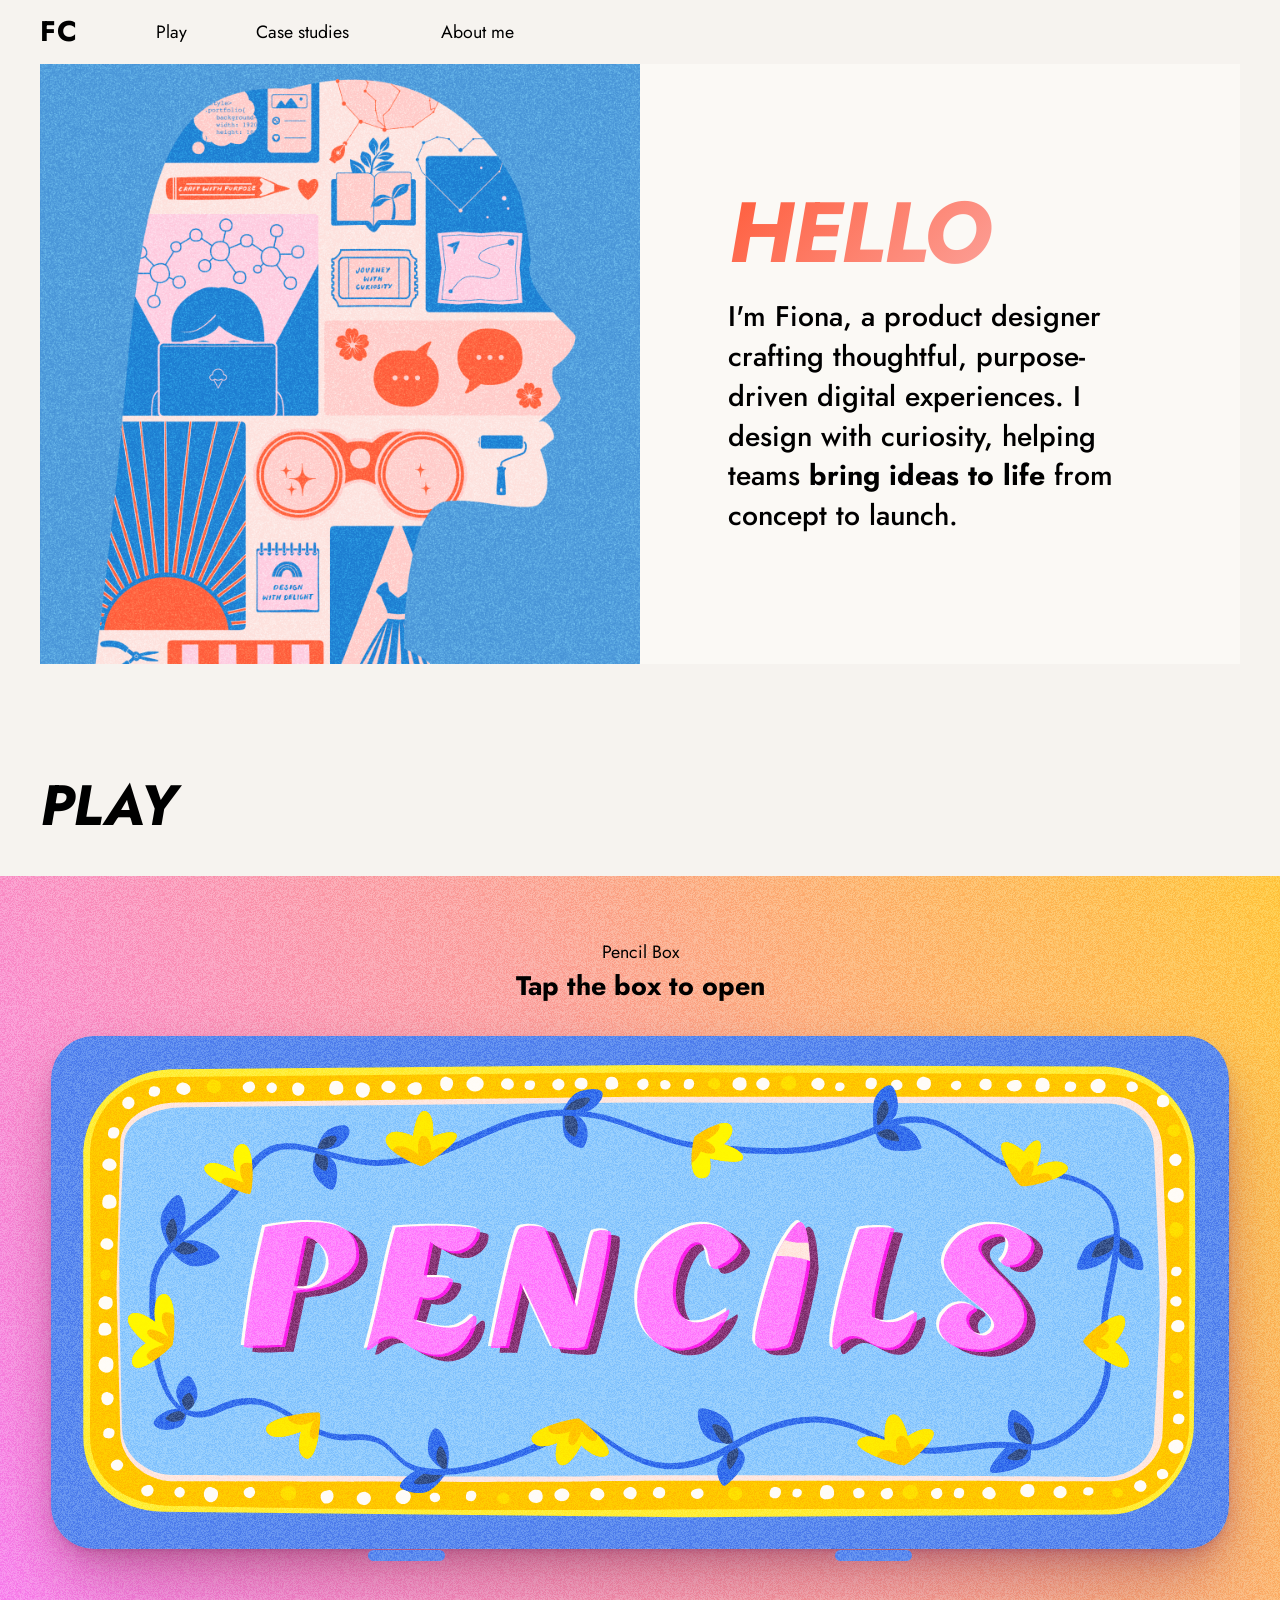
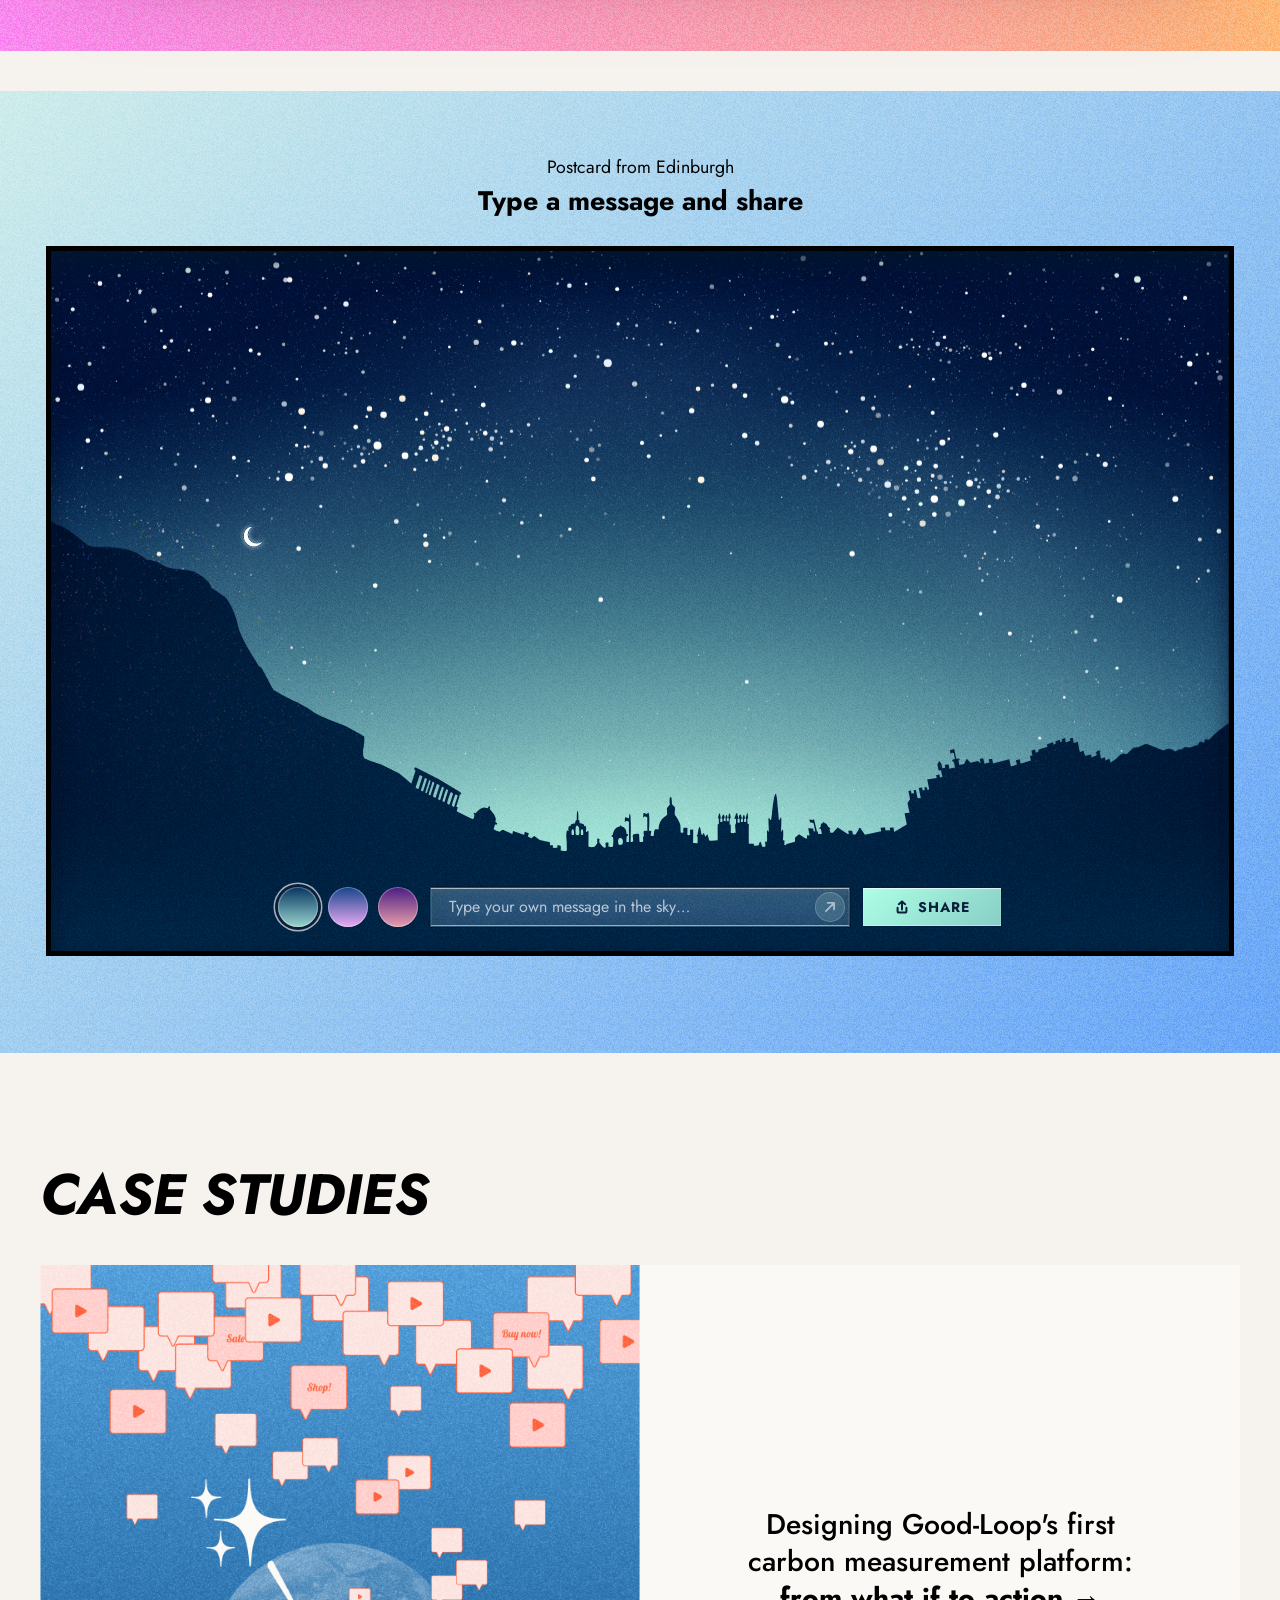
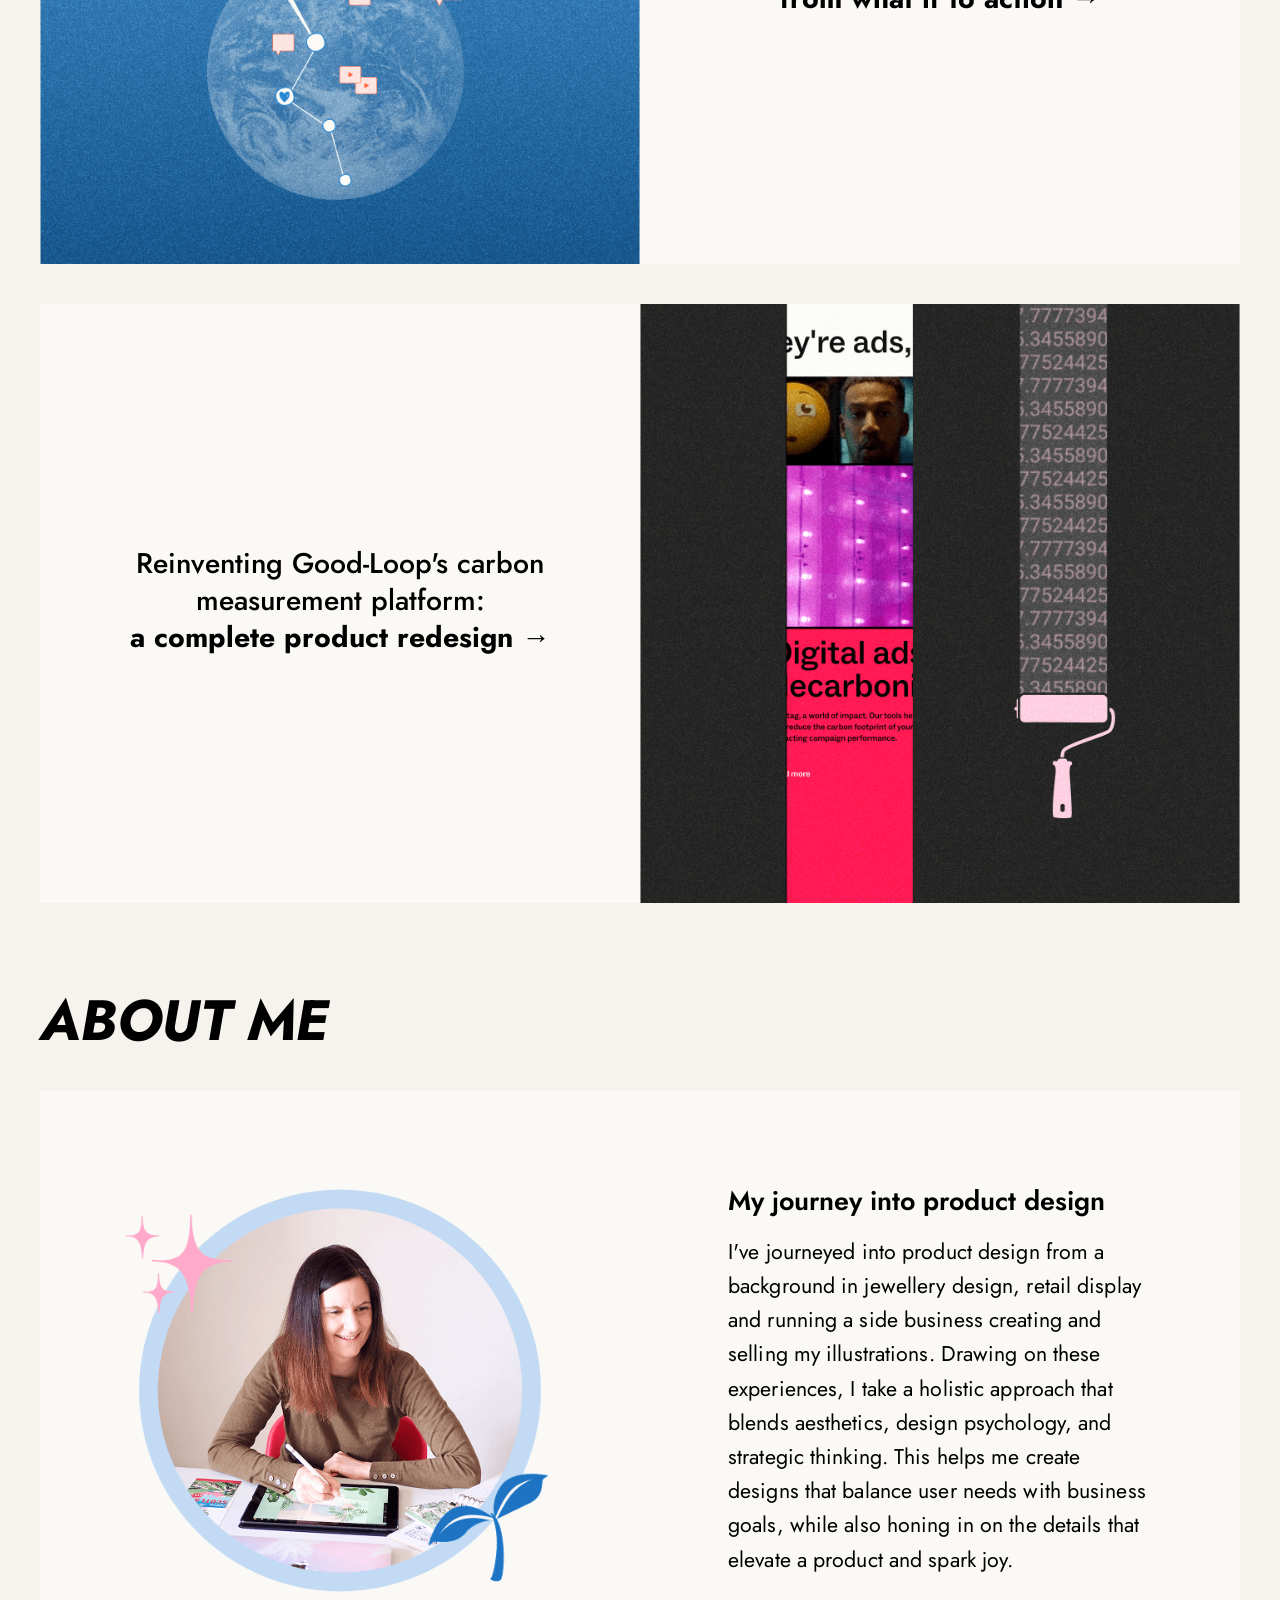
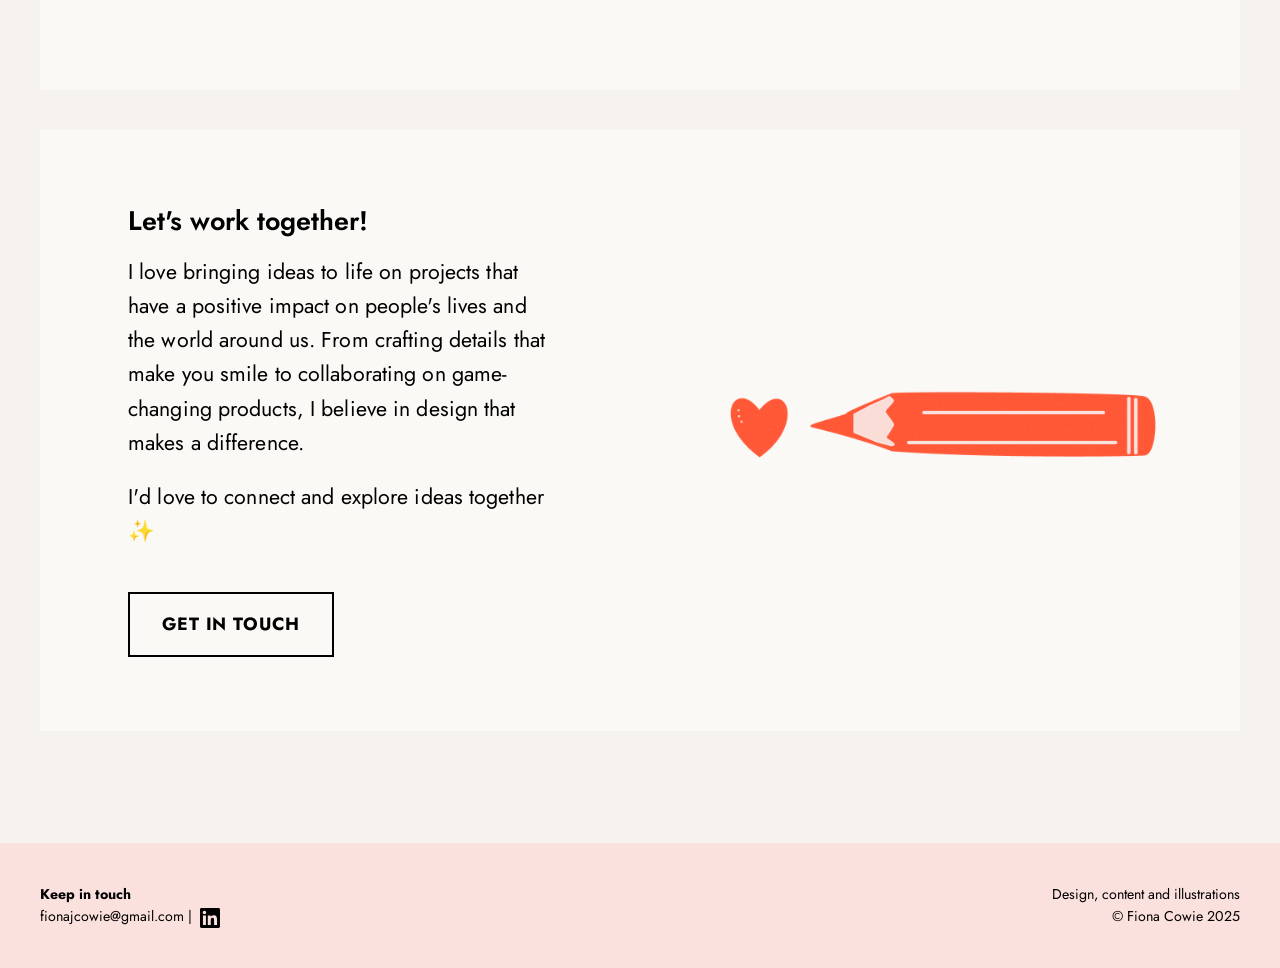
==== commit ca095dcc: "Add files via upload" ====
--- a/index.html
+++ b/index.html
@@ -19,7 +19,7 @@
     
     <link rel="stylesheet" href="styles.css">
     <link rel="stylesheet" href="postcard.css">
-    <link rel="stylesheet" href="pencilbox.css?v=2026-11-20c">
+    <link rel="stylesheet" href="pencilbox.css?v=2026-11-20e">
     <link rel="preconnect" href="https://fonts.googleapis.com">
     <link rel="preconnect" href="https://fonts.gstatic.com" crossorigin>
     <link href="https://fonts.googleapis.com/css2?family=Flamenco:wght@300&family=Jost:ital,wght@0,400;0,500;0,700;1,400;1,700&display=swap" rel="stylesheet">
@@ -240,6 +240,6 @@
 
     <script src="script.js"></script>
     <script src="postcard.js" defer></script>
-    <script src="pencilbox.js?v=2026-11-20c" defer></script>
+    <script src="pencilbox.js?v=2026-11-20e" defer></script>
 </body>
 </html>
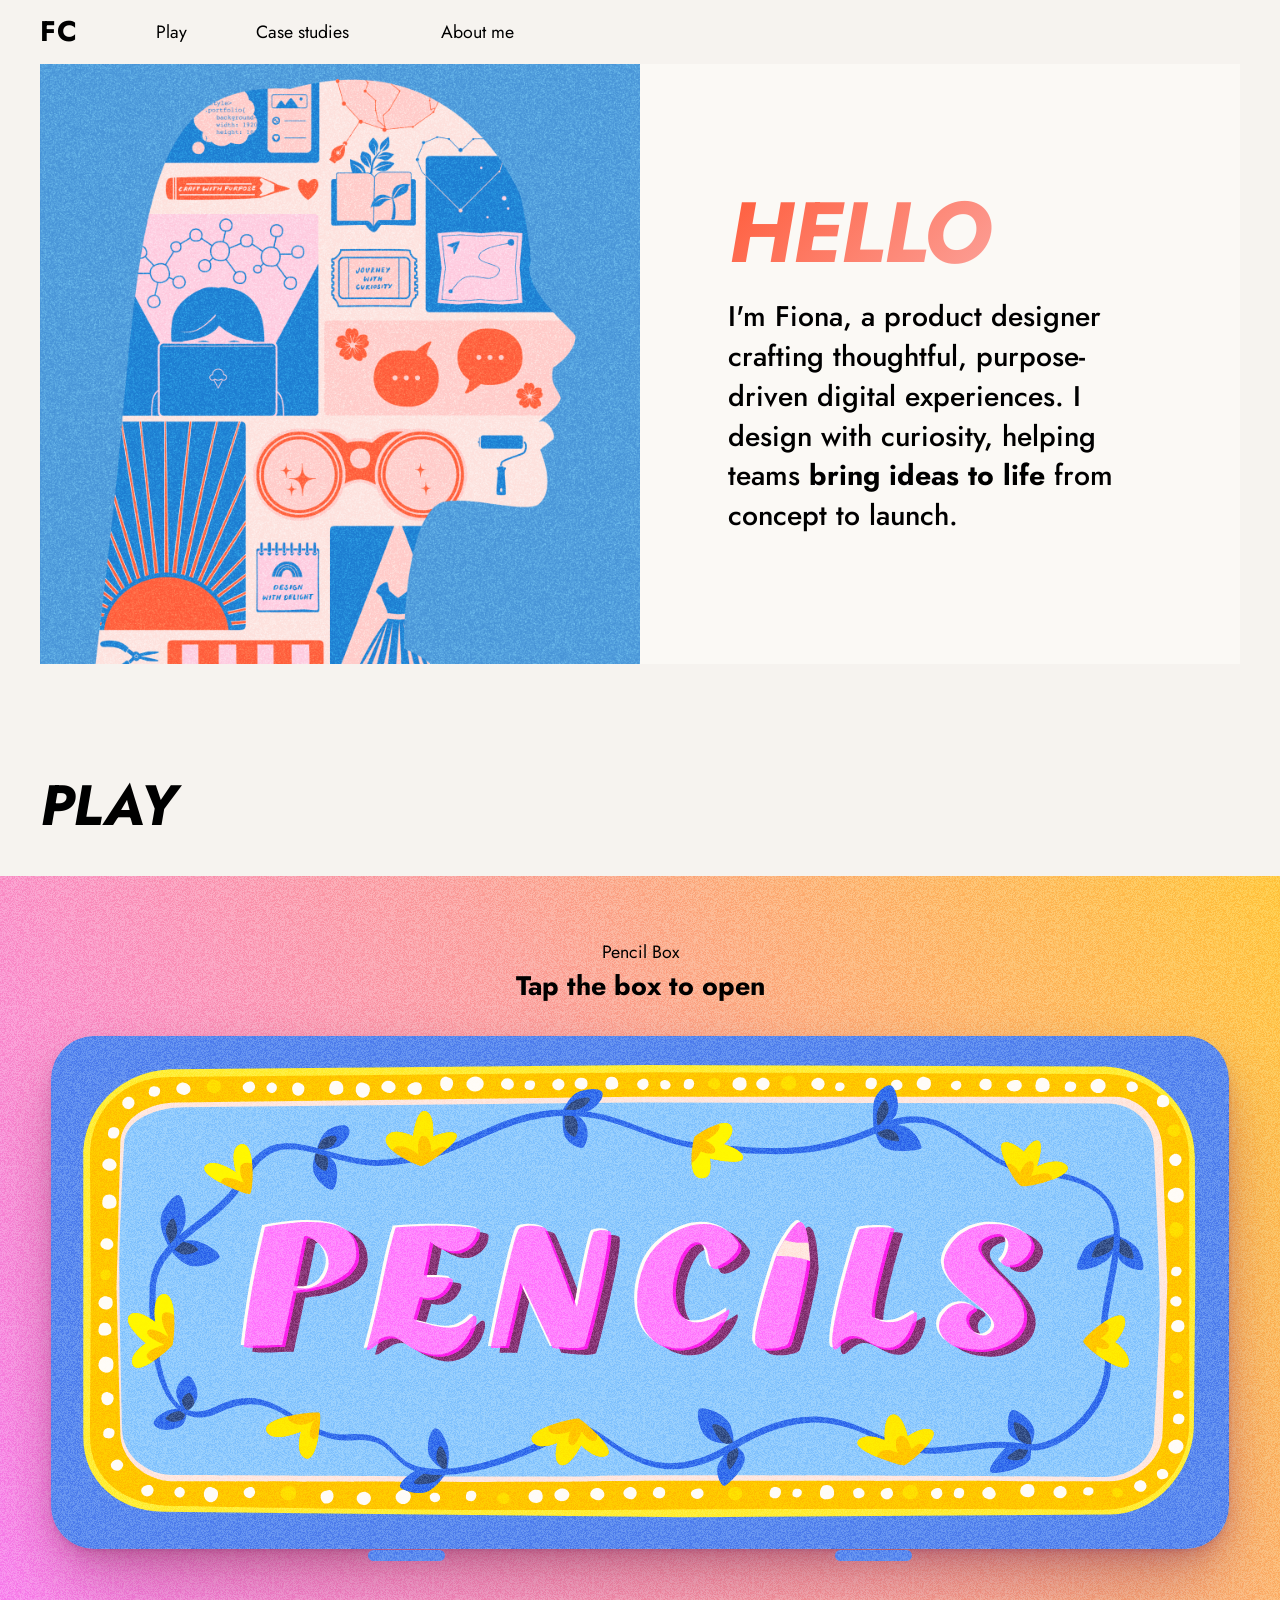
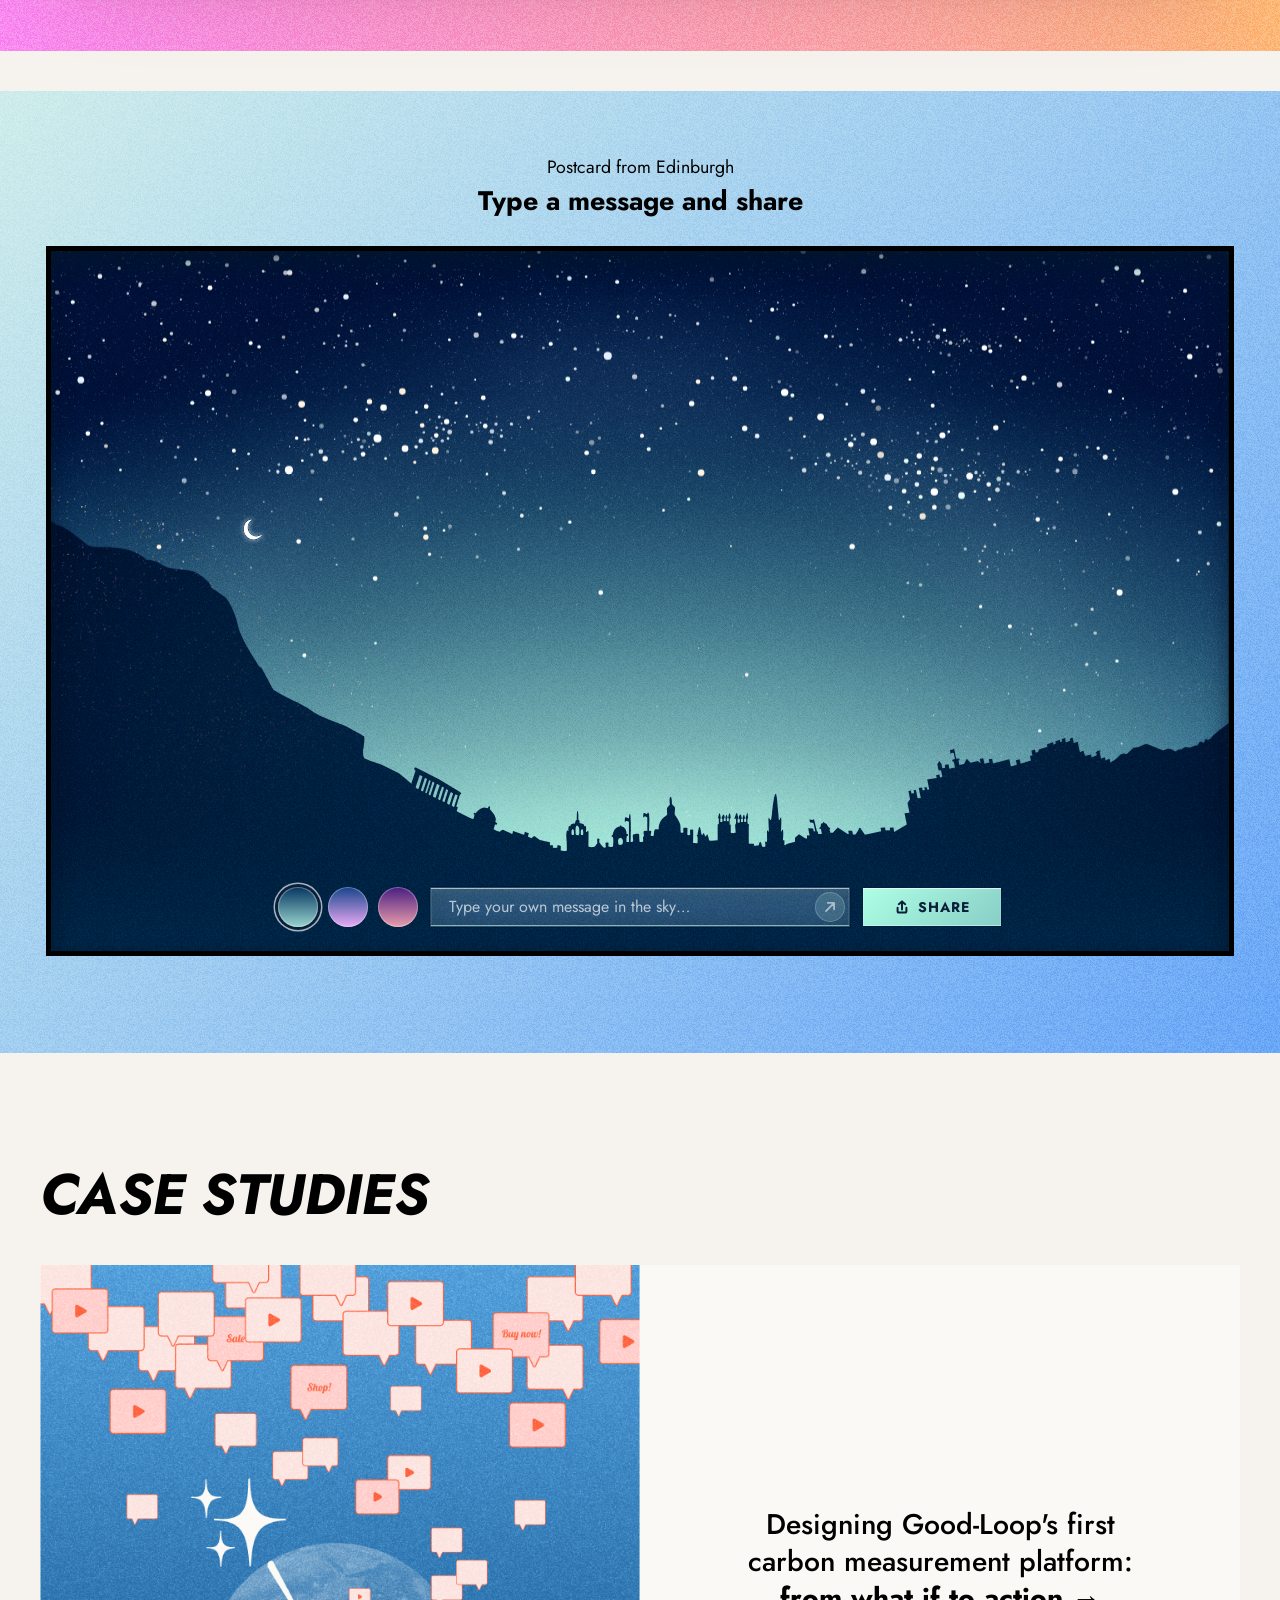
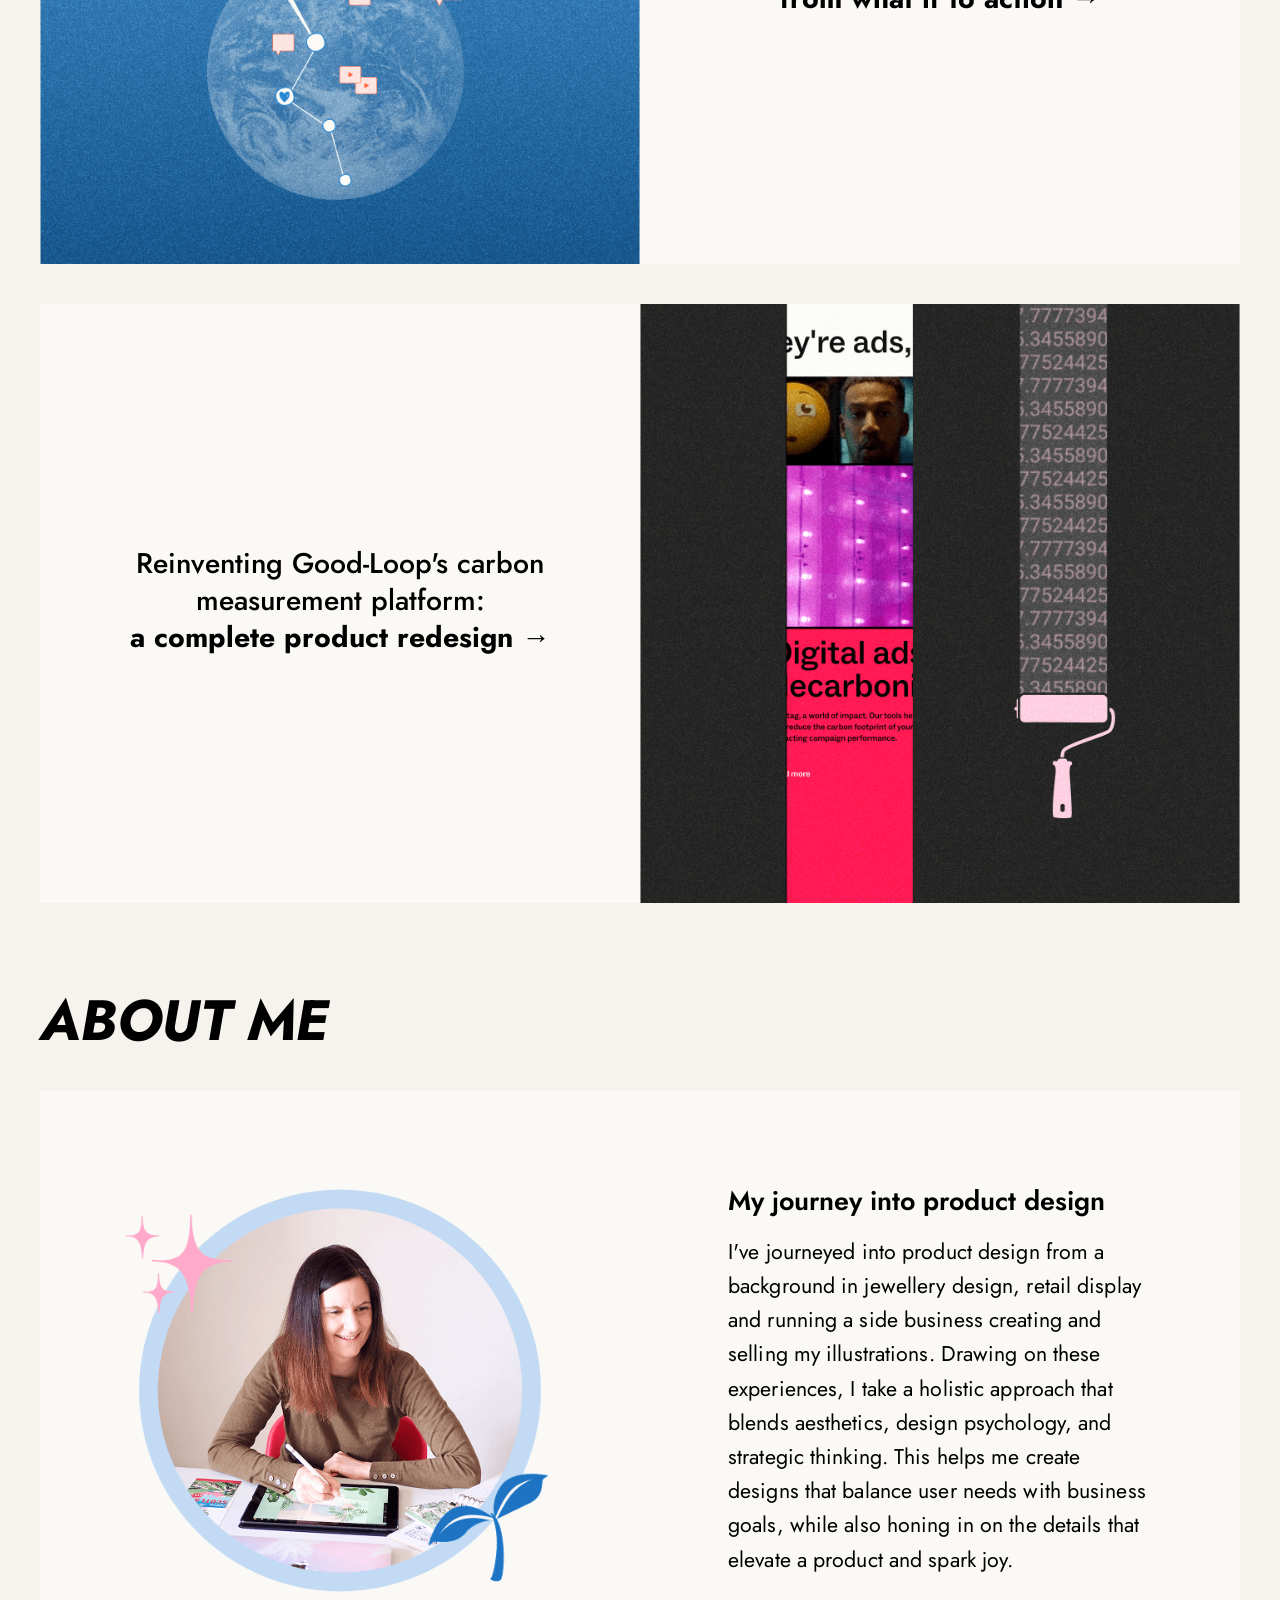
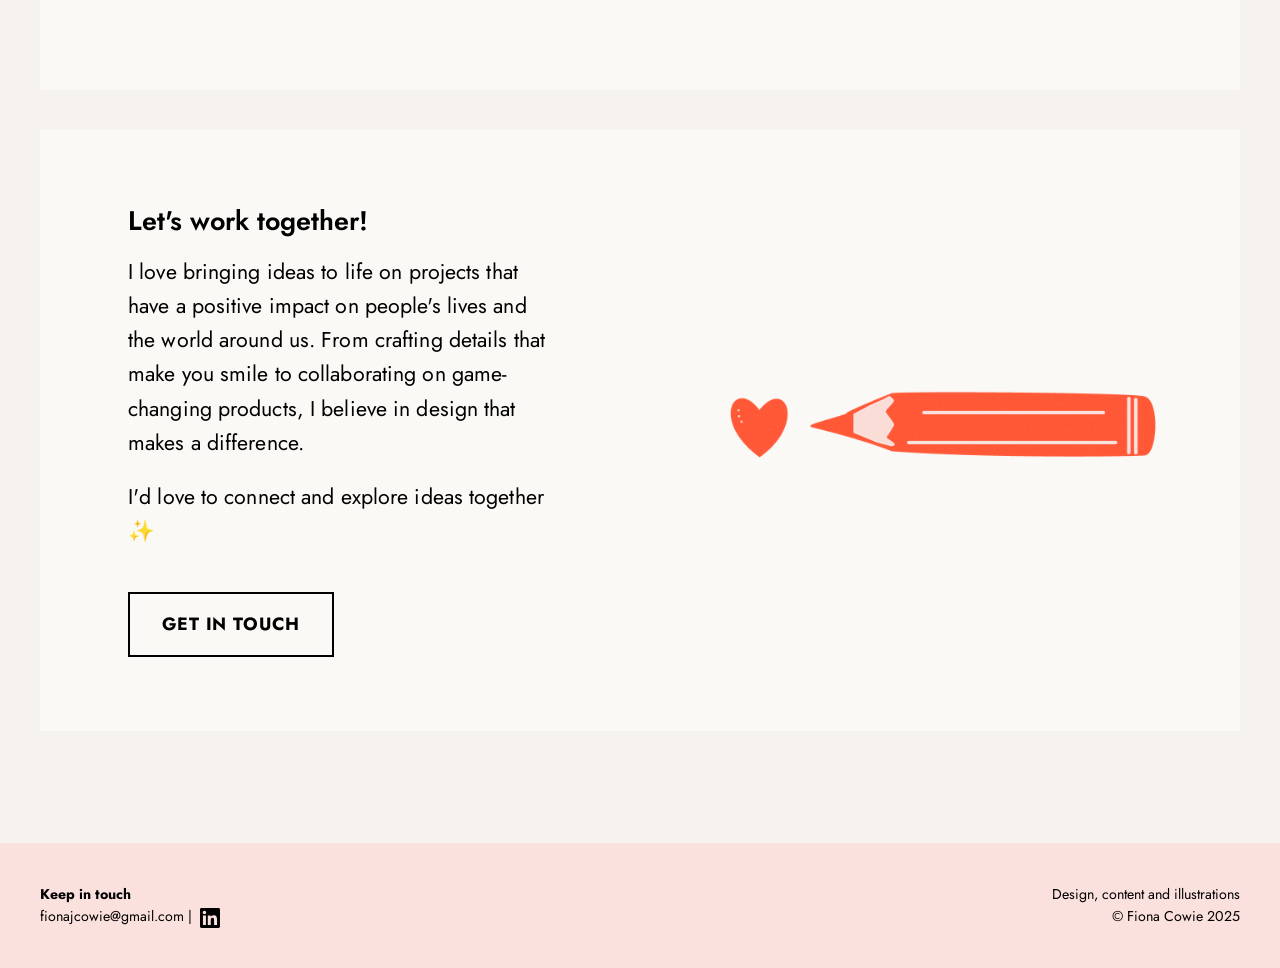
==== commit 81f0ea69: "Add files via upload" ====
--- a/index.html
+++ b/index.html
@@ -19,7 +19,7 @@
     
     <link rel="stylesheet" href="styles.css">
     <link rel="stylesheet" href="postcard.css">
-    <link rel="stylesheet" href="pencilbox.css?v=2026-11-20e">
+    <link rel="stylesheet" href="pencilbox.css?v=2026-11-20g">
     <link rel="preconnect" href="https://fonts.googleapis.com">
     <link rel="preconnect" href="https://fonts.gstatic.com" crossorigin>
     <link href="https://fonts.googleapis.com/css2?family=Flamenco:wght@300&family=Jost:ital,wght@0,400;0,500;0,700;1,400;1,700&display=swap" rel="stylesheet">
@@ -240,6 +240,6 @@
 
     <script src="script.js"></script>
     <script src="postcard.js" defer></script>
-    <script src="pencilbox.js?v=2026-11-20e" defer></script>
+    <script src="pencilbox.js?v=2026-11-20g" defer></script>
 </body>
 </html>
--- a/pencilbox.css
+++ b/pencilbox.css
@@ -30,10 +30,15 @@
 }
 /* the band's colour is its own layer (20 Nov), so on phones it can grow down with the opening lid, as the card grows on
    laptops: it reaches --pb-ext below the card and is clipped back to the card until the lid swings down */
-.pb-band { position: absolute; left: 0; right: 0; top: 0; bottom: calc(-1 * var(--pb-ext, 0px)); z-index: -1; pointer-events: none;
-  background: linear-gradient(240deg, #FFCB45 0%, #FBA9A6 48%, #F98AF2 100%); clip-path: inset(0 0 var(--pb-ext, 0px) 0); }
+.pb-band { position: absolute; inset: 0; z-index: -1; pointer-events: none;
+  background: linear-gradient(240deg, #FFCB45 0%, #FBA9A6 48%, #F98AF2 100%); }
+/* phones (20 Nov): a plain strip under the band, shown at the tap, so the open lid hangs over band colour rather than the
+   postcard. Its colours continue the band's bottom edge (set in JS); no clip-path, nothing animated, the band itself unchanged */
+.pb-band-ext { display: none; position: absolute; left: 0; right: 0; top: 100%; height: var(--pb-ext, 0px); z-index: -1; pointer-events: none;
+  background: linear-gradient(90deg, var(--pb-ext-l, #F98AF2), var(--pb-ext-r, #FBA5B4)); }
+.pb-band-ext::after { content: ""; position: absolute; inset: 0; background-image: var(--pb-grain, none); background-size: var(--pb-grain-size, 160px); mix-blend-mode: soft-light; opacity: .32; }
+.pb-card[data-ext="on"] .pb-band-ext { display: block; }
 /* faint pencils scattered across the band, then the postcard's still grain over the colour */
-.pb-card[data-ext="on"] .pb-band { clip-path: inset(0); }
 .pb-band::before, .pb-band::after { content: ""; position: absolute; inset: 0; pointer-events: none; }
 .pb-band::before { background-image: var(--pb-pattern, none); background-size: 460px; opacity: .55; }
 .pb-band::after { background-image: var(--pb-grain, none); background-size: var(--pb-grain-size, 160px); mix-blend-mode: soft-light; opacity: .32; }
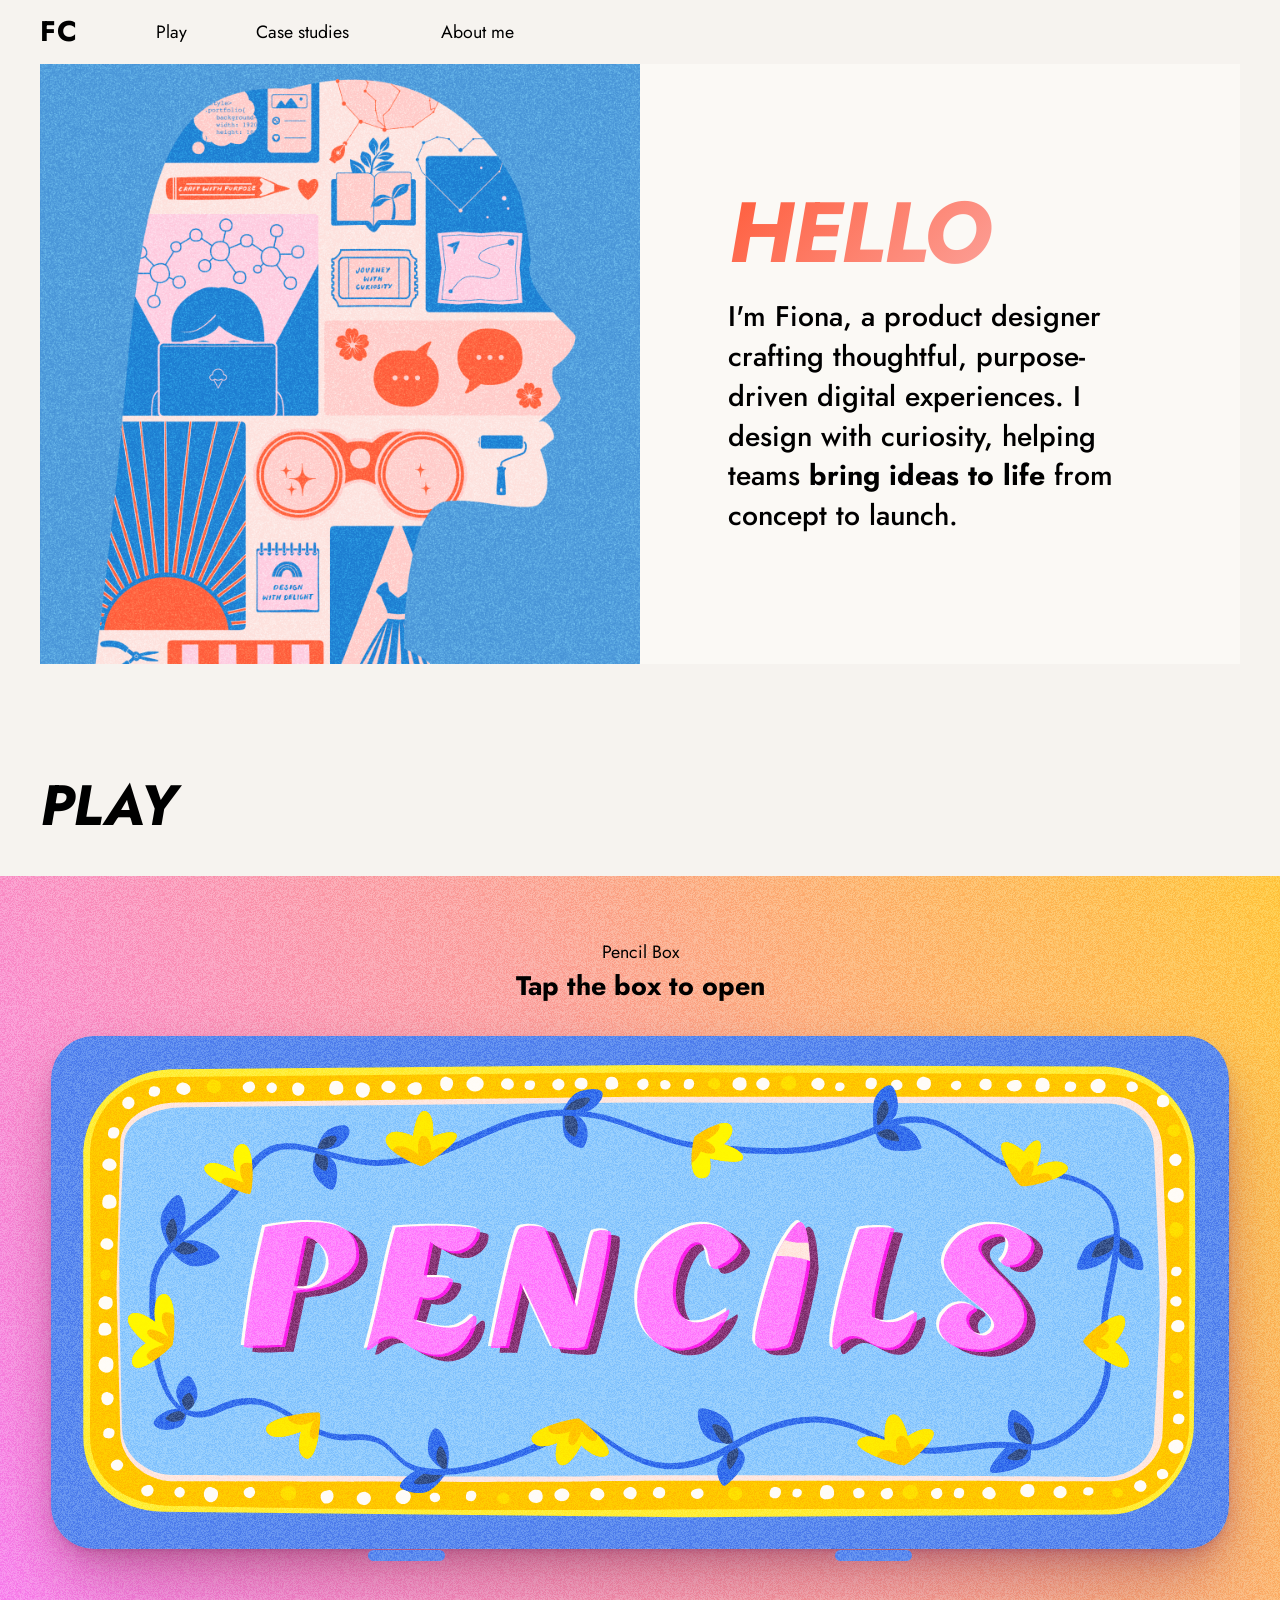
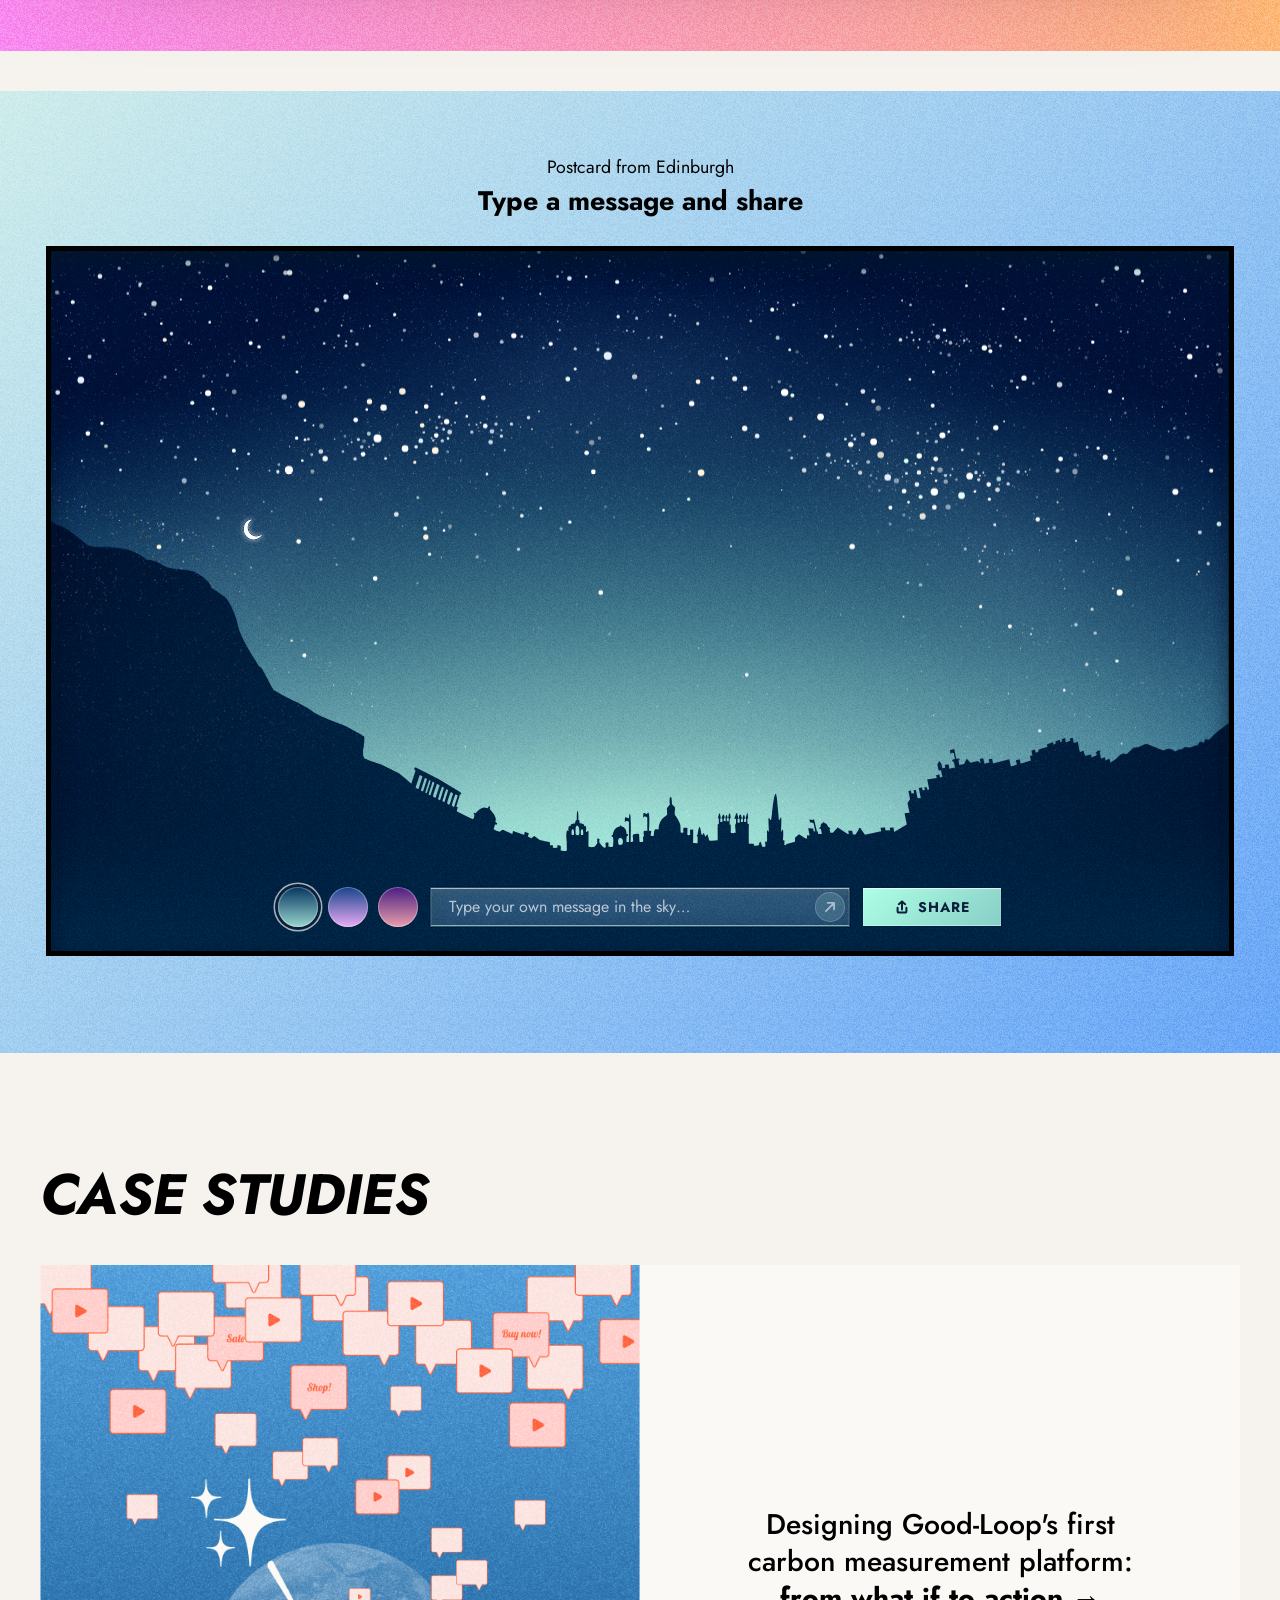
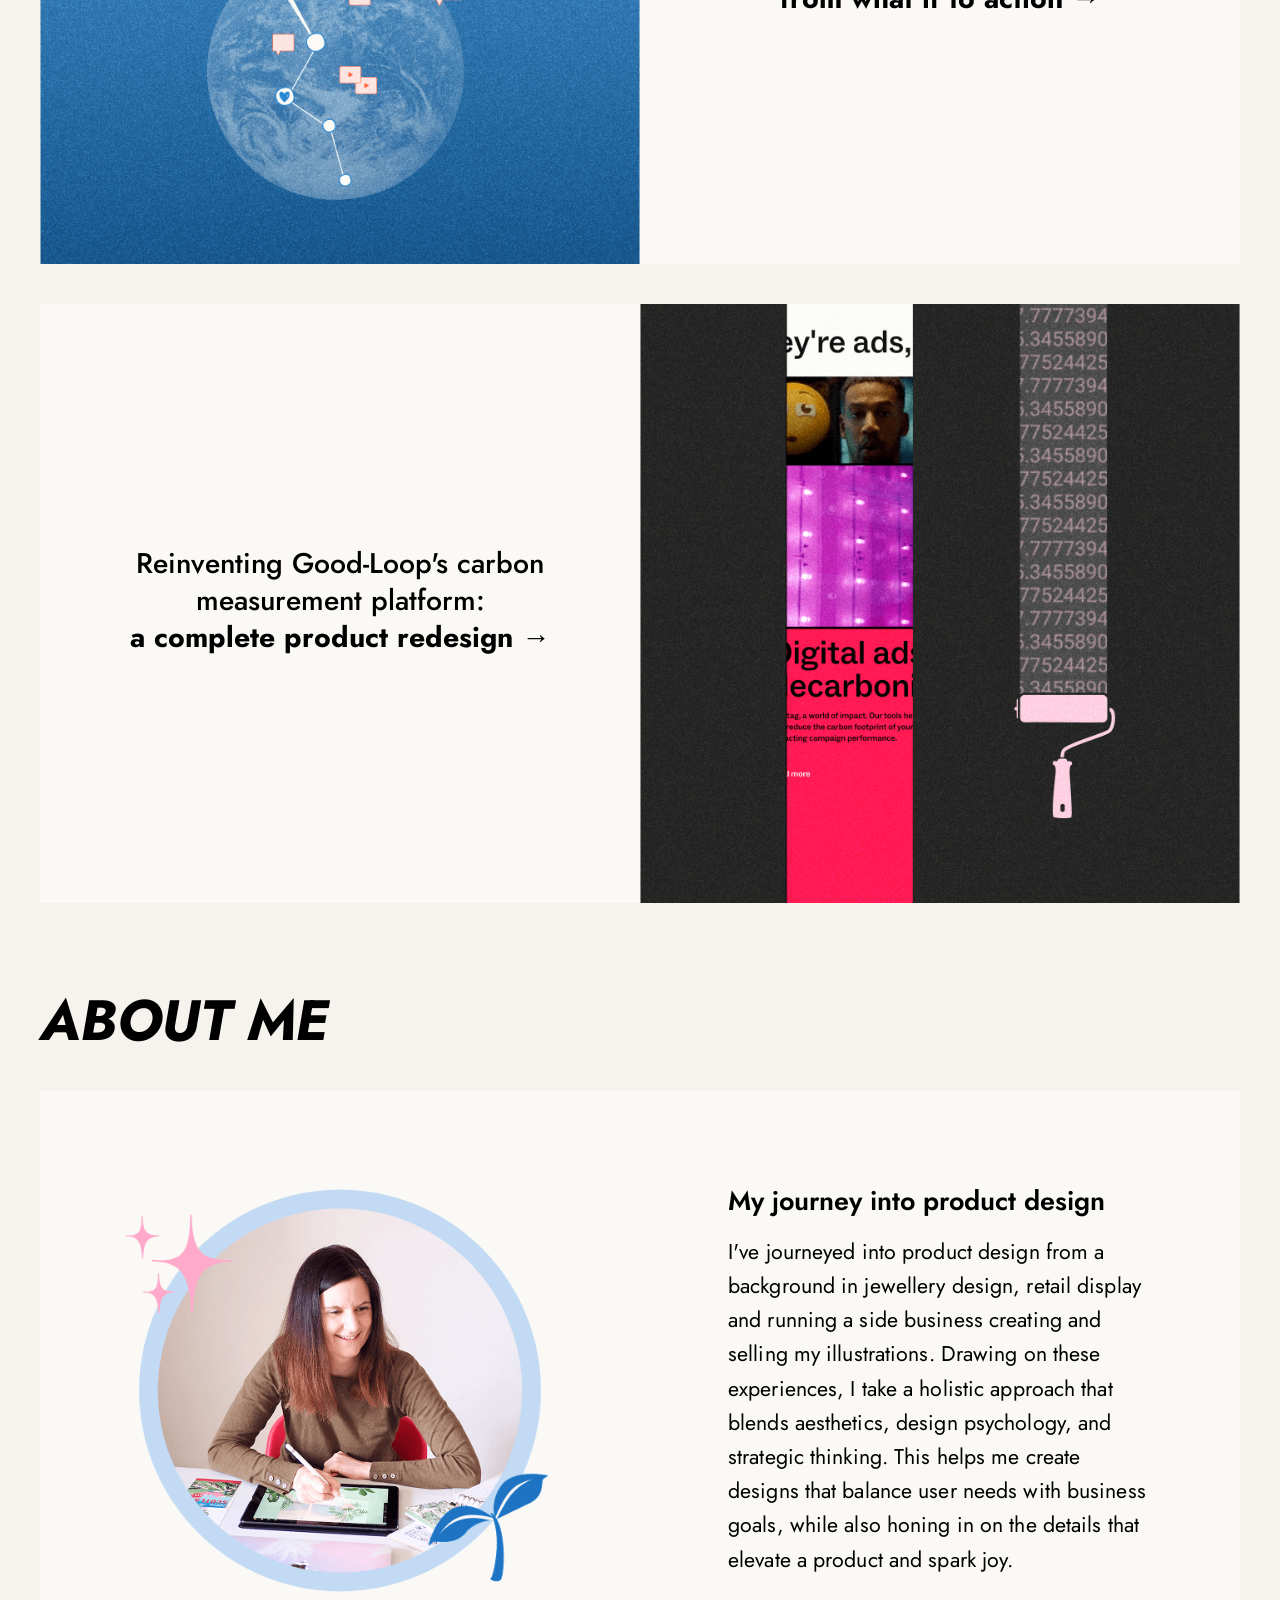
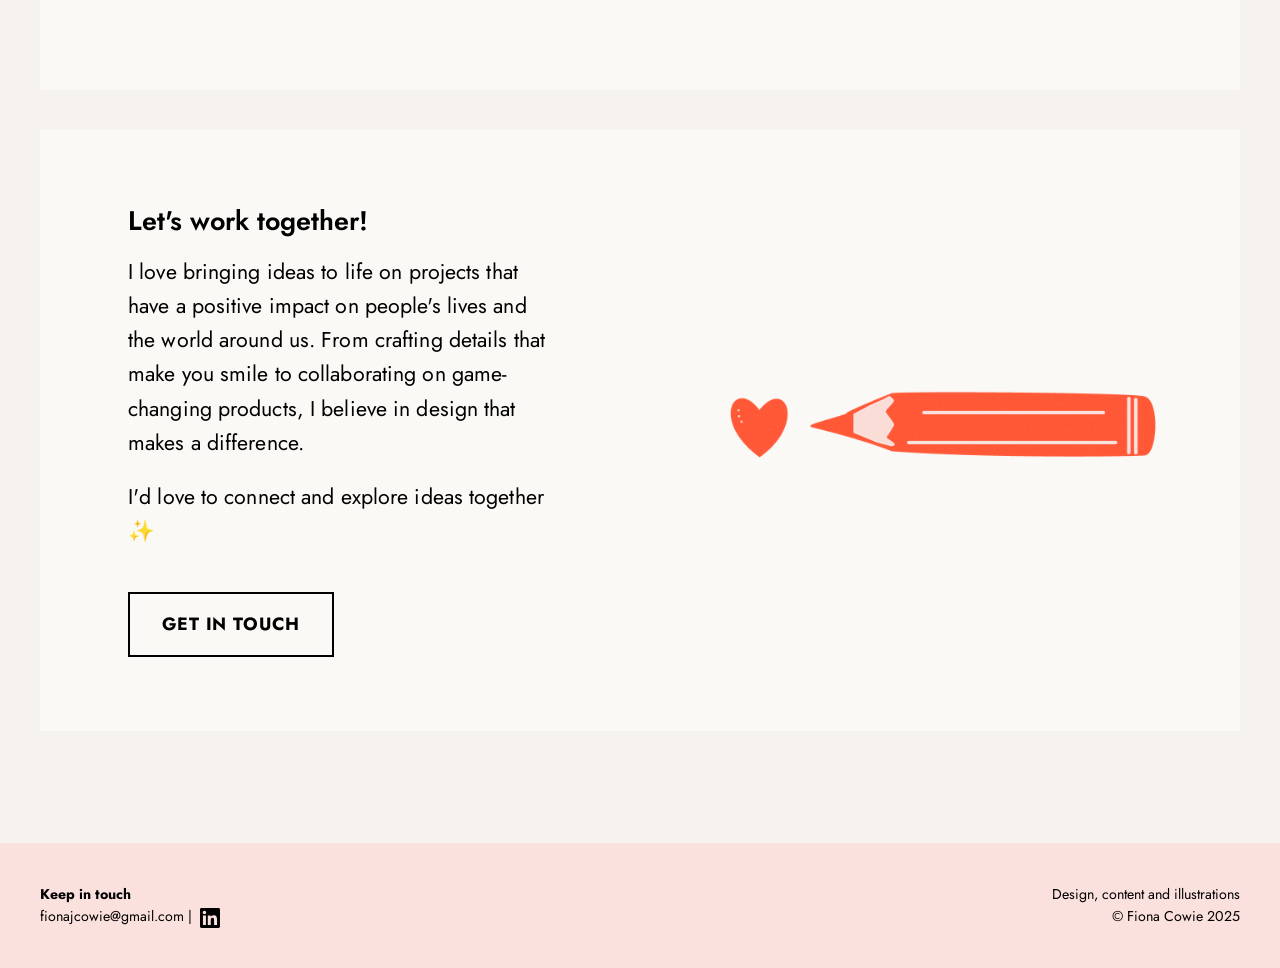
==== commit 27355692: "Add files via upload" ====
--- a/index.html
+++ b/index.html
@@ -19,7 +19,7 @@
     
     <link rel="stylesheet" href="styles.css">
     <link rel="stylesheet" href="postcard.css">
-    <link rel="stylesheet" href="pencilbox.css?v=2026-11-20g">
+    <link rel="stylesheet" href="pencilbox.css?v=2026-11-20h">
     <link rel="preconnect" href="https://fonts.googleapis.com">
     <link rel="preconnect" href="https://fonts.gstatic.com" crossorigin>
     <link href="https://fonts.googleapis.com/css2?family=Flamenco:wght@300&family=Jost:ital,wght@0,400;0,500;0,700;1,400;1,700&display=swap" rel="stylesheet">
@@ -240,6 +240,6 @@
 
     <script src="script.js"></script>
     <script src="postcard.js" defer></script>
-    <script src="pencilbox.js?v=2026-11-20g" defer></script>
+    <script src="pencilbox.js?v=2026-11-20h" defer></script>
 </body>
 </html>
--- a/pencilbox.css
+++ b/pencilbox.css
@@ -38,6 +38,10 @@
   background: linear-gradient(90deg, var(--pb-ext-l, #F98AF2), var(--pb-ext-r, #FBA5B4)); }
 .pb-band-ext::after { content: ""; position: absolute; inset: 0; background-image: var(--pb-grain, none); background-size: var(--pb-grain-size, 160px); mix-blend-mode: soft-light; opacity: .32; }
 .pb-card[data-ext="on"] .pb-band-ext { display: block; }
+/* phones (20 Nov): no overflow clipping on the card at all. Safari seems to clip the card top to bottom with
+   overflow-x: clip, which hid the strip below the band (the 3D lid escaped the clip, so it still showed). The page's
+   body already hides sideways overflow. */
+@media (max-width: 600px) { .pb-card { overflow: visible; } }
 /* faint pencils scattered across the band, then the postcard's still grain over the colour */
 .pb-band::before, .pb-band::after { content: ""; position: absolute; inset: 0; pointer-events: none; }
 .pb-band::before { background-image: var(--pb-pattern, none); background-size: 460px; opacity: .55; }
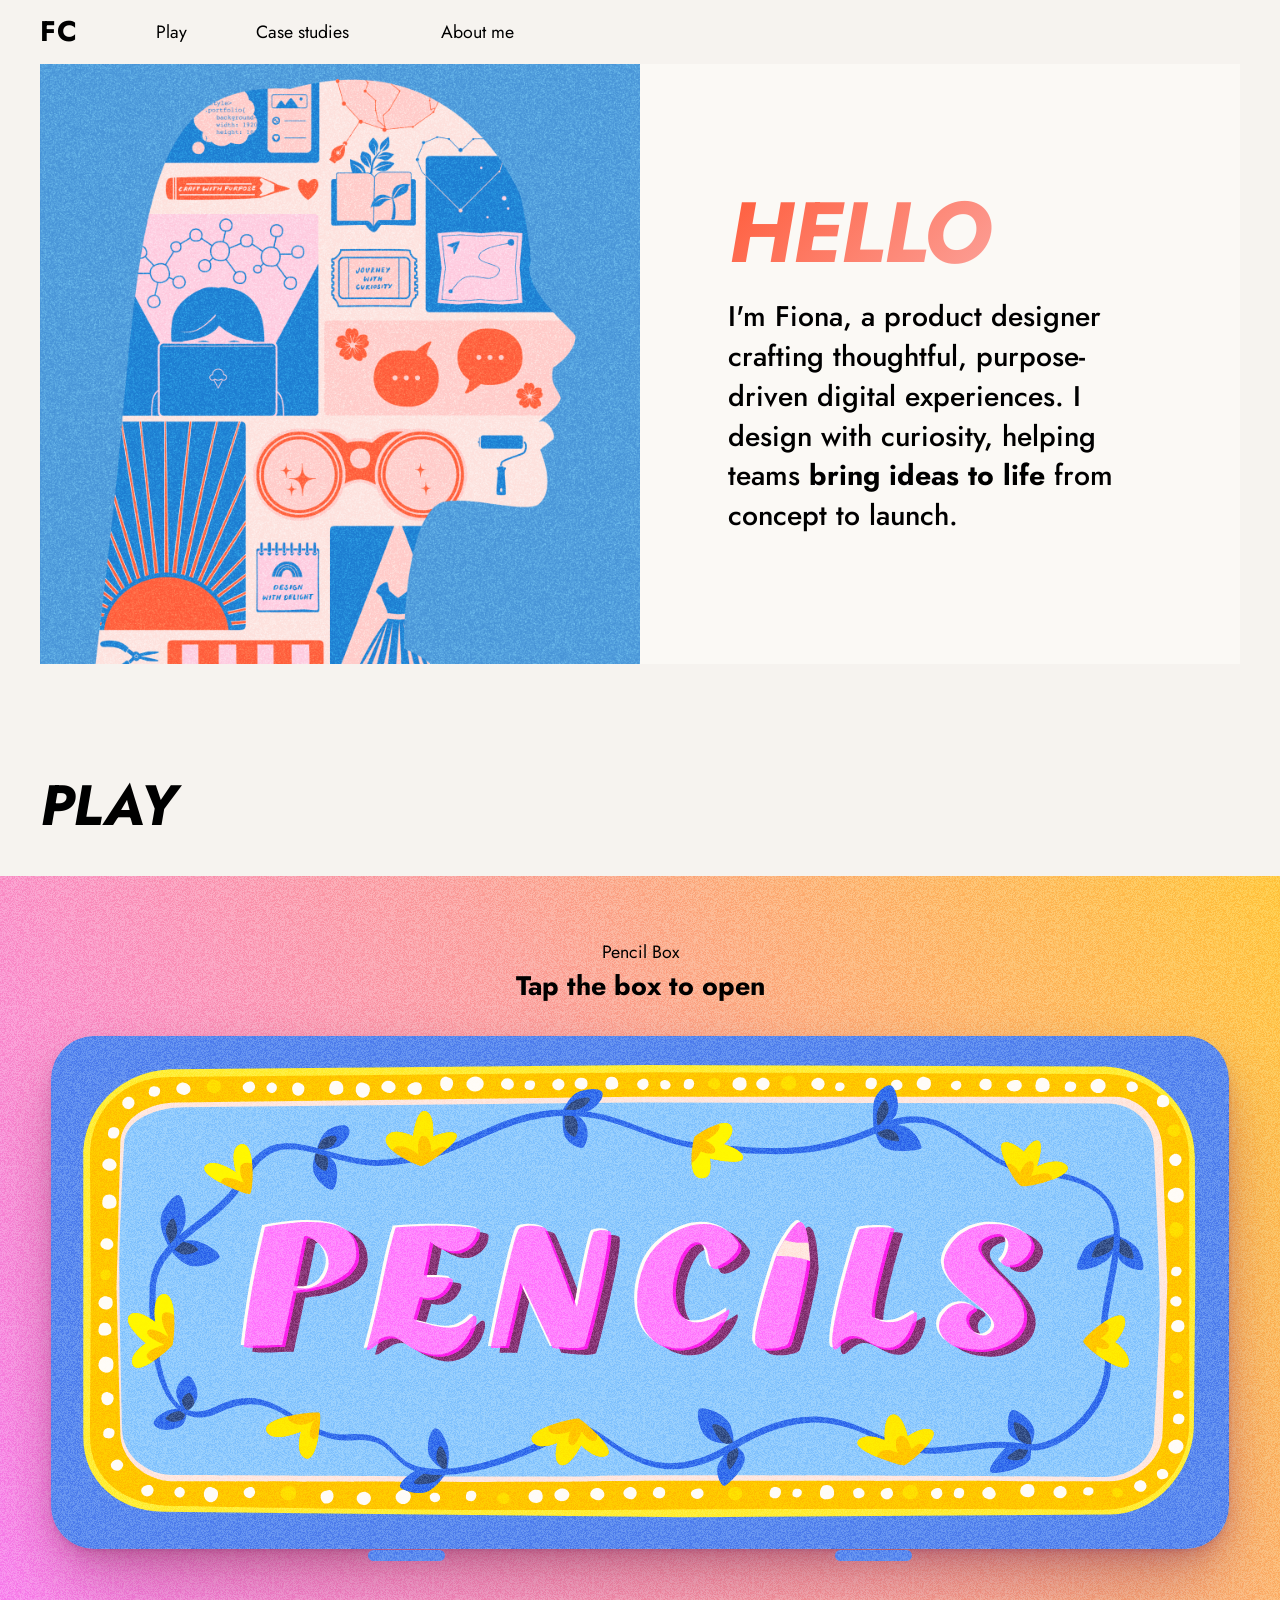
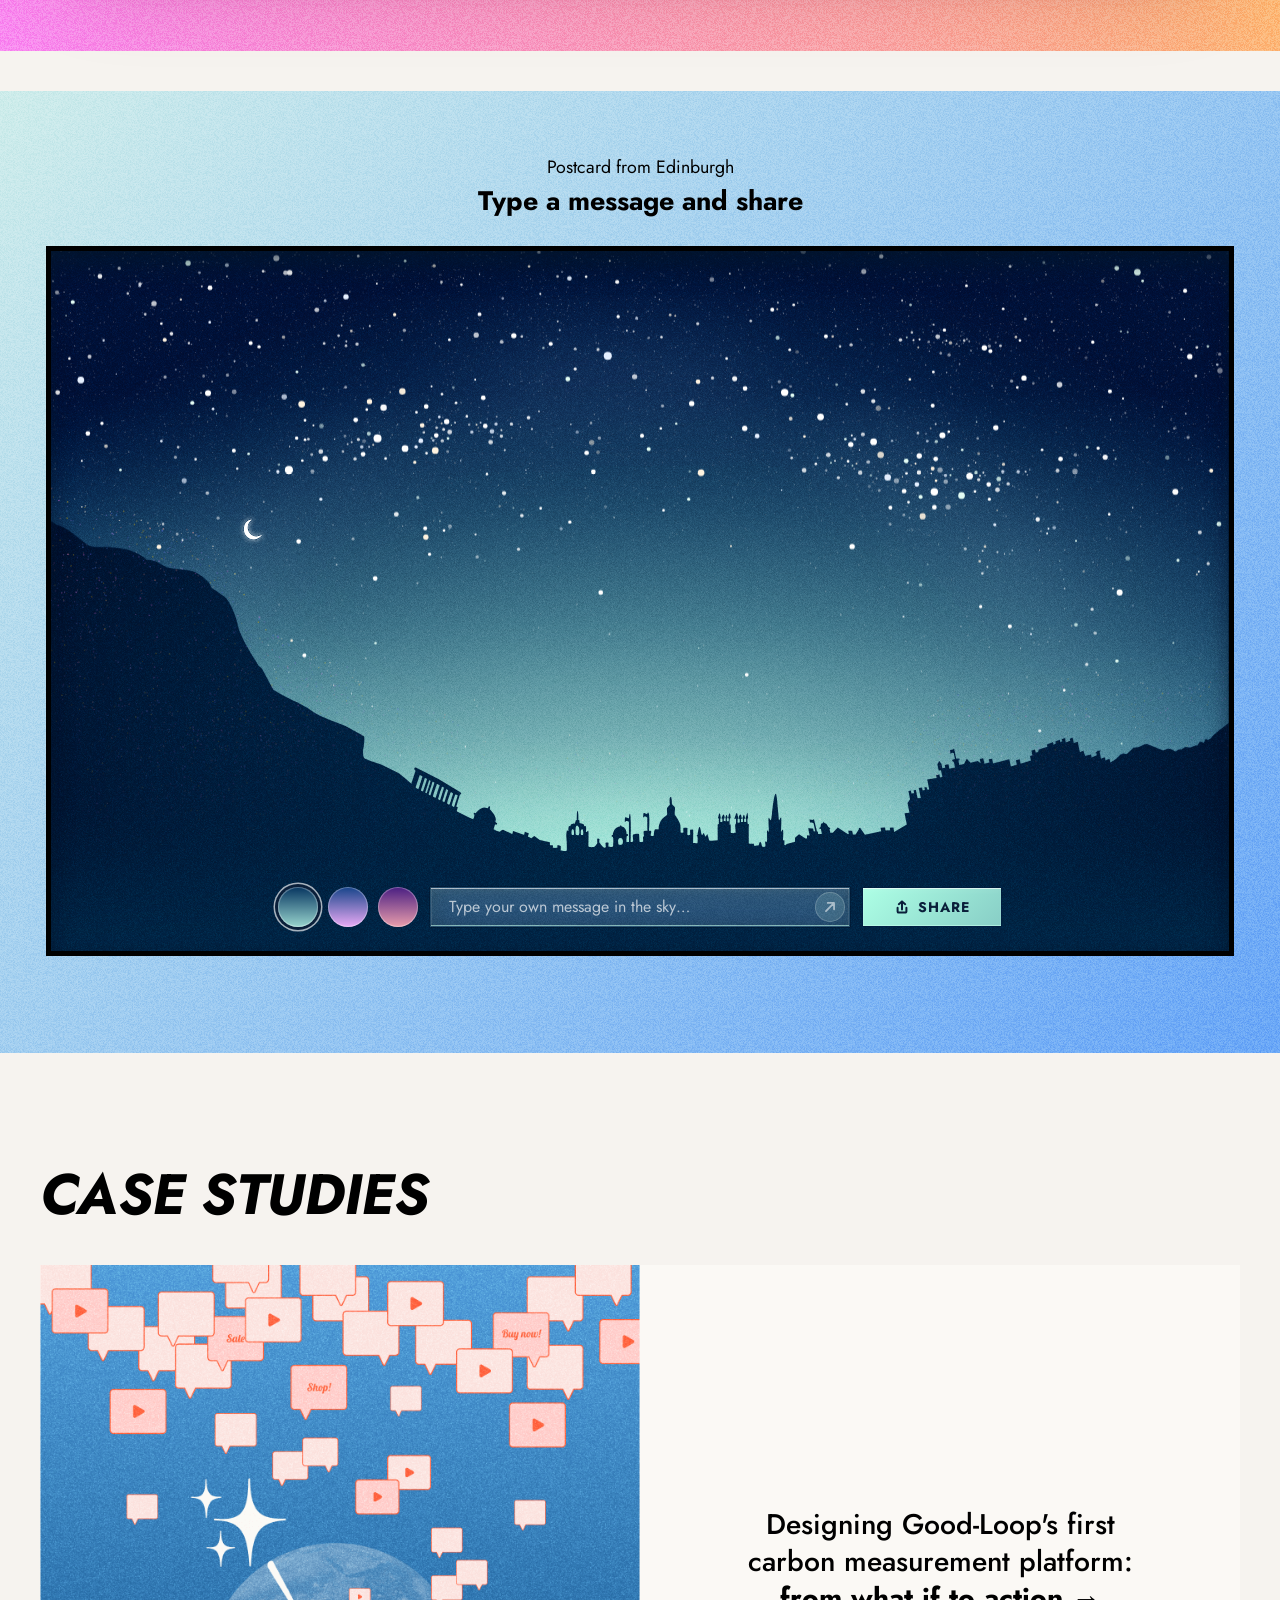
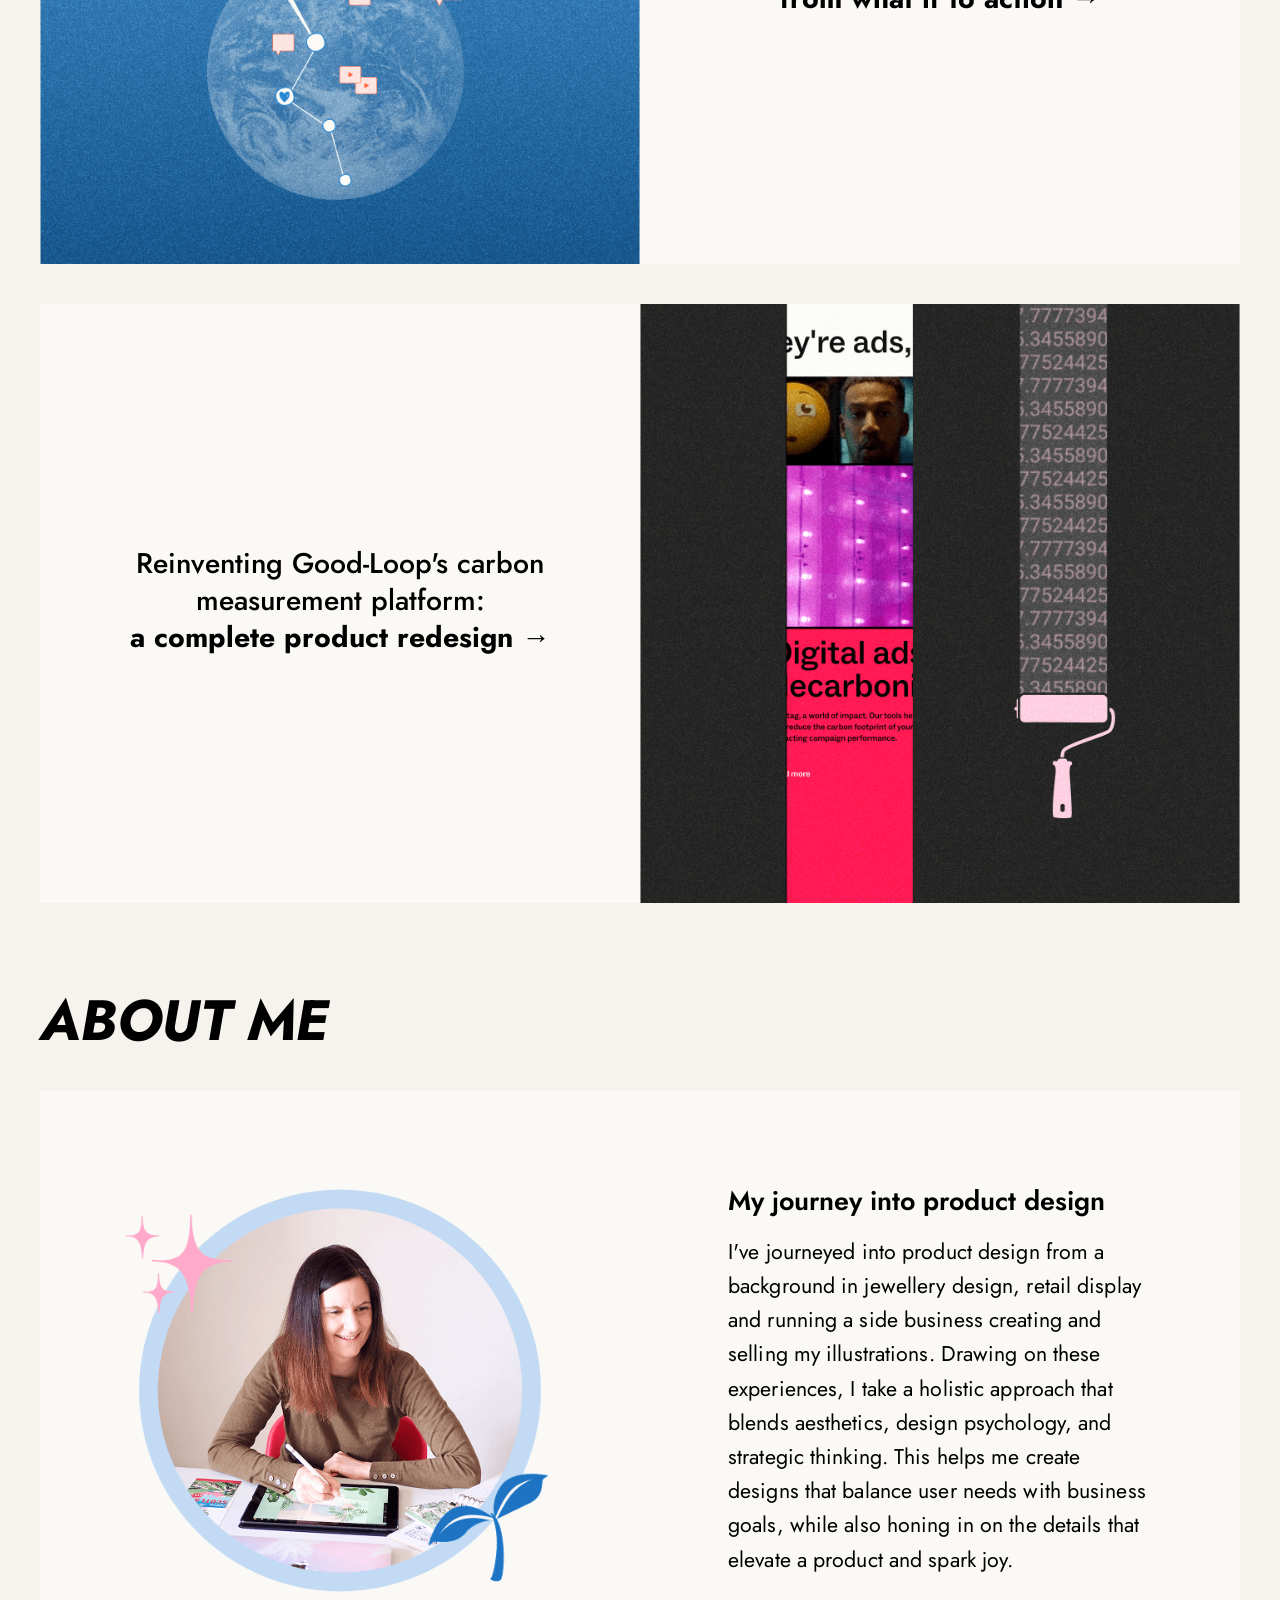
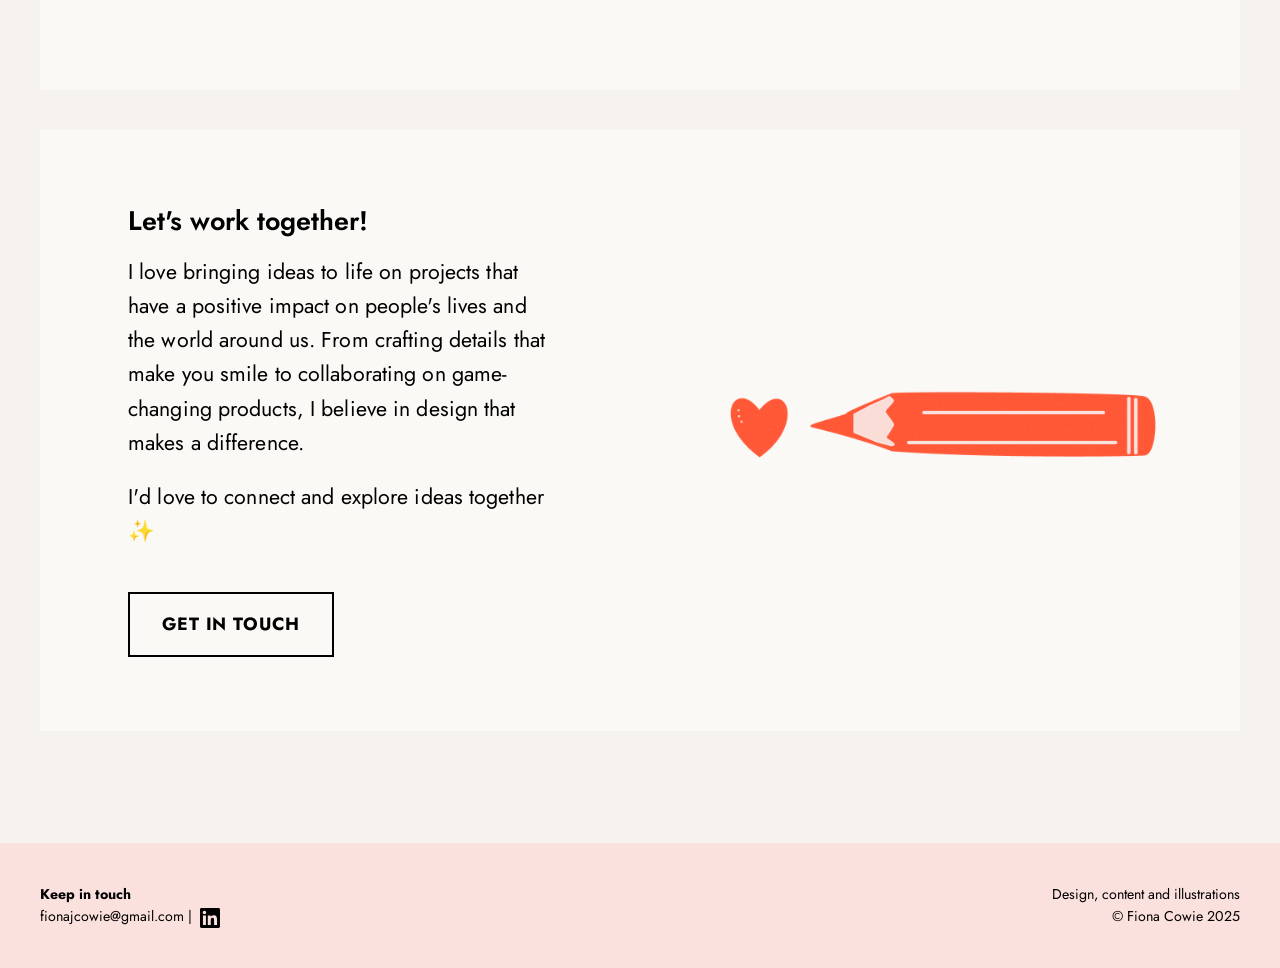
==== commit 03ed3ef2: "Add files via upload" ====
--- a/index.html
+++ b/index.html
@@ -19,7 +19,7 @@
     
     <link rel="stylesheet" href="styles.css">
     <link rel="stylesheet" href="postcard.css">
-    <link rel="stylesheet" href="pencilbox.css?v=2026-11-20h">
+    <link rel="stylesheet" href="pencilbox.css?v=2026-11-20i">
     <link rel="preconnect" href="https://fonts.googleapis.com">
     <link rel="preconnect" href="https://fonts.gstatic.com" crossorigin>
     <link href="https://fonts.googleapis.com/css2?family=Flamenco:wght@300&family=Jost:ital,wght@0,400;0,500;0,700;1,400;1,700&display=swap" rel="stylesheet">
@@ -240,6 +240,6 @@
 
     <script src="script.js"></script>
     <script src="postcard.js" defer></script>
-    <script src="pencilbox.js?v=2026-11-20h" defer></script>
+    <script src="pencilbox.js?v=2026-11-20i" defer></script>
 </body>
 </html>
